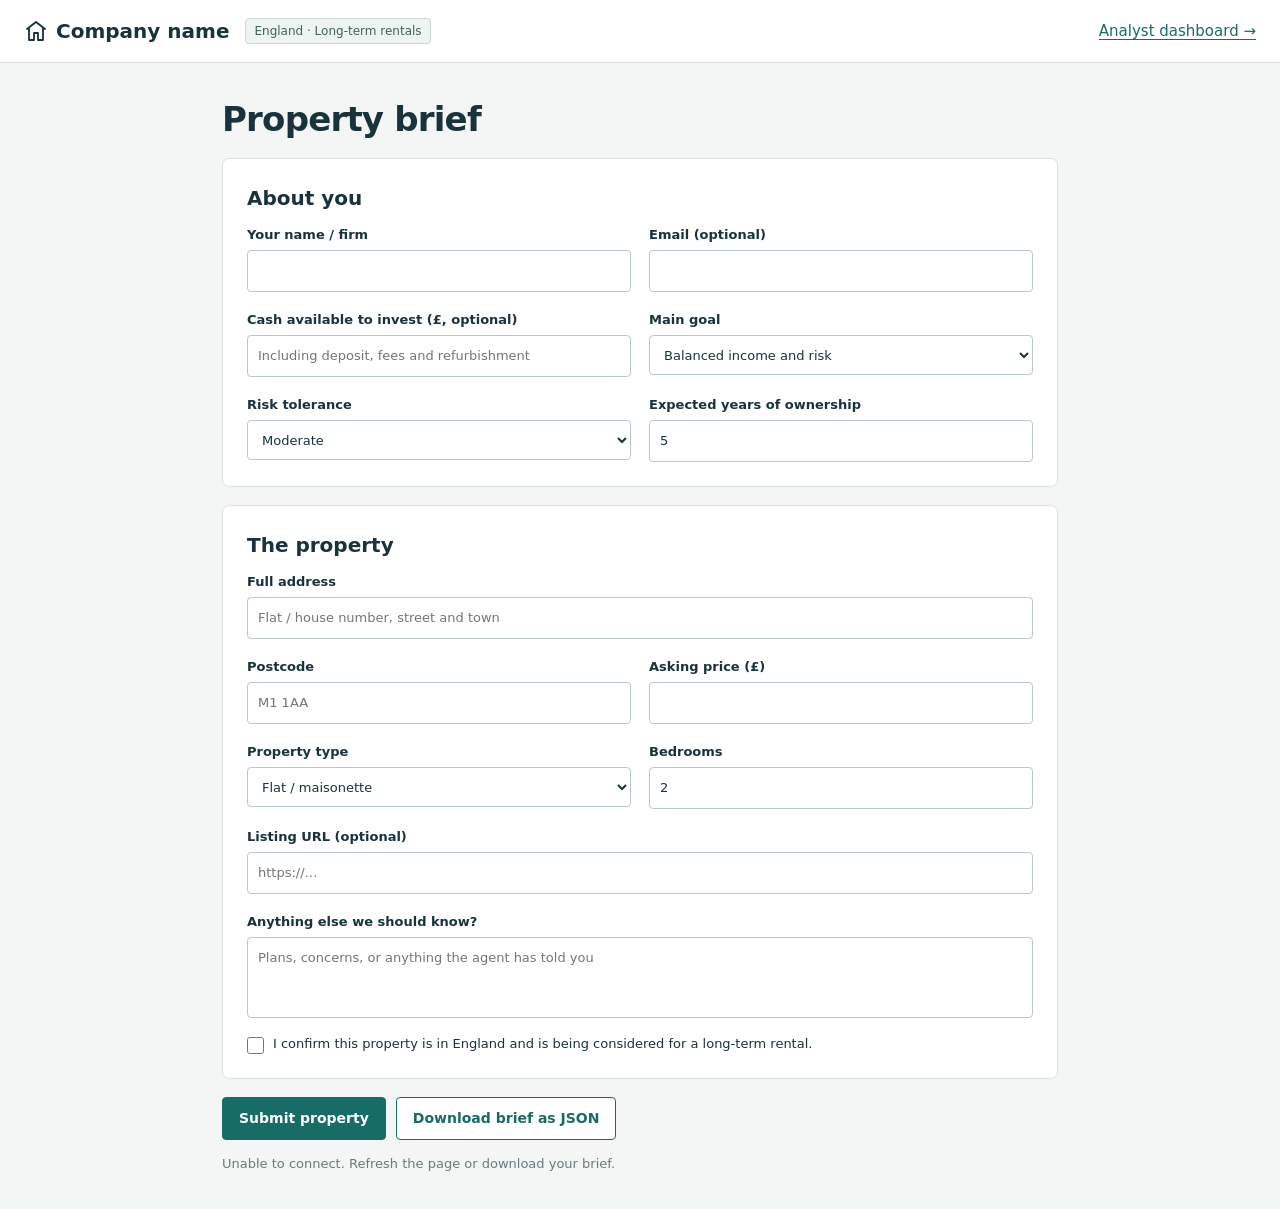
==== web/index.html @ 16adabb9 "Add files via upload" ====
<!doctype html>
<html lang="en">
<head><meta charset="utf-8"><meta name="viewport" content="width=device-width,initial-scale=1"><title>Property screening — investor brief</title><link rel="stylesheet" href="assets/style.css"><script src="assets/intake.js" defer></script></head>
<body><header><div class="header-identity"><a class="brand" href="./"><svg class="brand-icon" xmlns="http://www.w3.org/2000/svg" width="24" height="24" viewBox="0 0 24 24" fill="none" stroke="currentColor" stroke-width="1.8" stroke-linecap="round" stroke-linejoin="round" aria-hidden="true" focusable="false"><path d="m3 10 9-7 9 7"/><path d="M5 9v12h5v-7h4v7h5V9"/></svg><span>Company name</span></a><span class="tag">England · Long-term rentals</span></div><a class="header-link" href="review" id="review-link">Analyst dashboard →</a></header>
<main class="intake"><div id="brief-entry"><h1>Property brief</h1>
<form id="brief-form"><section class="panel"><h2>About you</h2><div class="grid">
<label>Your name / firm<input name="name" autocomplete="name" required maxlength="150"></label>
<label>Email (optional)<input name="email" type="email" autocomplete="email" maxlength="250"></label>
<label>Cash available to invest (£, optional)<input name="cash_budget" type="number" min="0" step="100" placeholder="Including deposit, fees and refurbishment"></label>
<label>Main goal<select name="goal"><option>Balanced income and risk</option><option>Monthly rental income</option><option>Long-term growth</option><option>Preserve capital</option></select></label>
<label>Risk tolerance<select name="risk_tolerance"><option value="moderate">Moderate</option><option value="low">Low</option><option value="high">High</option></select></label>
<label>Expected years of ownership<input name="holding_years" type="number" min="1" max="30" step="1" value="5" required></label>
</div></section>
<section class="panel"><h2>The property</h2><div class="grid">
<label class="wide">Full address<input name="address" placeholder="Flat / house number, street and town" required maxlength="500"></label>
<label>Postcode<input name="postcode" required placeholder="M1 1AA" maxlength="10"></label>
<label>Asking price (£)<input name="asking_price" type="number" min="1" max="100000000" step="1" required></label>
<label>Property type<select name="property_type"><option value="flat">Flat / maisonette</option><option value="terraced_house">Terraced house</option><option value="semi-detached_house">Semi-detached house</option><option value="detached_house">Detached house</option></select></label>
<label>Bedrooms<input name="bedrooms" type="number" min="0" max="5" step="1" value="2" required></label>
<label class="wide">Listing URL (optional)<input name="listing_url" type="url" placeholder="https://…" maxlength="2000"></label>
<label class="wide">Anything else we should know?<textarea name="notes" rows="3" placeholder="Plans, concerns, or anything the agent has told you" maxlength="8000"></textarea></label>
</div><label class="check"><input name="england" type="checkbox" required>I confirm this property is in England and is being considered for a long-term rental.</label></section>
<div class="actions"><button type="submit" id="submit-brief">Submit property</button><button type="button" class="secondary" id="export-brief">Download brief as JSON</button></div>
<div id="message" role="status" aria-live="polite"></div></form></div>
<section id="brief-success" class="panel submission-success" role="status" aria-live="polite" aria-labelledby="success-title" tabindex="-1" hidden>
<svg xmlns="http://www.w3.org/2000/svg" width="64" height="64" viewBox="0 0 64 64" fill="none" stroke="currentColor" stroke-width="3" stroke-linecap="round" stroke-linejoin="round" aria-hidden="true" focusable="false"><circle cx="32" cy="32" r="28"/><path d="m19 32 9 9 17-18"/></svg>
<h1 id="success-title">Property submitted successfully</h1><p>Your property brief has been received and is being processed.</p>
</section></main>
</body></html>
---- web/assets/style.css ----
:root{font-family:Inter,system-ui,-apple-system,BlinkMacSystemFont,"Segoe UI",sans-serif;color:#18333c;background:#f4f6f5;line-height:1.5;font-size:15px}
*{box-sizing:border-box}
body{margin:0}
header{display:flex;align-items:center;gap:12px 24px;padding:18px 24px;border-bottom:1px solid #d9e1df;background:white;flex-wrap:wrap}
.header-identity{display:flex;align-items:center;gap:12px 16px;flex-wrap:wrap;min-width:0}
.header-link{margin-left:auto}
.brand{display:inline-flex;align-items:center;gap:8px;flex-shrink:0;white-space:nowrap;font-weight:750;font-size:20px;line-height:24px;color:#18333c;text-decoration:none}
.brand-icon{display:block;width:24px;height:24px;flex:0 0 24px}
.tag,.pill{font-size:12px;border:1px solid #c8d9d3;border-radius:4px;padding:3px 8px;background:#edf4f2;display:inline-block}
.tag{color:#41625b}
a{color:#176d65;text-underline-offset:3px}
h1{font-size:34px;letter-spacing:-.8px;line-height:1.2;margin:10px 0 16px}
h2{font-size:20px;margin:0 0 12px}
h3{font-size:16px;margin:0 0 10px}
p{margin:0 0 14px}
.intake{max-width:880px;margin:36px auto;padding:0 22px}
.panel{background:white;border:1px solid #d9e1df;border-radius:7px;padding:24px;margin:18px 0}
.grid{display:grid;grid-template-columns:repeat(2,minmax(0,1fr));gap:18px}
.wide{grid-column:1/-1}
label{display:block;font-size:13px;font-weight:600}
input,select,textarea{display:block;width:100%;margin-top:6px;border:1px solid #b9c9c4;background:#fff;border-radius:4px;padding:10px;color:#18333c;font:inherit;font-weight:400;min-height:40px}
input:focus,select:focus,textarea:focus{outline:2px solid #207f74;outline-offset:2px}
.check{display:flex;align-items:flex-start;gap:9px;margin-top:16px;font-weight:400}
.check input{width:17px;min-height:17px;margin:3px 0 0;flex-shrink:0}
button,.button{font:inherit;font-size:14px;font-weight:650;border:1px solid #176d65;border-radius:4px;padding:10px 16px;background:#176d65;color:white;cursor:pointer;text-decoration:none;display:inline-block}
button:hover,.button:hover{background:#10564f}
.secondary{background:white;color:#176d65}
.secondary:hover{background:#edf4f2}
.small{font-size:12px;padding:6px 10px}
button:disabled{opacity:.5;cursor:not-allowed}
.actions{display:flex;gap:10px;flex-wrap:wrap;align-items:center;margin:14px 0}
.error{color:#667b7e;font-size:13px;margin-top:12px}
.muted{color:#667b7e;font-size:13px}
.workspace{display:grid;grid-template-columns:255px minmax(0,1fr);gap:24px;max-width:1440px;margin:24px auto;padding:0 24px}
aside{align-self:start;position:sticky;top:20px}
.record-list{display:flex;flex-direction:column;gap:8px;margin:14px 0}
.record-button{background:white;color:#18333c;border:1px solid #d9e1df;text-align:left;padding:12px}
.record-button:hover,.record-button.active{background:#e6f0ed;border-color:#176d65}
.record-button small{display:block;font-weight:400;color:#607573;margin-top:4px}
.record-button strong{display:block}
.review-top{display:flex;justify-content:space-between;gap:18px;align-items:start}
.review-top h1{font-size:27px;margin:0 0 8px}
[hidden]{display:none!important}
input[type=file]{font-size:12px}
section[id]{scroll-margin-top:20px}
.row-title{display:flex;align-items:center;justify-content:space-between;gap:10px}
@media(max-width:900px){.workspace{grid-template-columns:1fr}
.workspace aside{position:static}
.record-list{max-height:250px;overflow:auto}}
@media(max-width:550px){.grid{grid-template-columns:1fr}
.panel{padding:17px}
header{gap:12px;padding-inline:14px}
h1{font-size:28px}
.workspace{padding:0 14px}
.review-top{display:block}}
#pdf-preview{display:block;width:100%;height:740px;border:1px solid #d9e1df;background:#e7eeec;margin:18px 0}
#revision-form{padding-top:12px;border-top:1px solid #d9e1df}
#revision-result:empty{display:none}
#quick-rent-form button{margin-top:14px}
.workspace main{min-width:0}
@media(max-width:550px){#pdf-preview{height:520px}}
.photo-upload-grid{display:grid;grid-template-columns:repeat(2,minmax(0,1fr));gap:22px;margin:18px 0}
.photo-drop-zone{position:relative;display:flex;flex-direction:column;align-items:center;justify-content:center;gap:8px;min-height:155px;padding:24px 16px;border:2px dashed #aebfba;border-radius:6px;background:#f6faf8;text-align:center;font-size:14px;font-weight:400}
.photo-drop-zone small{font-size:12px;color:#667b7e}
.photo-drop-zone strong{color:#176d65;text-decoration:underline}
.photo-drop-zone input{position:absolute;inset:0;width:100%;height:100%;margin:0;opacity:0;cursor:pointer}
.photo-drop-zone:focus-within{outline:2px solid #207f74;outline-offset:2px}
.photo-drop-zone.drag-over{background:#e1f0e9;border-color:#176d65}
.photo-drop-zone.is-disabled{opacity:.55}
.photo-drop-zone.is-disabled input{cursor:wait}
.upload-previews{display:flex;gap:10px;flex-wrap:wrap;margin-top:12px}
.upload-thumb{position:relative;width:96px;height:76px}
.upload-thumb img{width:100%;height:100%;object-fit:cover;border-radius:4px;border:1px solid #d9e1df}
.upload-thumb button{position:absolute;right:-5px;top:-5px;padding:0;width:25px;height:25px;border-radius:50%;background:white;color:#18333c;border:1px solid #b9c9c4;font-size:19px;line-height:1}
.upload-thumb button:hover{background:#fbe8e4}
.upload-thumb button:focus-visible{outline:2px solid #207f74;outline-offset:2px}
@media(max-width:550px){.photo-upload-grid{grid-template-columns:1fr}}
.action-feedback{font-size:13px;color:#667b7e;margin:12px 0;overflow-wrap:anywhere}
.action-feedback:empty{display:none}
textarea{resize:none}
.record-card{position:relative;min-width:0}
.record-card .record-button{display:block;width:100%;height:100%;padding-right:44px;overflow-wrap:anywhere}
.record-delete{position:absolute;right:6px;bottom:6px;display:flex;align-items:center;justify-content:center;width:30px;height:30px;padding:6px;border:0;background:transparent;color:#667b7e}
.record-delete:hover:not(:disabled){background:#fceaea;color:#9b2929}
.record-delete:disabled{background:transparent}
.record-delete:focus-visible{outline:2px solid #207f74;outline-offset:2px}
.record-delete svg{display:block;flex-shrink:0}
.tag.status-draft{color:#9b2929;background:#fceaea;border-color:#efb9b9}
.tag.status-ready{color:#755500;background:#fff5c2;border-color:#e8ce62}
.tag.status-approved{color:#21613a;background:#e6f5e9;border-color:#a6d8b3}
.submission-success{text-align:center;padding:64px 24px;outline:none}
.submission-success svg{display:block;width:64px;height:64px;margin:0 auto 24px;color:#176d65}
.submission-success h1{font-size:clamp(28px,5vw,38px);margin:0 0 14px}
.submission-success p{font-size:17px;color:#667b7e;margin:0}
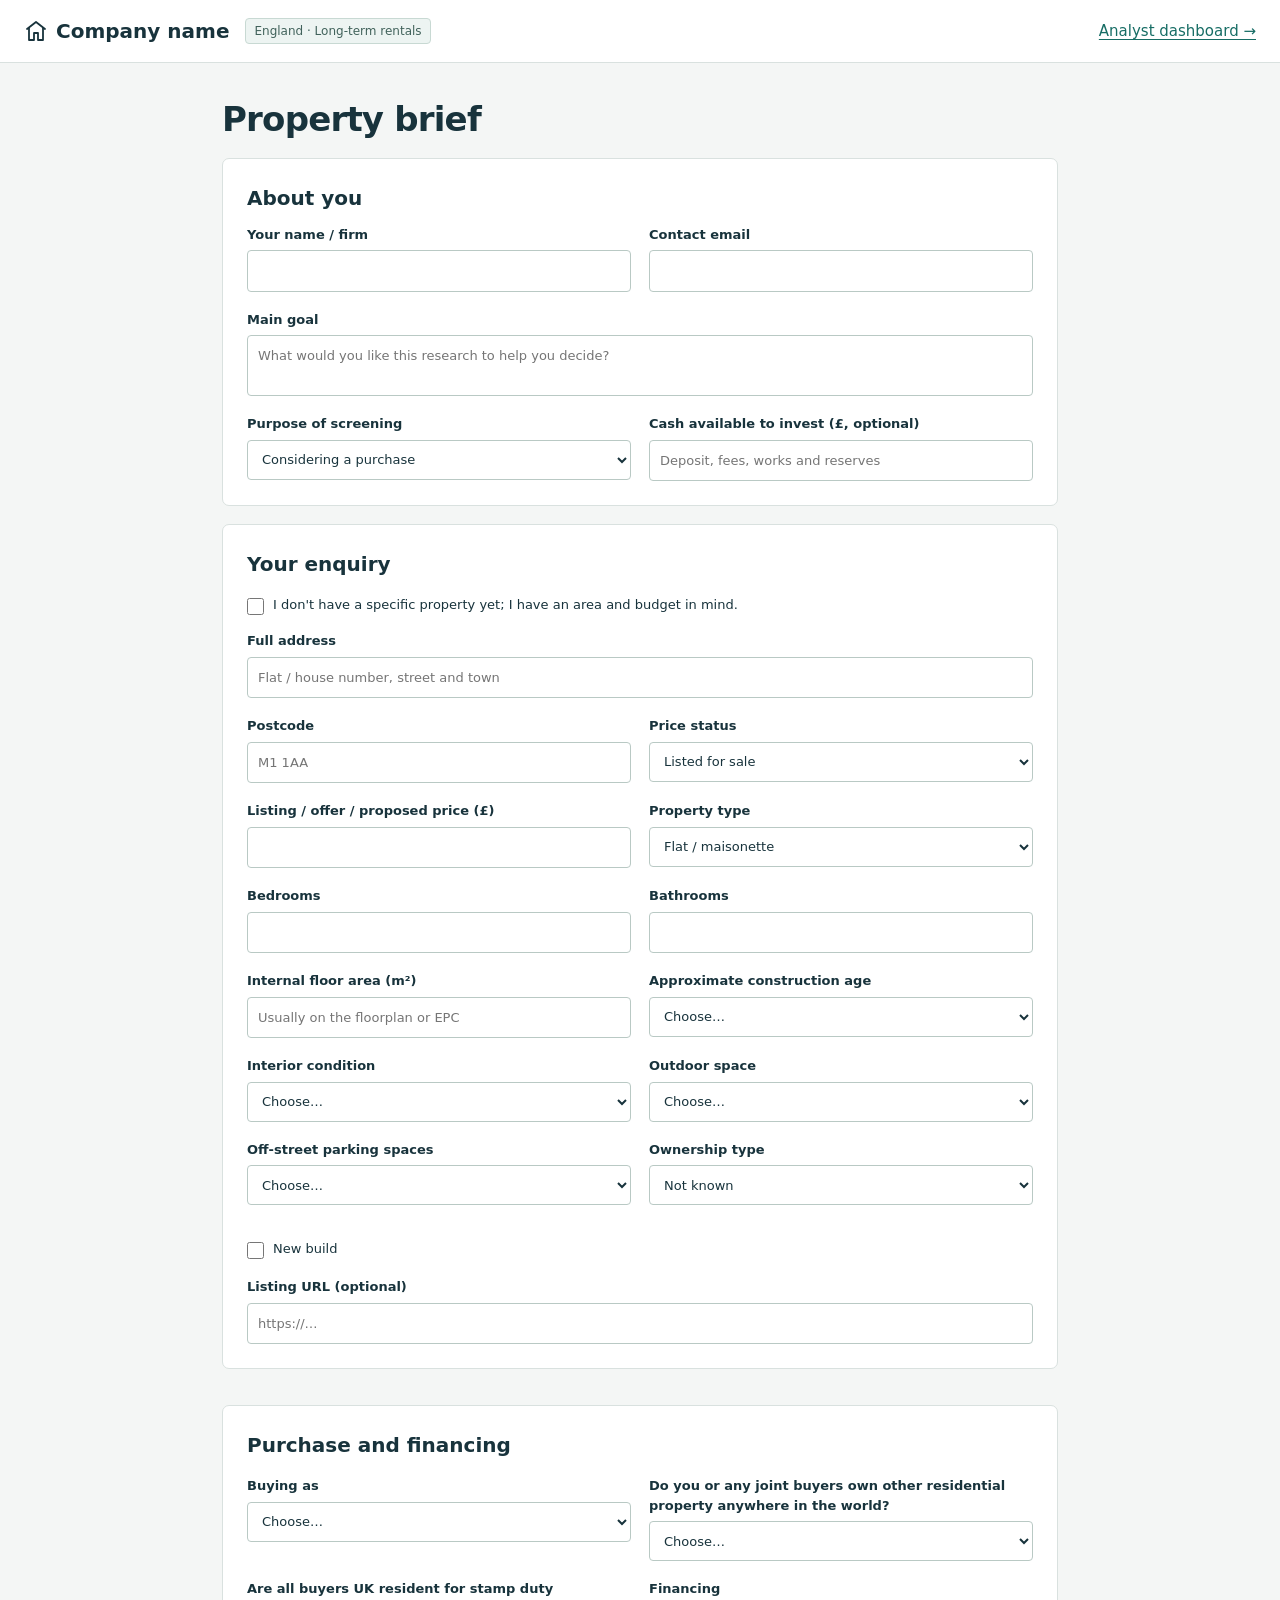
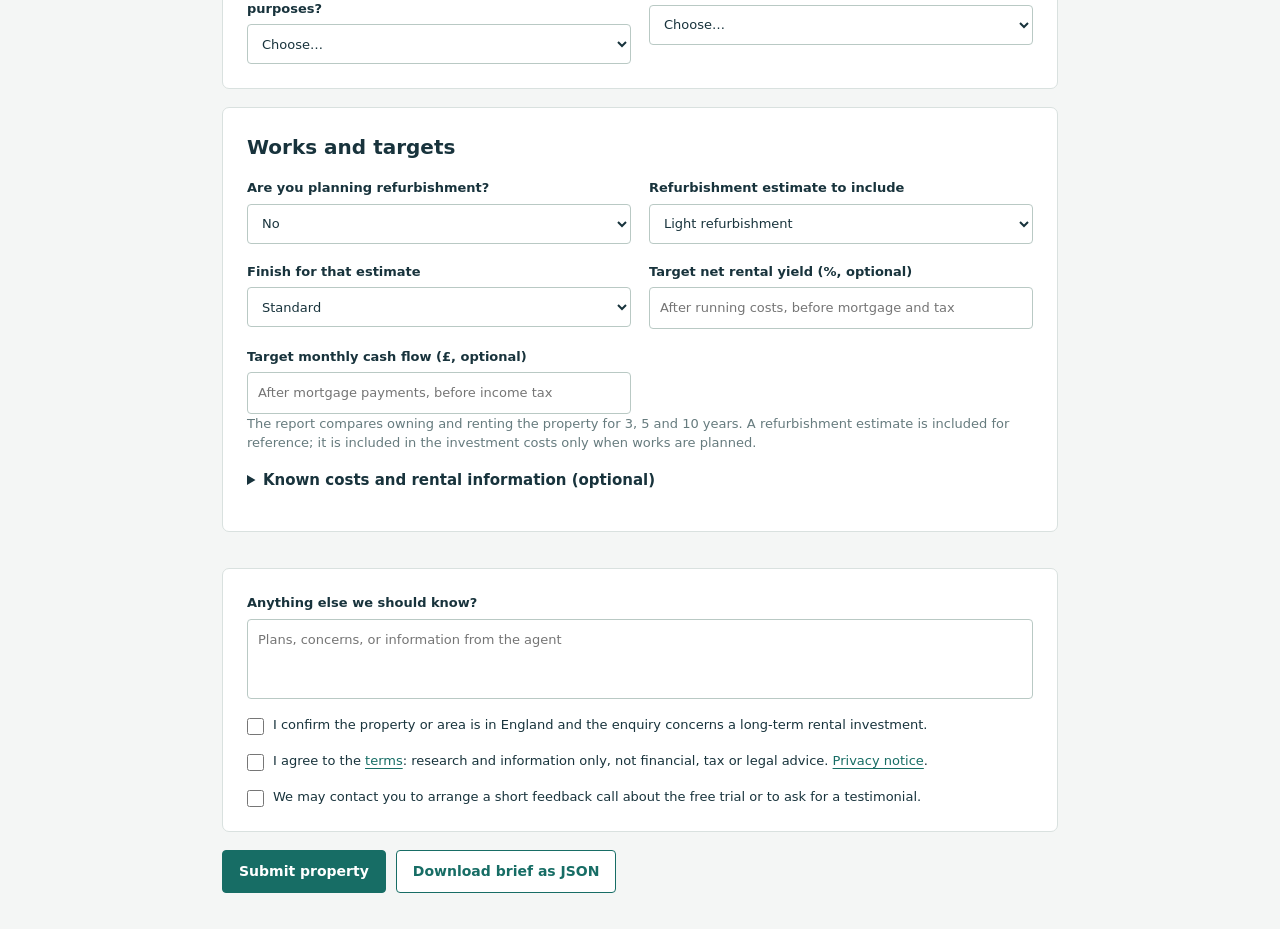
==== commit f38447e2: "Improve property reports and enquiry form" ====
--- a/web/index.html
+++ b/web/index.html
@@ -1,27 +1,74 @@
 <!doctype html>
 <html lang="en">
-<head><meta charset="utf-8"><meta name="viewport" content="width=device-width,initial-scale=1"><title>Property screening — investor brief</title><link rel="stylesheet" href="assets/style.css"><script src="assets/intake.js" defer></script></head>
+<head><meta charset="utf-8"><meta name="viewport" content="width=device-width,initial-scale=1"><title>Client property form</title><link rel="stylesheet" href="assets/style.css"><script src="assets/intake.js" defer></script></head>
 <body><header><div class="header-identity"><a class="brand" href="./"><svg class="brand-icon" xmlns="http://www.w3.org/2000/svg" width="24" height="24" viewBox="0 0 24 24" fill="none" stroke="currentColor" stroke-width="1.8" stroke-linecap="round" stroke-linejoin="round" aria-hidden="true" focusable="false"><path d="m3 10 9-7 9 7"/><path d="M5 9v12h5v-7h4v7h5V9"/></svg><span>Company name</span></a><span class="tag">England · Long-term rentals</span></div><a class="header-link" href="review" id="review-link">Analyst dashboard →</a></header>
 <main class="intake"><div id="brief-entry"><h1>Property brief</h1>
-<form id="brief-form"><section class="panel"><h2>About you</h2><div class="grid">
+<form id="brief-form">
+<section class="panel"><h2>About you</h2><div class="grid">
 <label>Your name / firm<input name="name" autocomplete="name" required maxlength="150"></label>
-<label>Email (optional)<input name="email" type="email" autocomplete="email" maxlength="250"></label>
-<label>Cash available to invest (£, optional)<input name="cash_budget" type="number" min="0" step="100" placeholder="Including deposit, fees and refurbishment"></label>
-<label>Main goal<select name="goal"><option>Balanced income and risk</option><option>Monthly rental income</option><option>Long-term growth</option><option>Preserve capital</option></select></label>
-<label>Risk tolerance<select name="risk_tolerance"><option value="moderate">Moderate</option><option value="low">Low</option><option value="high">High</option></select></label>
-<label>Expected years of ownership<input name="holding_years" type="number" min="1" max="30" step="1" value="5" required></label>
+<label>Contact email<input name="email" type="email" autocomplete="email" required maxlength="254"></label>
+<label class="wide">Main goal<textarea name="goal" rows="2" maxlength="500" required placeholder="What would you like this research to help you decide?"></textarea></label>
+<label>Purpose of screening<select name="purpose"><option value="buy">Considering a purchase</option><option value="viewing">Deciding whether to arrange a viewing</option><option value="comparison">Comparing investments</option><option value="client">Research for a client</option></select></label>
+<label>Cash available to invest (£, optional)<input name="cash_budget" type="number" min="0" step="1" placeholder="Deposit, fees, works and reserves"></label>
 </div></section>
-<section class="panel"><h2>The property</h2><div class="grid">
+<section class="panel"><h2>Your enquiry</h2>
+<label class="check"><input name="area_only" type="checkbox">I don't have a specific property yet; I have an area and budget in mind.</label>
+<fieldset id="area-fields" hidden disabled><div class="grid">
+<label>Area of interest<input name="area" maxlength="500" required placeholder="Town, neighbourhood or postcode area"></label>
+<label>Property purchase budget (£)<input name="budget" type="number" min="1" max="100000000" required step="1"></label>
+</div><p class="muted">We will contact you to discuss your search.</p></fieldset>
+<fieldset id="property-fields"><div class="grid">
 <label class="wide">Full address<input name="address" placeholder="Flat / house number, street and town" required maxlength="500"></label>
 <label>Postcode<input name="postcode" required placeholder="M1 1AA" maxlength="10"></label>
-<label>Asking price (£)<input name="asking_price" type="number" min="1" max="100000000" step="1" required></label>
-<label>Property type<select name="property_type"><option value="flat">Flat / maisonette</option><option value="terraced_house">Terraced house</option><option value="semi-detached_house">Semi-detached house</option><option value="detached_house">Detached house</option></select></label>
-<label>Bedrooms<input name="bedrooms" type="number" min="0" max="5" step="1" value="2" required></label>
+<label>Price status<select name="price_status" id="price-status"><option value="listed">Listed for sale</option><option value="under_offer">Under offer</option><option value="proposed">I have a proposed purchase price</option><option value="unknown">No price known</option></select></label>
+<label id="price-field">Listing / offer / proposed price (£)<input name="asking_price" type="number" min="1" max="100000000" step="1" required></label>
+<label>Property type<select name="property_type" id="property-type"><option value="flat">Flat / maisonette</option><option value="converted_flat">Converted flat</option><option value="studio">Studio</option><option value="terraced_house">Terraced house</option><option value="semi-detached_house">Semi-detached house</option><option value="detached_house">Detached house</option><option value="bungalow">Bungalow</option></select></label>
+<label id="attachment-field" hidden>Bungalow layout<select name="building_attachment" disabled required><option value="">Choose…</option><option value="detached_house">Detached</option><option value="semi-detached_house">Semi-detached</option><option value="terraced_house">Terraced</option></select></label>
+<label>Bedrooms<input name="bedrooms" type="number" min="0" max="5" step="1" required></label>
+<label>Bathrooms<input name="bathrooms" type="number" min="0" max="5" step="1" required></label>
+<label>Internal floor area (m²)<input name="floor_area_sqm" type="number" min="1" max="10000" step="0.01" required placeholder="Usually on the floorplan or EPC"></label>
+<label>Approximate construction age<select name="construction_date" required><option value="">Choose…</option><option value="pre_1914">Before 1914</option><option value="1914_2000">1914–1999</option><option value="2000_onwards">2000 onwards</option></select></label>
+<label>Interior condition<select name="finish_quality" required><option value="">Choose…</option><option value="very_high">Luxury finish</option><option value="high">High standard</option><option value="average">Average / good condition</option><option value="below_average">Needs updating</option><option value="unmodernised">Needs substantial renovation</option></select></label>
+<label>Outdoor space<select name="outdoor_space" required><option value="">Choose…</option><option value="none">None</option><option value="balcony_terrace">Balcony / terrace</option><option value="garden">Garden</option><option value="garden_very_large">Very large garden</option></select></label>
+<label>Off-street parking spaces<select name="off_street_parking" required><option value="">Choose…</option><option value="0">None</option><option value="1">1</option><option value="2">2</option><option value="3">3 or more</option></select></label>
+<label>Ownership type<select name="tenure"><option value="unknown">Not known</option><option value="freehold">Freehold</option><option value="leasehold">Leasehold</option></select></label>
+<label class="check"><input name="new_build" type="checkbox">New build</label>
 <label class="wide">Listing URL (optional)<input name="listing_url" type="url" placeholder="https://…" maxlength="2000"></label>
-<label class="wide">Anything else we should know?<textarea name="notes" rows="3" placeholder="Plans, concerns, or anything the agent has told you" maxlength="8000"></textarea></label>
-</div><label class="check"><input name="england" type="checkbox" required>I confirm this property is in England and is being considered for a long-term rental.</label></section>
+</div></fieldset></section>
+<fieldset id="investment-fields"><section class="panel"><h2>Purchase and financing</h2><div class="grid">
+<label>Buying as<select name="buyer_type" required><option value="">Choose…</option><option value="individual">Individual</option><option value="company">Company</option></select></label>
+<label>Do you or any joint buyers own other residential property anywhere in the world?<select name="additional_property" required><option value="">Choose…</option><option value="yes">Yes</option><option value="no">No</option></select></label>
+<label>Are all buyers UK resident for stamp duty purposes?<select name="uk_resident" required><option value="">Choose…</option><option value="yes">Yes</option><option value="no">No / not all buyers</option></select></label>
+<label>Financing<select name="financing" id="financing" required><option value="">Choose…</option><option value="cash">Cash purchase</option><option value="interest_only">Interest-only mortgage</option><option value="repayment">Repayment mortgage</option></select></label>
+</div><fieldset id="mortgage-fields" disabled hidden><div class="grid">
+<label>Expected mortgage amount (£)<input name="mortgage_amount" type="number" min="1" max="100000000" step="1" required></label>
+<label>Annual mortgage interest rate (%)<input name="interest_rate_pct" type="number" min="0" max="30" step="0.01" required></label>
+<label>Mortgage term (years)<input name="mortgage_term_years" type="number" min="1" max="40" step="1" required></label>
+</div></fieldset></section>
+<section class="panel"><h2>Works and targets</h2><div class="grid">
+<label>Are you planning refurbishment?<select name="refurbishment_planned"><option value="no">No</option><option value="yes">Yes</option></select></label>
+<label id="refurb-budget-field" hidden>Refurbishment budget (£, if known)<input name="refurbishment" type="number" min="0" max="10000000" step="1" disabled></label>
+<label>Refurbishment estimate to include<select name="refurb_level"><option value="refurb_light">Light refurbishment</option><option value="refurb_moderate">Moderate refurbishment</option><option value="refurb_heavy">Heavy refurbishment</option></select></label>
+<label>Finish for that estimate<select name="refurb_finish"><option value="medium">Standard</option><option value="basic">Basic</option><option value="premium">Premium</option></select></label>
+<label>Target net rental yield (%, optional)<input name="min_net_yield_pct" type="number" min="0" max="100" step="0.1" placeholder="After running costs, before mortgage and tax"></label>
+<label>Target monthly cash flow (£, optional)<input name="min_monthly_cashflow" type="number" min="-100000" max="1000000" step="1" placeholder="After mortgage payments, before income tax"></label>
+</div><p class="muted">The report compares owning and renting the property for 3, 5 and 10 years. A refurbishment estimate is included for reference; it is included in the investment costs only when works are planned.</p>
+<details><summary>Known costs and rental information (optional)</summary><div class="grid">
+<label>Expected monthly rent (£)<input name="monthly_rent" type="number" min="1" max="1000000" step="1"></label>
+<label>Basis of rent estimate<input name="rent_source" maxlength="1000" placeholder="For example, a letting agent's estimate"></label>
+<label>Legal purchase fees (£)<input name="legal_fees" type="number" min="0" max="1000000" step="1"></label>
+<label>Survey fees (£)<input name="survey_fees" type="number" min="0" max="100000" step="1"></label>
+<label>Annual service / estate charge (£)<input name="service_charge" type="number" min="0" max="1000000" step="1"></label>
+<label>Annual ground rent (£)<input name="ground_rent" type="number" min="0" max="1000000" step="1"></label>
+<label>Remaining lease (years)<input name="lease_years" type="number" min="0" max="999" step="1"></label>
+</div></details></section></fieldset>
+<section class="panel"><label>Anything else we should know?<textarea name="notes" rows="3" placeholder="Plans, concerns, or information from the agent" maxlength="8000"></textarea></label>
+<label class="check"><input name="england" type="checkbox" required>I confirm the property or area is in England and the enquiry concerns a long-term rental investment.</label>
+<label class="check"><input name="terms_accepted" type="checkbox" required><span>I agree to the <a href="/terms" target="_blank" rel="noopener">terms</a>: research and information only, not financial, tax or legal advice. <a href="/privacy" target="_blank" rel="noopener">Privacy notice</a>.</span></label>
+<label class="check"><input name="follow_up_contact" type="checkbox">We may contact you to arrange a short feedback call about the free trial or to ask for a testimonial.</label>
+</section><p id="brief-error" class="generation-error" role="alert" hidden></p>
 <div class="actions"><button type="submit" id="submit-brief">Submit property</button><button type="button" class="secondary" id="export-brief">Download brief as JSON</button></div>
-<div id="message" role="status" aria-live="polite"></div></form></div>
+</form></div>
 <section id="brief-success" class="panel submission-success" role="status" aria-live="polite" aria-labelledby="success-title" tabindex="-1" hidden>
 <svg xmlns="http://www.w3.org/2000/svg" width="64" height="64" viewBox="0 0 64 64" fill="none" stroke="currentColor" stroke-width="3" stroke-linecap="round" stroke-linejoin="round" aria-hidden="true" focusable="false"><circle cx="32" cy="32" r="28"/><path d="m19 32 9 9 17-18"/></svg>
 <h1 id="success-title">Property submitted successfully</h1><p>Your property brief has been received and is being processed.</p>
--- a/web/assets/style.css
+++ b/web/assets/style.css
@@ -56,7 +56,7 @@
 #pdf-preview{display:block;width:100%;height:740px;border:1px solid #d9e1df;background:#e7eeec;margin:18px 0}
 #revision-form{padding-top:12px;border-top:1px solid #d9e1df}
 #revision-result:empty{display:none}
-#quick-rent-form button{margin-top:14px}
+.generation-error{color:#9b2929;font-size:13px;margin:12px 0}
 .workspace main{min-width:0}
 @media(max-width:550px){#pdf-preview{height:520px}}
 .photo-upload-grid{display:grid;grid-template-columns:repeat(2,minmax(0,1fr));gap:22px;margin:18px 0}
@@ -92,3 +92,7 @@
 .submission-success svg{display:block;width:64px;height:64px;margin:0 auto 24px;color:#176d65}
 .submission-success h1{font-size:clamp(28px,5vw,38px);margin:0 0 14px}
 .submission-success p{font-size:17px;color:#667b7e;margin:0}
+fieldset{border:0;margin:0;padding:0;min-width:0}
+fieldset .grid{margin-top:16px}
+summary{cursor:pointer;font-weight:600;margin:16px 0}
+.contact-detail{white-space:pre-wrap;overflow-wrap:anywhere}
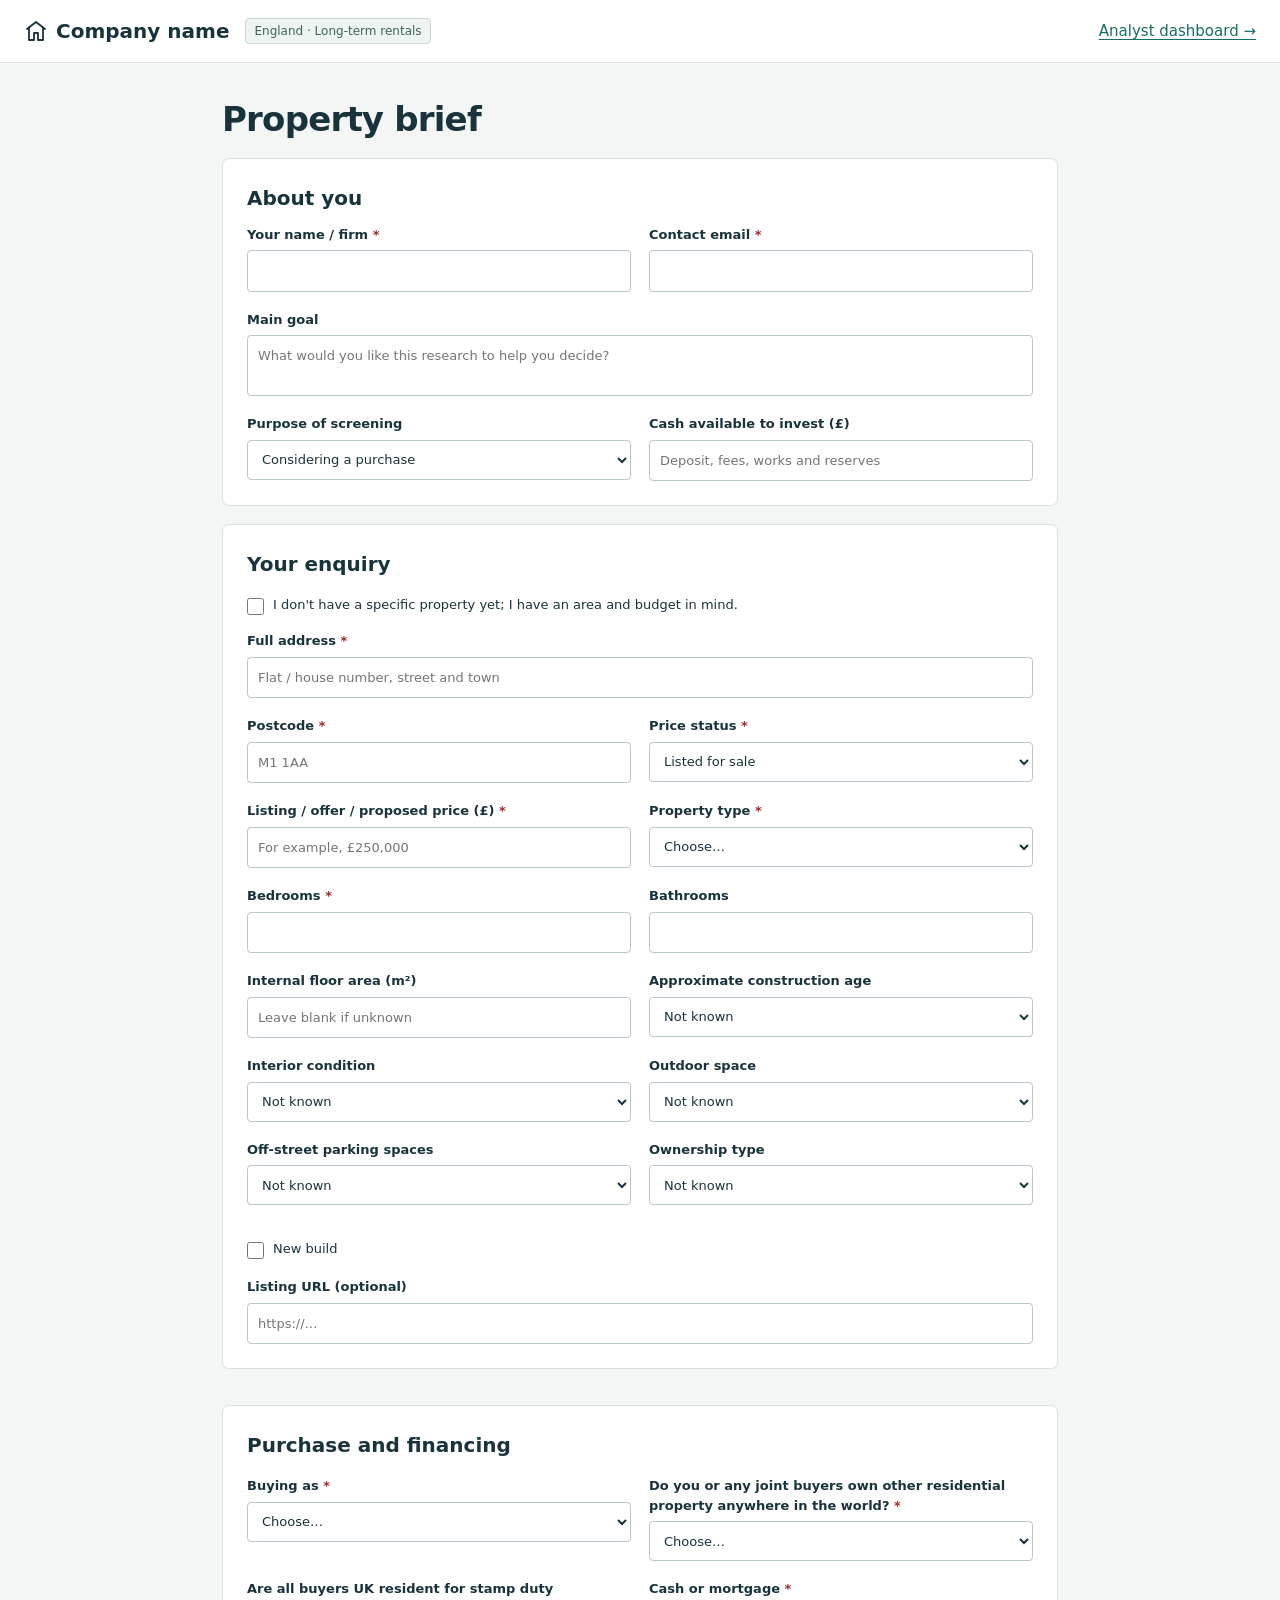
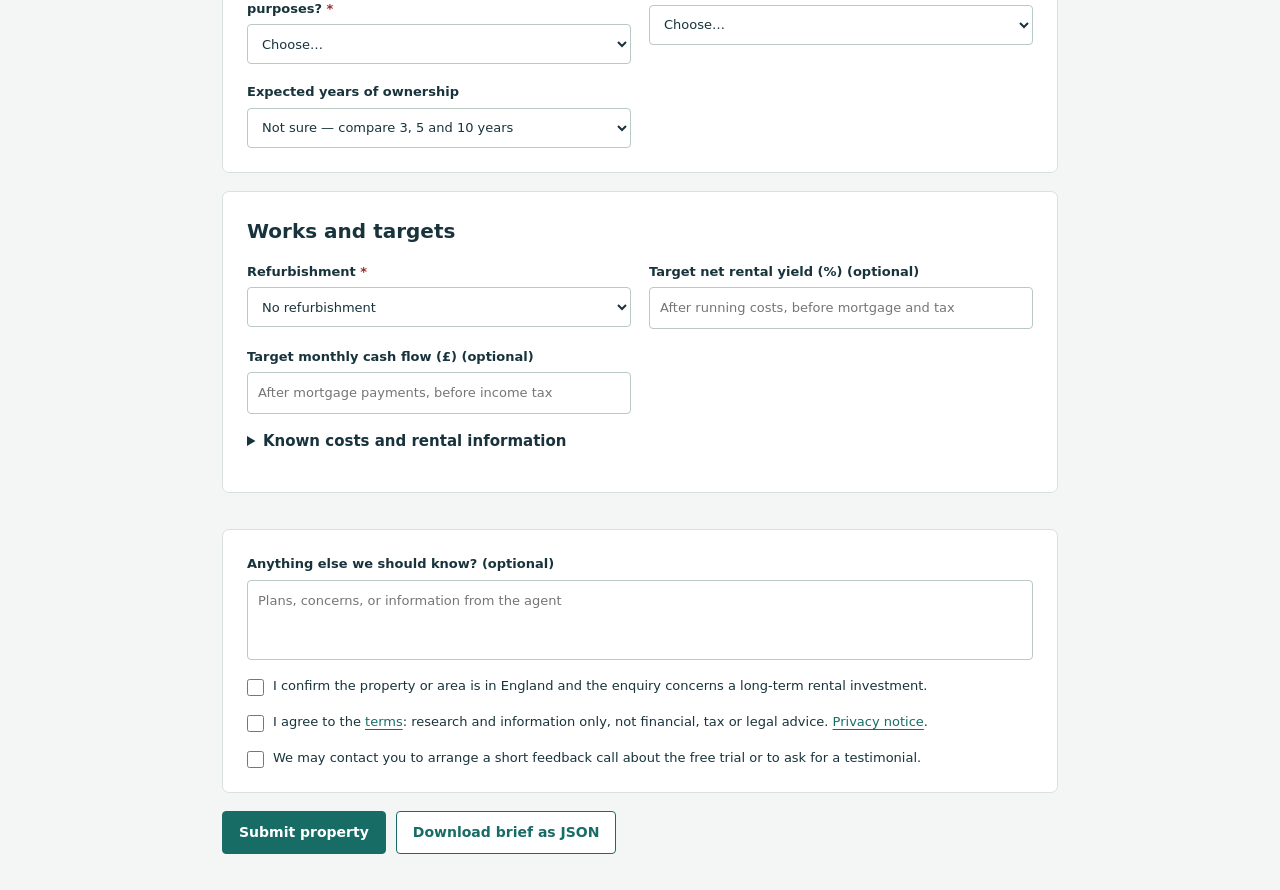
==== commit 7809bb68: "Improve property intake, evidence research and investment reports" ====
--- a/web/index.html
+++ b/web/index.html
@@ -5,65 +5,72 @@
 <main class="intake"><div id="brief-entry"><h1>Property brief</h1>
 <form id="brief-form">
 <section class="panel"><h2>About you</h2><div class="grid">
-<label>Your name / firm<input name="name" autocomplete="name" required maxlength="150"></label>
-<label>Contact email<input name="email" type="email" autocomplete="email" required maxlength="254"></label>
-<label class="wide">Main goal<textarea name="goal" rows="2" maxlength="500" required placeholder="What would you like this research to help you decide?"></textarea></label>
+<label>Your name / firm <span class="required-marker" aria-hidden="true">*</span><input name="name" autocomplete="name" required maxlength="150"></label>
+<label>Contact email <span class="required-marker" aria-hidden="true">*</span><input name="email" type="email" autocomplete="email" required maxlength="254"></label>
+<label class="wide">Main goal<textarea name="goal" rows="2" maxlength="500" placeholder="What would you like this research to help you decide?"></textarea></label>
 <label>Purpose of screening<select name="purpose"><option value="buy">Considering a purchase</option><option value="viewing">Deciding whether to arrange a viewing</option><option value="comparison">Comparing investments</option><option value="client">Research for a client</option></select></label>
-<label>Cash available to invest (£, optional)<input name="cash_budget" type="number" min="0" step="1" placeholder="Deposit, fees, works and reserves"></label>
+<label>Cash available to invest (£)<input name="cash_budget" type="text" inputmode="decimal" data-number="money" data-min="0" data-max="100000000" placeholder="Deposit, fees, works and reserves"></label>
 </div></section>
 <section class="panel"><h2>Your enquiry</h2>
 <label class="check"><input name="area_only" type="checkbox">I don't have a specific property yet; I have an area and budget in mind.</label>
 <fieldset id="area-fields" hidden disabled><div class="grid">
-<label>Area of interest<input name="area" maxlength="500" required placeholder="Town, neighbourhood or postcode area"></label>
-<label>Property purchase budget (£)<input name="budget" type="number" min="1" max="100000000" required step="1"></label>
-</div><p class="muted">We will contact you to discuss your search.</p></fieldset>
+<label>Area of interest <span class="required-marker" aria-hidden="true">*</span><input name="area" maxlength="500" required placeholder="Town, neighbourhood or postcode area"></label>
+<label>Property purchase budget (£) <span class="required-marker" aria-hidden="true">*</span><input name="budget" type="text" inputmode="decimal" data-number="money" data-min="1" data-max="100000000" required></label>
+</div></fieldset>
 <fieldset id="property-fields"><div class="grid">
-<label class="wide">Full address<input name="address" placeholder="Flat / house number, street and town" required maxlength="500"></label>
-<label>Postcode<input name="postcode" required placeholder="M1 1AA" maxlength="10"></label>
-<label>Price status<select name="price_status" id="price-status"><option value="listed">Listed for sale</option><option value="under_offer">Under offer</option><option value="proposed">I have a proposed purchase price</option><option value="unknown">No price known</option></select></label>
-<label id="price-field">Listing / offer / proposed price (£)<input name="asking_price" type="number" min="1" max="100000000" step="1" required></label>
-<label>Property type<select name="property_type" id="property-type"><option value="flat">Flat / maisonette</option><option value="converted_flat">Converted flat</option><option value="studio">Studio</option><option value="terraced_house">Terraced house</option><option value="semi-detached_house">Semi-detached house</option><option value="detached_house">Detached house</option><option value="bungalow">Bungalow</option></select></label>
-<label id="attachment-field" hidden>Bungalow layout<select name="building_attachment" disabled required><option value="">Choose…</option><option value="detached_house">Detached</option><option value="semi-detached_house">Semi-detached</option><option value="terraced_house">Terraced</option></select></label>
-<label>Bedrooms<input name="bedrooms" type="number" min="0" max="5" step="1" required></label>
-<label>Bathrooms<input name="bathrooms" type="number" min="0" max="5" step="1" required></label>
-<label>Internal floor area (m²)<input name="floor_area_sqm" type="number" min="1" max="10000" step="0.01" required placeholder="Usually on the floorplan or EPC"></label>
-<label>Approximate construction age<select name="construction_date" required><option value="">Choose…</option><option value="pre_1914">Before 1914</option><option value="1914_2000">1914–1999</option><option value="2000_onwards">2000 onwards</option></select></label>
-<label>Interior condition<select name="finish_quality" required><option value="">Choose…</option><option value="very_high">Luxury finish</option><option value="high">High standard</option><option value="average">Average / good condition</option><option value="below_average">Needs updating</option><option value="unmodernised">Needs substantial renovation</option></select></label>
-<label>Outdoor space<select name="outdoor_space" required><option value="">Choose…</option><option value="none">None</option><option value="balcony_terrace">Balcony / terrace</option><option value="garden">Garden</option><option value="garden_very_large">Very large garden</option></select></label>
-<label>Off-street parking spaces<select name="off_street_parking" required><option value="">Choose…</option><option value="0">None</option><option value="1">1</option><option value="2">2</option><option value="3">3 or more</option></select></label>
+<label class="wide">Full address <span class="required-marker" aria-hidden="true">*</span><input name="address" placeholder="Flat / house number, street and town" required maxlength="500"></label>
+<label>Postcode <span class="required-marker" aria-hidden="true">*</span><input name="postcode" required placeholder="M1 1AA" maxlength="10"></label>
+<label>Price status <span class="required-marker" aria-hidden="true">*</span><select name="price_status" id="price-status" required><option value="listed">Listed for sale</option><option value="under_offer">Under offer</option><option value="proposed">I have a proposed purchase price</option><option value="unknown">No price known</option></select></label>
+<label id="price-field">Listing / offer / proposed price (£) <span class="required-marker" aria-hidden="true">*</span><input name="asking_price" type="text" inputmode="decimal" data-number="money" data-min="1" data-max="100000000" required placeholder="For example, £250,000"></label>
+<label>Property type <span class="required-marker" aria-hidden="true">*</span><select name="property_type" id="property-type" required><option value="">Choose…</option><option value="flat">Flat / maisonette</option><option value="converted_flat">Converted flat</option><option value="studio">Studio</option><option value="terraced_house">Terraced house</option><option value="semi-detached_house">Semi-detached house</option><option value="detached_house">Detached house</option><option value="bungalow">Bungalow</option></select></label>
+<label id="attachment-field" hidden>Bungalow layout <span class="required-marker" aria-hidden="true">*</span><select name="building_attachment" disabled required><option value="">Choose…</option><option value="detached_house">Detached</option><option value="semi-detached_house">Semi-detached</option><option value="terraced_house">Terraced</option></select></label>
+<label>Bedrooms <span class="required-marker" aria-hidden="true">*</span><input name="bedrooms" type="number" min="0" max="20" step="1" required></label>
+<label>Bathrooms<input name="bathrooms" type="number" min="0" max="5" step="1"></label>
+<label>Internal floor area (m²)<input name="floor_area_sqm" type="number" min="1" max="10000" step="0.01" placeholder="Leave blank if unknown"></label>
+<label>Approximate construction age<select name="construction_date"><option value="">Not known</option><option value="pre_1914">Before 1914</option><option value="1914_2000">1914–1999</option><option value="2000_onwards">2000 onwards</option></select></label>
+<label>Interior condition<select name="finish_quality"><option value="">Not known</option><option value="very_high">Luxury finish</option><option value="high">High standard</option><option value="average">Average / good condition</option><option value="below_average">Needs updating</option><option value="unmodernised">Needs substantial renovation</option></select></label>
+<label>Outdoor space<select name="outdoor_space"><option value="">Not known</option><option value="none">None</option><option value="balcony_terrace">Balcony / terrace</option><option value="garden">Garden</option><option value="garden_very_large">Very large garden</option></select></label>
+<label>Off-street parking spaces<select name="off_street_parking"><option value="">Not known</option><option value="0">None</option><option value="1">1</option><option value="2">2</option><option value="3">3 or more</option></select></label>
 <label>Ownership type<select name="tenure"><option value="unknown">Not known</option><option value="freehold">Freehold</option><option value="leasehold">Leasehold</option></select></label>
 <label class="check"><input name="new_build" type="checkbox">New build</label>
 <label class="wide">Listing URL (optional)<input name="listing_url" type="url" placeholder="https://…" maxlength="2000"></label>
 </div></fieldset></section>
 <fieldset id="investment-fields"><section class="panel"><h2>Purchase and financing</h2><div class="grid">
-<label>Buying as<select name="buyer_type" required><option value="">Choose…</option><option value="individual">Individual</option><option value="company">Company</option></select></label>
-<label>Do you or any joint buyers own other residential property anywhere in the world?<select name="additional_property" required><option value="">Choose…</option><option value="yes">Yes</option><option value="no">No</option></select></label>
-<label>Are all buyers UK resident for stamp duty purposes?<select name="uk_resident" required><option value="">Choose…</option><option value="yes">Yes</option><option value="no">No / not all buyers</option></select></label>
-<label>Financing<select name="financing" id="financing" required><option value="">Choose…</option><option value="cash">Cash purchase</option><option value="interest_only">Interest-only mortgage</option><option value="repayment">Repayment mortgage</option></select></label>
+<label>Buying as <span class="required-marker" aria-hidden="true">*</span><select name="buyer_type" required><option value="">Choose…</option><option value="individual">Individual</option><option value="company">Company</option></select></label>
+<label>Do you or any joint buyers own other residential property anywhere in the world? <span class="required-marker" aria-hidden="true">*</span><select name="additional_property" required><option value="">Choose…</option><option value="yes">Yes</option><option value="no">No</option></select></label>
+<label>Are all buyers UK resident for stamp duty purposes? <span class="required-marker" aria-hidden="true">*</span><select name="uk_resident" required><option value="">Choose…</option><option value="yes">Yes</option><option value="no">No / not all buyers</option></select></label>
+<label>Cash or mortgage <span class="required-marker" aria-hidden="true">*</span><select name="financing" id="financing" required><option value="">Choose…</option><option value="cash">Cash purchase</option><option value="mortgage">Mortgage</option></select></label>
+<label>Expected years of ownership<select name="holding_years"><option value="">Not sure — compare 3, 5 and 10 years</option><option value="3">3 years</option><option value="5">5 years</option><option value="10">10 years</option><option value="15">15+ years (model 15)</option></select></label>
 </div><fieldset id="mortgage-fields" disabled hidden><div class="grid">
-<label>Expected mortgage amount (£)<input name="mortgage_amount" type="number" min="1" max="100000000" step="1" required></label>
-<label>Annual mortgage interest rate (%)<input name="interest_rate_pct" type="number" min="0" max="30" step="0.01" required></label>
-<label>Mortgage term (years)<input name="mortgage_term_years" type="number" min="1" max="40" step="1" required></label>
+<label>Deposit format<select name="deposit_format"><option value="amount">Pounds (£)</option><option value="percent">Percentage of purchase price</option></select></label>
+<label id="deposit-amount-field">Deposit towards purchase (£) <span class="required-marker" aria-hidden="true">*</span><input name="deposit_amount" type="text" inputmode="decimal" data-number="money" data-min="1" data-max="100000000" required></label>
+<label id="deposit-percent-field" hidden>Deposit (%) <span class="required-marker" aria-hidden="true">*</span><input name="deposit_pct" type="text" inputmode="decimal" data-number="percent" data-min="5" data-max="99.99" required disabled></label>
+<label>Repayment type <span class="required-marker" aria-hidden="true">*</span><select name="repayment_type" required><option value="interest_only">Interest-only</option><option value="repayment">Repayment</option><option value="mortgage_unsure">Not sure — model interest-only for now</option></select></label>
+<label>All-in annual interest rate (%) (optional)<input name="interest_rate_pct" type="text" inputmode="decimal" data-number="percent" data-min="0" data-max="30" placeholder="If known"></label>
+<label>How long is the interest rate fixed for? (optional)<select name="rate_type"><option value="unknown">Not sure</option><option value="2">2 years</option><option value="3">3 years</option><option value="5">5 years</option><option value="10">10 years</option><option value="tracker">Tracker / variable</option></select></label>
+<label id="reset-rate-field" hidden>Rate after the fixed period (%) (optional)<input name="rate_after_fix_pct" type="text" inputmode="decimal" data-number="percent" data-min="0" data-max="50" disabled placeholder="If known"></label>
+<label id="mortgage-term-field" hidden>Length of the whole loan, e.g. 25 <span class="required-marker" aria-hidden="true">*</span><input name="mortgage_term_years" type="number" min="1" max="40" step="1" required value="25" disabled aria-describedby="mortgage-term-help"><small id="mortgage-term-help" class="field-help">Full repayment term in years. This is separate from the fixed-rate period.</small></label>
 </div></fieldset></section>
 <section class="panel"><h2>Works and targets</h2><div class="grid">
-<label>Are you planning refurbishment?<select name="refurbishment_planned"><option value="no">No</option><option value="yes">Yes</option></select></label>
-<label id="refurb-budget-field" hidden>Refurbishment budget (£, if known)<input name="refurbishment" type="number" min="0" max="10000000" step="1" disabled></label>
-<label>Refurbishment estimate to include<select name="refurb_level"><option value="refurb_light">Light refurbishment</option><option value="refurb_moderate">Moderate refurbishment</option><option value="refurb_heavy">Heavy refurbishment</option></select></label>
-<label>Finish for that estimate<select name="refurb_finish"><option value="medium">Standard</option><option value="basic">Basic</option><option value="premium">Premium</option></select></label>
-<label>Target net rental yield (%, optional)<input name="min_net_yield_pct" type="number" min="0" max="100" step="0.1" placeholder="After running costs, before mortgage and tax"></label>
-<label>Target monthly cash flow (£, optional)<input name="min_monthly_cashflow" type="number" min="-100000" max="1000000" step="1" placeholder="After mortgage payments, before income tax"></label>
-</div><p class="muted">The report compares owning and renting the property for 3, 5 and 10 years. A refurbishment estimate is included for reference; it is included in the investment costs only when works are planned.</p>
-<details><summary>Known costs and rental information (optional)</summary><div class="grid">
-<label>Expected monthly rent (£)<input name="monthly_rent" type="number" min="1" max="1000000" step="1"></label>
+<label>Refurbishment <span class="required-marker" aria-hidden="true">*</span><select name="refurb_level" required><option value="none">No refurbishment</option><option value="refurb_light">Light refurbishment</option><option value="refurb_moderate">Moderate refurbishment</option><option value="refurb_heavy">Heavy refurbishment</option></select></label>
+<label id="refurb-budget-field" hidden>Refurbishment budget (£, if known)<input name="refurbishment" type="text" inputmode="decimal" data-number="money" data-min="0" data-max="10000000" disabled></label>
+<label id="refurb-finish-field" hidden>Finish for the estimate<select name="refurb_finish" disabled><option value="medium">Standard</option><option value="basic">Basic</option><option value="premium">Premium</option></select></label>
+<label>Target net rental yield (%) (optional)<input name="min_net_yield_pct" type="text" inputmode="decimal" data-number="percent" data-min="0" data-max="100" placeholder="After running costs, before mortgage and tax"></label>
+<label>Target monthly cash flow (£) (optional)<input name="min_monthly_cashflow" type="text" inputmode="decimal" data-number="money" data-min="-100000" data-max="1000000" placeholder="After mortgage payments, before income tax"></label>
+</div>
+<details><summary>Known costs and rental information</summary><div class="grid">
+<label>Expected monthly rent (£, if known)<input name="monthly_rent" type="text" inputmode="decimal" data-number="money" data-min="1" data-max="1000000"></label>
 <label>Basis of rent estimate<input name="rent_source" maxlength="1000" placeholder="For example, a letting agent's estimate"></label>
-<label>Legal purchase fees (£)<input name="legal_fees" type="number" min="0" max="1000000" step="1"></label>
-<label>Survey fees (£)<input name="survey_fees" type="number" min="0" max="100000" step="1"></label>
-<label>Annual service / estate charge (£)<input name="service_charge" type="number" min="0" max="1000000" step="1"></label>
-<label>Annual ground rent (£)<input name="ground_rent" type="number" min="0" max="1000000" step="1"></label>
+<label>Legal purchase fees (£)<input name="legal_fees" type="text" inputmode="decimal" data-number="money" data-min="0" data-max="1000000"></label>
+<label>Survey fees (£)<input name="survey_fees" type="text" inputmode="decimal" data-number="money" data-min="0" data-max="100000"></label>
+<label>Annual service / estate charge (£)<input name="service_charge" type="text" inputmode="decimal" data-number="money" data-min="0" data-max="1000000"></label>
+<label>Annual ground rent (£)<input name="ground_rent" type="text" inputmode="decimal" data-number="money" data-min="0" data-max="1000000"></label>
+<label>Annual landlord-paid regular cleaning (£)<input name="regular_cleaning" type="text" inputmode="decimal" data-number="money" data-min="0" data-max="100000" placeholder="Leave blank if unknown"></label>
+<label>Annual cleaning between tenancies (£)<input name="turnover_cleaning" type="text" inputmode="decimal" data-number="money" data-min="0" data-max="100000" placeholder="Leave blank if unknown"></label>
 <label>Remaining lease (years)<input name="lease_years" type="number" min="0" max="999" step="1"></label>
 </div></details></section></fieldset>
-<section class="panel"><label>Anything else we should know?<textarea name="notes" rows="3" placeholder="Plans, concerns, or information from the agent" maxlength="8000"></textarea></label>
-<label class="check"><input name="england" type="checkbox" required>I confirm the property or area is in England and the enquiry concerns a long-term rental investment.</label>
+<section class="panel"><label>Anything else we should know? (optional)<textarea name="notes" rows="3" placeholder="Plans, concerns, or information from the agent" maxlength="8000"></textarea></label>
+<label class="check"><input name="england" type="checkbox" required><span>I confirm the property or area is in England and the enquiry concerns a long-term rental investment.</span></label>
 <label class="check"><input name="terms_accepted" type="checkbox" required><span>I agree to the <a href="/terms" target="_blank" rel="noopener">terms</a>: research and information only, not financial, tax or legal advice. <a href="/privacy" target="_blank" rel="noopener">Privacy notice</a>.</span></label>
 <label class="check"><input name="follow_up_contact" type="checkbox">We may contact you to arrange a short feedback call about the free trial or to ask for a testimonial.</label>
 </section><p id="brief-error" class="generation-error" role="alert" hidden></p>
--- a/web/assets/style.css
+++ b/web/assets/style.css
@@ -18,6 +18,8 @@
 .grid{display:grid;grid-template-columns:repeat(2,minmax(0,1fr));gap:18px}
 .wide{grid-column:1/-1}
 label{display:block;font-size:13px;font-weight:600}
+.required-marker{color:#9b2929;font-weight:700}
+.field-help{display:block;margin-top:6px;color:#667b7e;font-size:12px;font-weight:400}
 input,select,textarea{display:block;width:100%;margin-top:6px;border:1px solid #b9c9c4;background:#fff;border-radius:4px;padding:10px;color:#18333c;font:inherit;font-weight:400;min-height:40px}
 input:focus,select:focus,textarea:focus{outline:2px solid #207f74;outline-offset:2px}
 .check{display:flex;align-items:flex-start;gap:9px;margin-top:16px;font-weight:400}
@@ -56,7 +58,8 @@
 #pdf-preview{display:block;width:100%;height:740px;border:1px solid #d9e1df;background:#e7eeec;margin:18px 0}
 #revision-form{padding-top:12px;border-top:1px solid #d9e1df}
 #revision-result:empty{display:none}
-.generation-error{color:#9b2929;font-size:13px;margin:12px 0}
+.generation-error{color:#9b2929;font-size:13px;margin:12px 0;white-space:pre-line}
+.generation-error.input-check-clear{color:#43575b}
 .workspace main{min-width:0}
 @media(max-width:550px){#pdf-preview{height:520px}}
 .photo-upload-grid{display:grid;grid-template-columns:repeat(2,minmax(0,1fr));gap:22px;margin:18px 0}
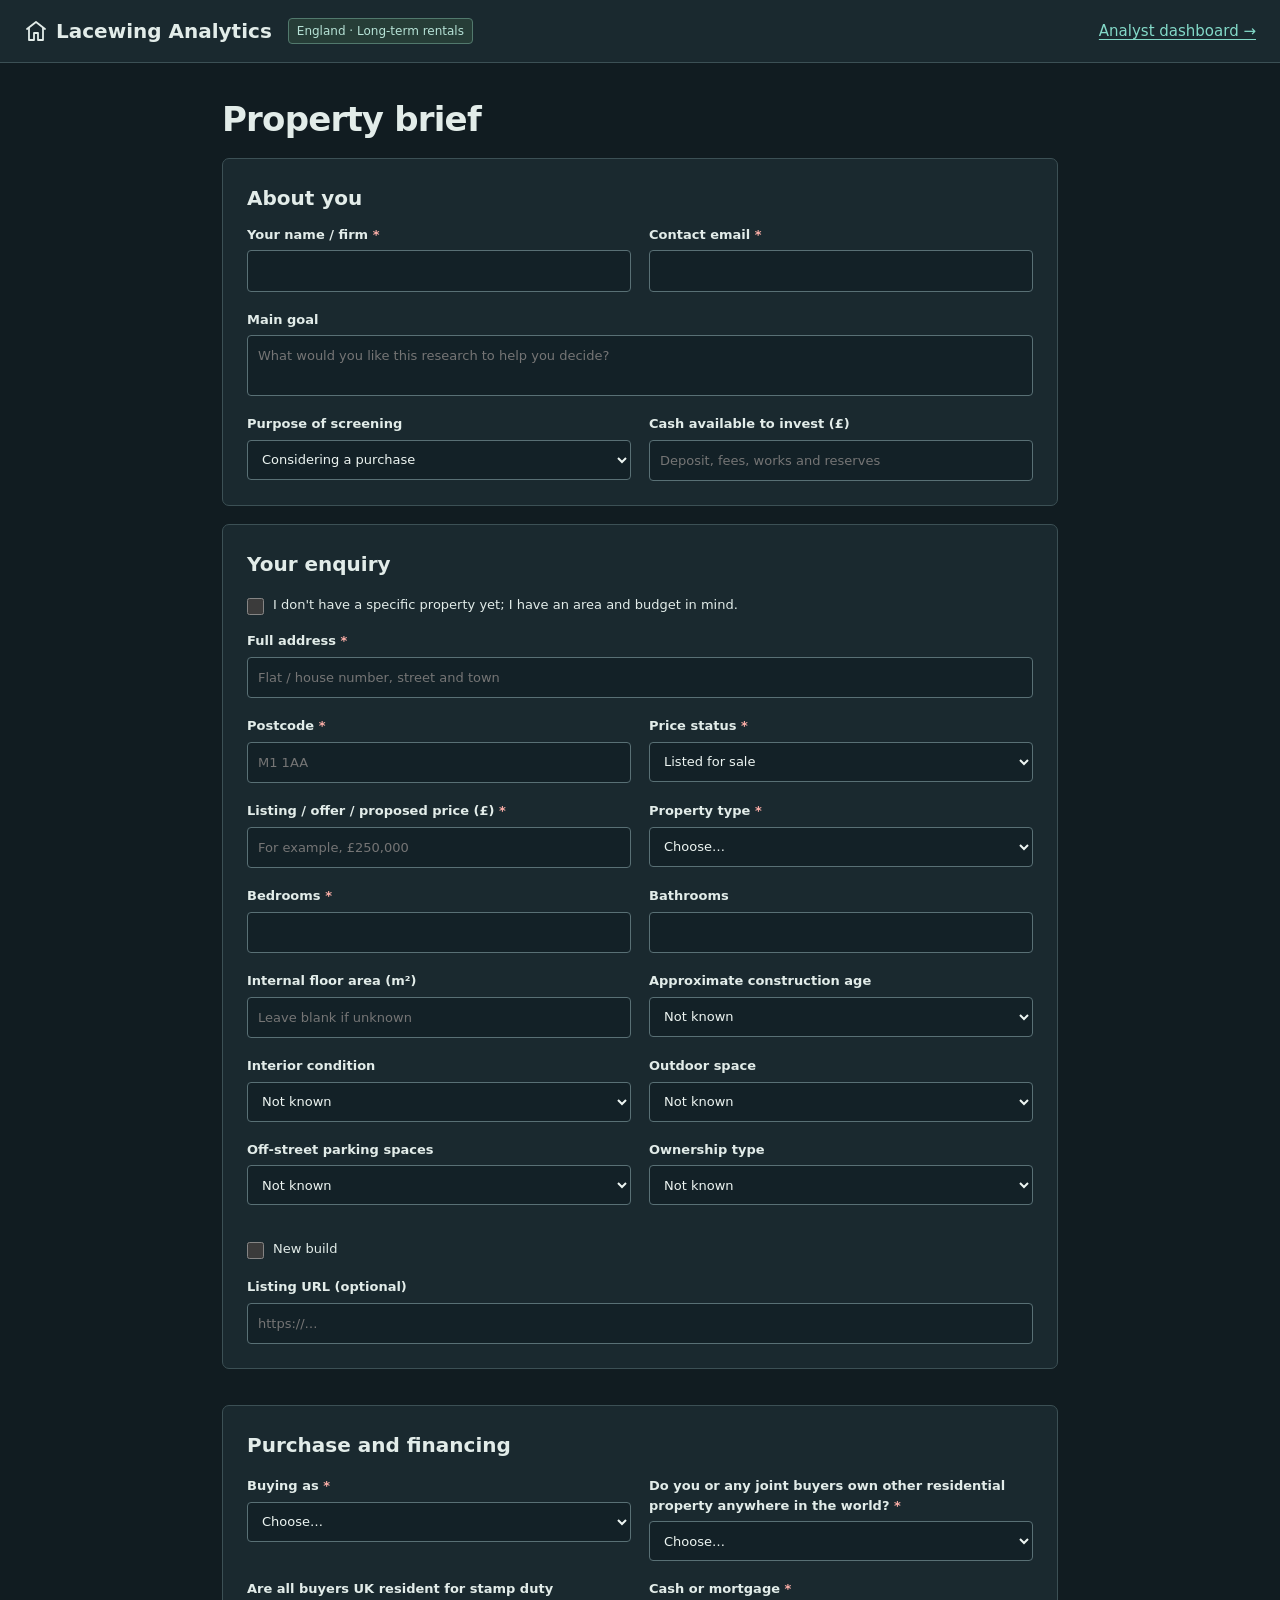
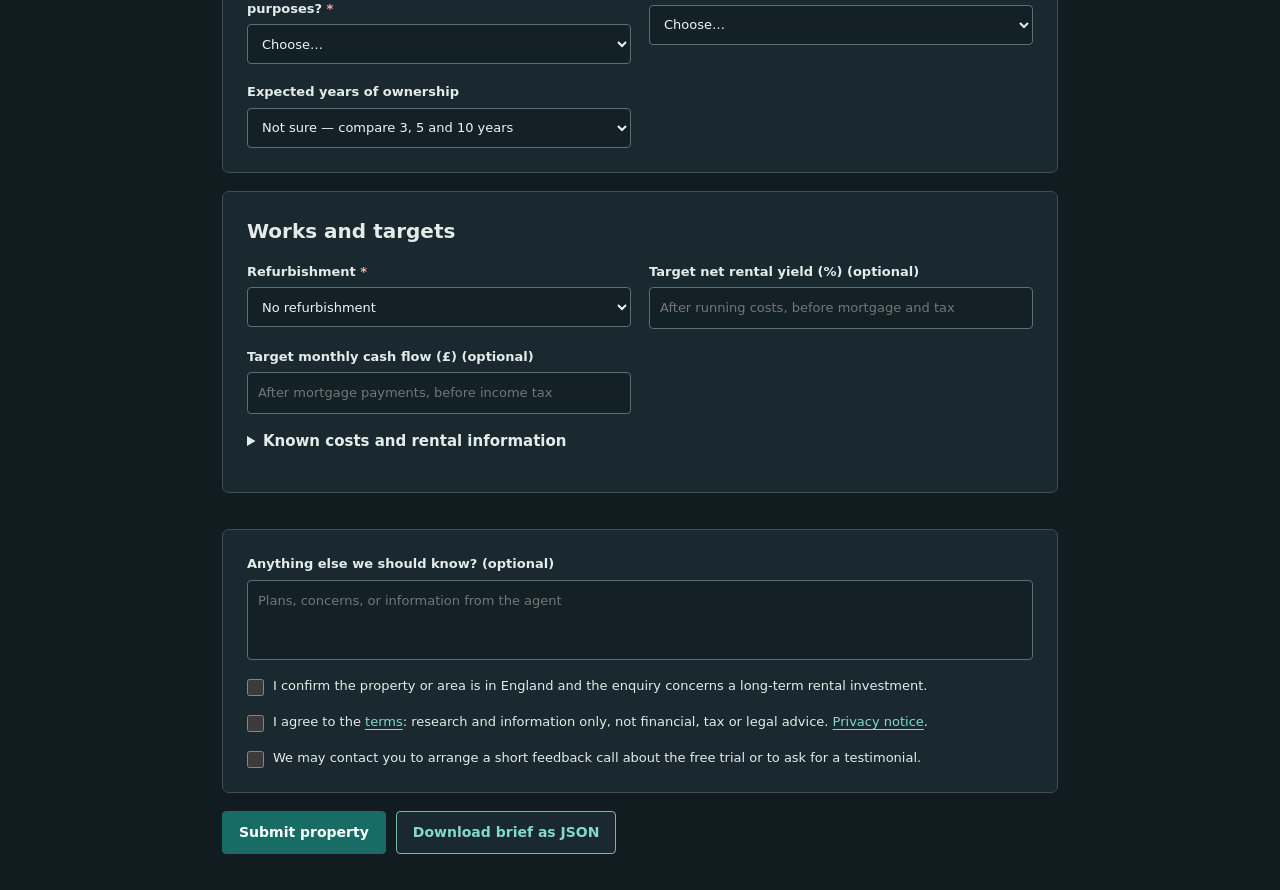
==== commit 57cf8ea8: "Improve property research and preserve editable ten-page reports Add iterative web research, cited p" ====
--- a/web/index.html
+++ b/web/index.html
@@ -1,7 +1,7 @@
 <!doctype html>
-<html lang="en">
+<html lang="en" data-theme="dark">
 <head><meta charset="utf-8"><meta name="viewport" content="width=device-width,initial-scale=1"><title>Client property form</title><link rel="stylesheet" href="assets/style.css"><script src="assets/intake.js" defer></script></head>
-<body><header><div class="header-identity"><a class="brand" href="./"><svg class="brand-icon" xmlns="http://www.w3.org/2000/svg" width="24" height="24" viewBox="0 0 24 24" fill="none" stroke="currentColor" stroke-width="1.8" stroke-linecap="round" stroke-linejoin="round" aria-hidden="true" focusable="false"><path d="m3 10 9-7 9 7"/><path d="M5 9v12h5v-7h4v7h5V9"/></svg><span>Company name</span></a><span class="tag">England · Long-term rentals</span></div><a class="header-link" href="review" id="review-link">Analyst dashboard →</a></header>
+<body><header><div class="header-identity"><a class="brand" href="./"><svg class="brand-icon" xmlns="http://www.w3.org/2000/svg" width="24" height="24" viewBox="0 0 24 24" fill="none" stroke="currentColor" stroke-width="1.8" stroke-linecap="round" stroke-linejoin="round" aria-hidden="true" focusable="false"><path d="m3 10 9-7 9 7"/><path d="M5 9v12h5v-7h4v7h5V9"/></svg><span>Lacewing Analytics</span></a><span class="tag">England · Long-term rentals</span></div><a class="header-link" href="review" id="review-link">Analyst dashboard →</a></header>
 <main class="intake"><div id="brief-entry"><h1>Property brief</h1>
 <form id="brief-form">
 <section class="panel"><h2>About you</h2><div class="grid">
@@ -46,7 +46,7 @@
 <label id="deposit-amount-field">Deposit towards purchase (£) <span class="required-marker" aria-hidden="true">*</span><input name="deposit_amount" type="text" inputmode="decimal" data-number="money" data-min="1" data-max="100000000" required></label>
 <label id="deposit-percent-field" hidden>Deposit (%) <span class="required-marker" aria-hidden="true">*</span><input name="deposit_pct" type="text" inputmode="decimal" data-number="percent" data-min="5" data-max="99.99" required disabled></label>
 <label>Repayment type <span class="required-marker" aria-hidden="true">*</span><select name="repayment_type" required><option value="interest_only">Interest-only</option><option value="repayment">Repayment</option><option value="mortgage_unsure">Not sure — model interest-only for now</option></select></label>
-<label>All-in annual interest rate (%) (optional)<input name="interest_rate_pct" type="text" inputmode="decimal" data-number="percent" data-min="0" data-max="30" placeholder="If known"></label>
+<label>Annual interest rate (%) (optional)<input name="interest_rate_pct" type="text" inputmode="decimal" data-number="percent" data-min="0" data-max="30" placeholder="If known"></label>
 <label>How long is the interest rate fixed for? (optional)<select name="rate_type"><option value="unknown">Not sure</option><option value="2">2 years</option><option value="3">3 years</option><option value="5">5 years</option><option value="10">10 years</option><option value="tracker">Tracker / variable</option></select></label>
 <label id="reset-rate-field" hidden>Rate after the fixed period (%) (optional)<input name="rate_after_fix_pct" type="text" inputmode="decimal" data-number="percent" data-min="0" data-max="50" disabled placeholder="If known"></label>
 <label id="mortgage-term-field" hidden>Length of the whole loan, e.g. 25 <span class="required-marker" aria-hidden="true">*</span><input name="mortgage_term_years" type="number" min="1" max="40" step="1" required value="25" disabled aria-describedby="mortgage-term-help"><small id="mortgage-term-help" class="field-help">Full repayment term in years. This is separate from the fixed-rate period.</small></label>
--- a/web/assets/style.css
+++ b/web/assets/style.css
@@ -1,4 +1,21 @@
 :root{font-family:Inter,system-ui,-apple-system,BlinkMacSystemFont,"Segoe UI",sans-serif;color:#18333c;background:#f4f6f5;line-height:1.5;font-size:15px}
+:root[data-theme=dark]{color-scheme:dark;color:#e2ece9;background:#111c21}
+:root[data-theme=dark] header,:root[data-theme=dark] .panel,:root[data-theme=dark] .record-button{background:#1a292f;border-color:#3c5055;color:#e2ece9}
+:root[data-theme=dark] .brand{color:#e2ece9}
+:root[data-theme=dark] a{color:#83d9c8}
+:root[data-theme=dark] input,:root[data-theme=dark] select,:root[data-theme=dark] textarea{background:#132127;color:#edf5f2;border-color:#597075}
+:root[data-theme=dark] .secondary{background:#1a292f;color:#83d9c8;border-color:#70b9ac}
+:root[data-theme=dark] .secondary:hover,:root[data-theme=dark] .record-button:hover,:root[data-theme=dark] .record-button.active{background:#294139}
+:root[data-theme=dark] .tag,:root[data-theme=dark] .pill{background:#263d37;color:#b6e2d6;border-color:#52796d}
+:root[data-theme=dark] .muted,:root[data-theme=dark] .field-help,:root[data-theme=dark] .record-button small{color:#adc1bf}
+:root[data-theme=dark] .required-marker,:root[data-theme=dark] .generation-error{color:#ffb0a9}
+:root[data-theme=dark] .photo-drop-zone{background:#132127;border-color:#597075;color:#d2e4dd}
+:root[data-theme=dark] #pdf-preview{border-color:#3c5055;background:#132127}
+:root[data-theme=dark] .button:not(.secondary),:root[data-theme=dark] button:not(.secondary):not(.record-button):not(.record-delete){color:#fff}
+:root[data-theme=dark] .photo-drop-zone small,:root[data-theme=dark] .action-feedback,:root[data-theme=dark] .error,:root[data-theme=dark] .submission-success p{color:#adc1bf}
+:root[data-theme=dark] .photo-drop-zone strong,:root[data-theme=dark] .generation-error.input-check-clear{color:#83d9c8}
+:root[data-theme=dark] .upload-thumb button{background:#294139;border-color:#70b9ac}
+:root[data-theme=dark] .photo-drop-zone.drag-over{background:#294139;border-color:#83d9c8}
 *{box-sizing:border-box}
 body{margin:0}
 header{display:flex;align-items:center;gap:12px 24px;padding:18px 24px;border-bottom:1px solid #d9e1df;background:white;flex-wrap:wrap}
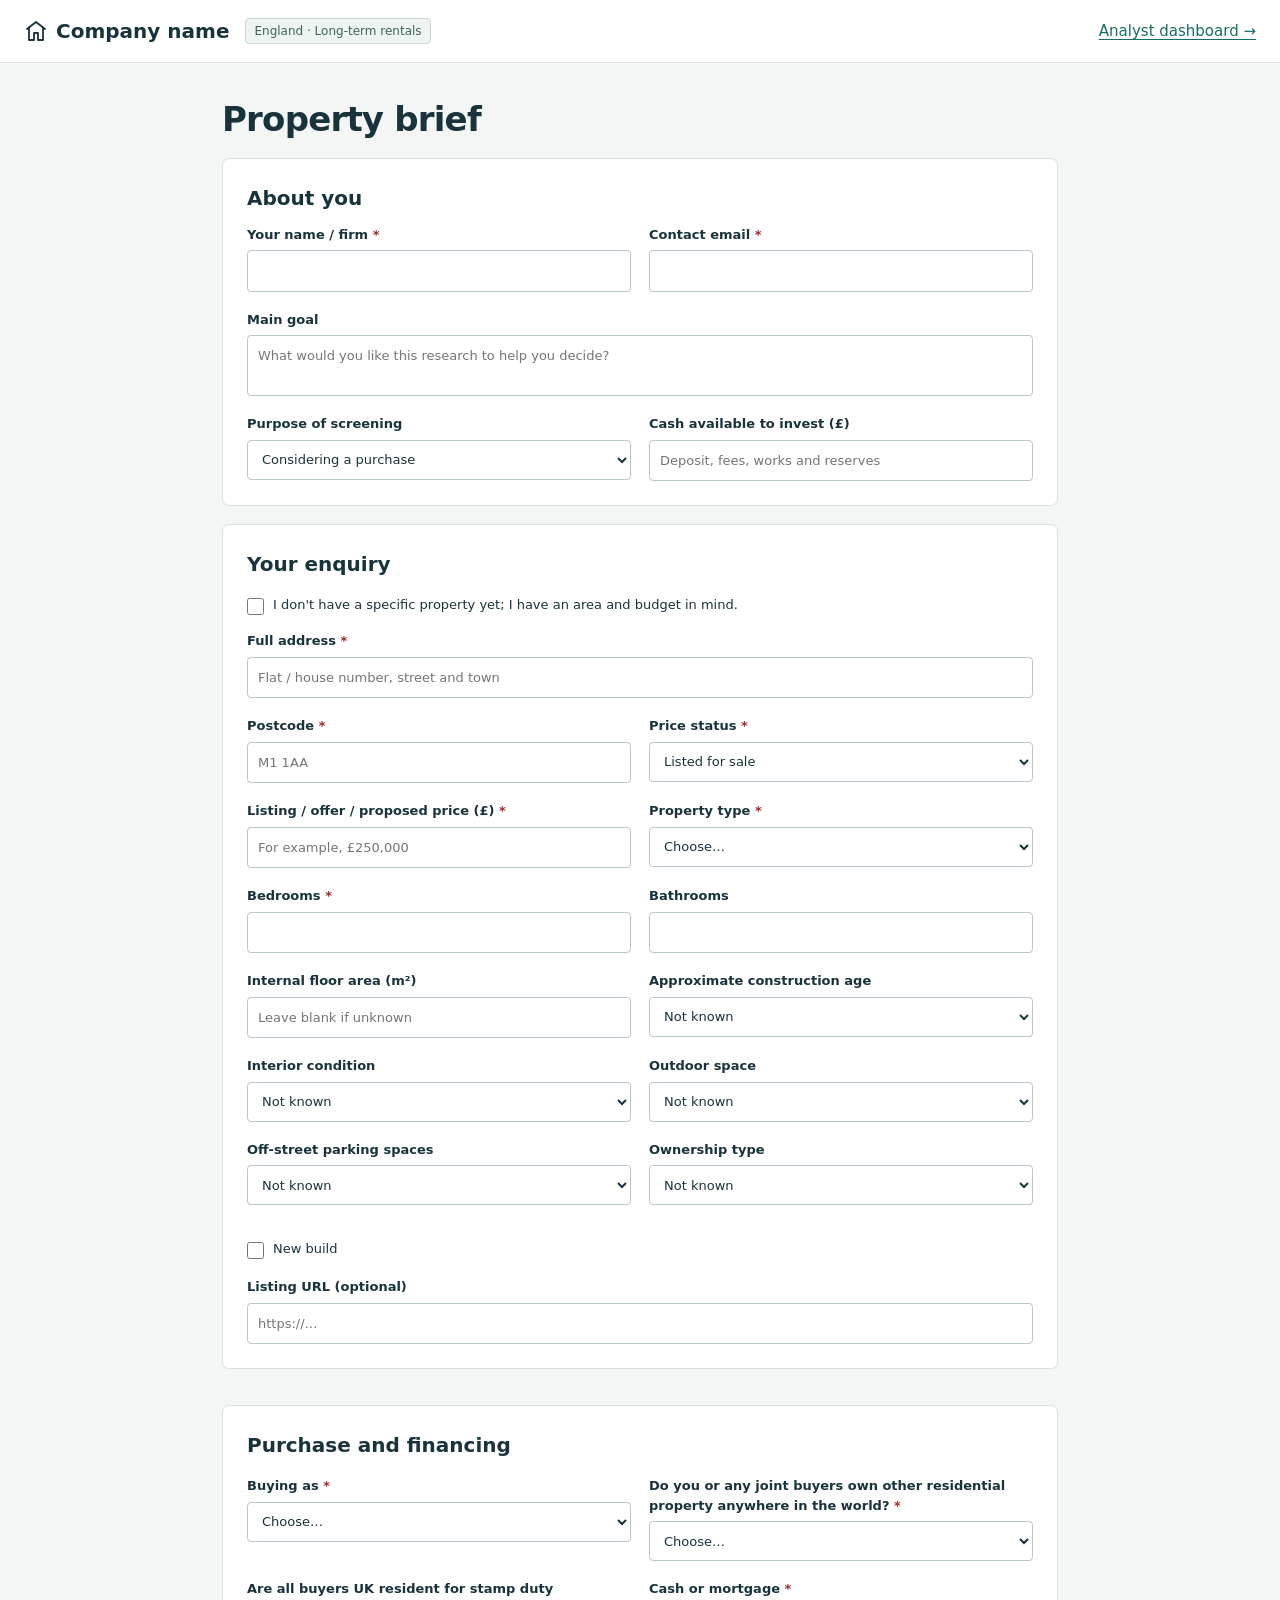
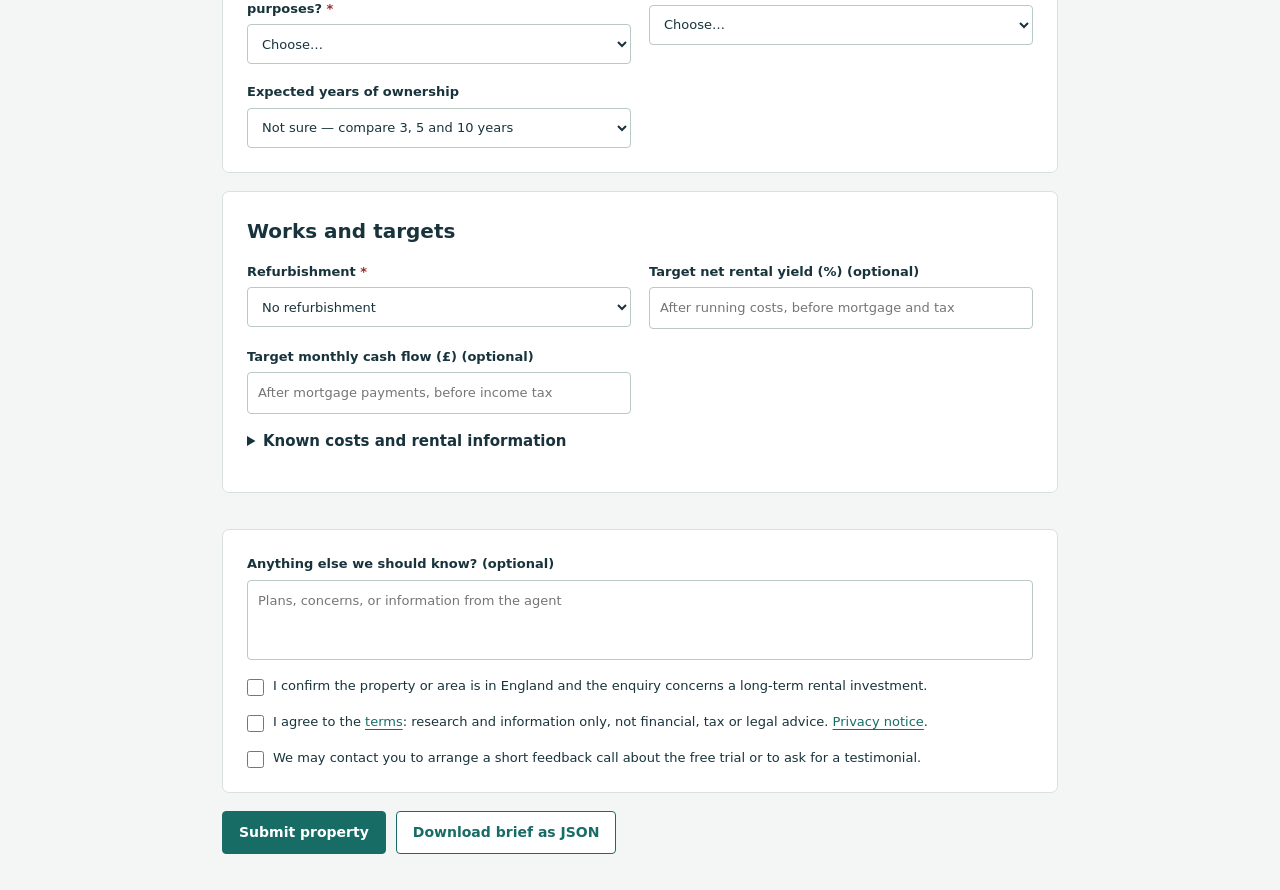
==== commit 3f69a514: "Revert "Improve property research and preserve editable ten-page reports" This reverts commit 57cf8e" ====
--- a/web/index.html
+++ b/web/index.html
@@ -1,7 +1,7 @@
 <!doctype html>
-<html lang="en" data-theme="dark">
+<html lang="en">
 <head><meta charset="utf-8"><meta name="viewport" content="width=device-width,initial-scale=1"><title>Client property form</title><link rel="stylesheet" href="assets/style.css"><script src="assets/intake.js" defer></script></head>
-<body><header><div class="header-identity"><a class="brand" href="./"><svg class="brand-icon" xmlns="http://www.w3.org/2000/svg" width="24" height="24" viewBox="0 0 24 24" fill="none" stroke="currentColor" stroke-width="1.8" stroke-linecap="round" stroke-linejoin="round" aria-hidden="true" focusable="false"><path d="m3 10 9-7 9 7"/><path d="M5 9v12h5v-7h4v7h5V9"/></svg><span>Lacewing Analytics</span></a><span class="tag">England · Long-term rentals</span></div><a class="header-link" href="review" id="review-link">Analyst dashboard →</a></header>
+<body><header><div class="header-identity"><a class="brand" href="./"><svg class="brand-icon" xmlns="http://www.w3.org/2000/svg" width="24" height="24" viewBox="0 0 24 24" fill="none" stroke="currentColor" stroke-width="1.8" stroke-linecap="round" stroke-linejoin="round" aria-hidden="true" focusable="false"><path d="m3 10 9-7 9 7"/><path d="M5 9v12h5v-7h4v7h5V9"/></svg><span>Company name</span></a><span class="tag">England · Long-term rentals</span></div><a class="header-link" href="review" id="review-link">Analyst dashboard →</a></header>
 <main class="intake"><div id="brief-entry"><h1>Property brief</h1>
 <form id="brief-form">
 <section class="panel"><h2>About you</h2><div class="grid">
@@ -46,7 +46,7 @@
 <label id="deposit-amount-field">Deposit towards purchase (£) <span class="required-marker" aria-hidden="true">*</span><input name="deposit_amount" type="text" inputmode="decimal" data-number="money" data-min="1" data-max="100000000" required></label>
 <label id="deposit-percent-field" hidden>Deposit (%) <span class="required-marker" aria-hidden="true">*</span><input name="deposit_pct" type="text" inputmode="decimal" data-number="percent" data-min="5" data-max="99.99" required disabled></label>
 <label>Repayment type <span class="required-marker" aria-hidden="true">*</span><select name="repayment_type" required><option value="interest_only">Interest-only</option><option value="repayment">Repayment</option><option value="mortgage_unsure">Not sure — model interest-only for now</option></select></label>
-<label>Annual interest rate (%) (optional)<input name="interest_rate_pct" type="text" inputmode="decimal" data-number="percent" data-min="0" data-max="30" placeholder="If known"></label>
+<label>All-in annual interest rate (%) (optional)<input name="interest_rate_pct" type="text" inputmode="decimal" data-number="percent" data-min="0" data-max="30" placeholder="If known"></label>
 <label>How long is the interest rate fixed for? (optional)<select name="rate_type"><option value="unknown">Not sure</option><option value="2">2 years</option><option value="3">3 years</option><option value="5">5 years</option><option value="10">10 years</option><option value="tracker">Tracker / variable</option></select></label>
 <label id="reset-rate-field" hidden>Rate after the fixed period (%) (optional)<input name="rate_after_fix_pct" type="text" inputmode="decimal" data-number="percent" data-min="0" data-max="50" disabled placeholder="If known"></label>
 <label id="mortgage-term-field" hidden>Length of the whole loan, e.g. 25 <span class="required-marker" aria-hidden="true">*</span><input name="mortgage_term_years" type="number" min="1" max="40" step="1" required value="25" disabled aria-describedby="mortgage-term-help"><small id="mortgage-term-help" class="field-help">Full repayment term in years. This is separate from the fixed-rate period.</small></label>
--- a/web/assets/style.css
+++ b/web/assets/style.css
@@ -1,21 +1,4 @@
 :root{font-family:Inter,system-ui,-apple-system,BlinkMacSystemFont,"Segoe UI",sans-serif;color:#18333c;background:#f4f6f5;line-height:1.5;font-size:15px}
-:root[data-theme=dark]{color-scheme:dark;color:#e2ece9;background:#111c21}
-:root[data-theme=dark] header,:root[data-theme=dark] .panel,:root[data-theme=dark] .record-button{background:#1a292f;border-color:#3c5055;color:#e2ece9}
-:root[data-theme=dark] .brand{color:#e2ece9}
-:root[data-theme=dark] a{color:#83d9c8}
-:root[data-theme=dark] input,:root[data-theme=dark] select,:root[data-theme=dark] textarea{background:#132127;color:#edf5f2;border-color:#597075}
-:root[data-theme=dark] .secondary{background:#1a292f;color:#83d9c8;border-color:#70b9ac}
-:root[data-theme=dark] .secondary:hover,:root[data-theme=dark] .record-button:hover,:root[data-theme=dark] .record-button.active{background:#294139}
-:root[data-theme=dark] .tag,:root[data-theme=dark] .pill{background:#263d37;color:#b6e2d6;border-color:#52796d}
-:root[data-theme=dark] .muted,:root[data-theme=dark] .field-help,:root[data-theme=dark] .record-button small{color:#adc1bf}
-:root[data-theme=dark] .required-marker,:root[data-theme=dark] .generation-error{color:#ffb0a9}
-:root[data-theme=dark] .photo-drop-zone{background:#132127;border-color:#597075;color:#d2e4dd}
-:root[data-theme=dark] #pdf-preview{border-color:#3c5055;background:#132127}
-:root[data-theme=dark] .button:not(.secondary),:root[data-theme=dark] button:not(.secondary):not(.record-button):not(.record-delete){color:#fff}
-:root[data-theme=dark] .photo-drop-zone small,:root[data-theme=dark] .action-feedback,:root[data-theme=dark] .error,:root[data-theme=dark] .submission-success p{color:#adc1bf}
-:root[data-theme=dark] .photo-drop-zone strong,:root[data-theme=dark] .generation-error.input-check-clear{color:#83d9c8}
-:root[data-theme=dark] .upload-thumb button{background:#294139;border-color:#70b9ac}
-:root[data-theme=dark] .photo-drop-zone.drag-over{background:#294139;border-color:#83d9c8}
 *{box-sizing:border-box}
 body{margin:0}
 header{display:flex;align-items:center;gap:12px 24px;padding:18px 24px;border-bottom:1px solid #d9e1df;background:white;flex-wrap:wrap}
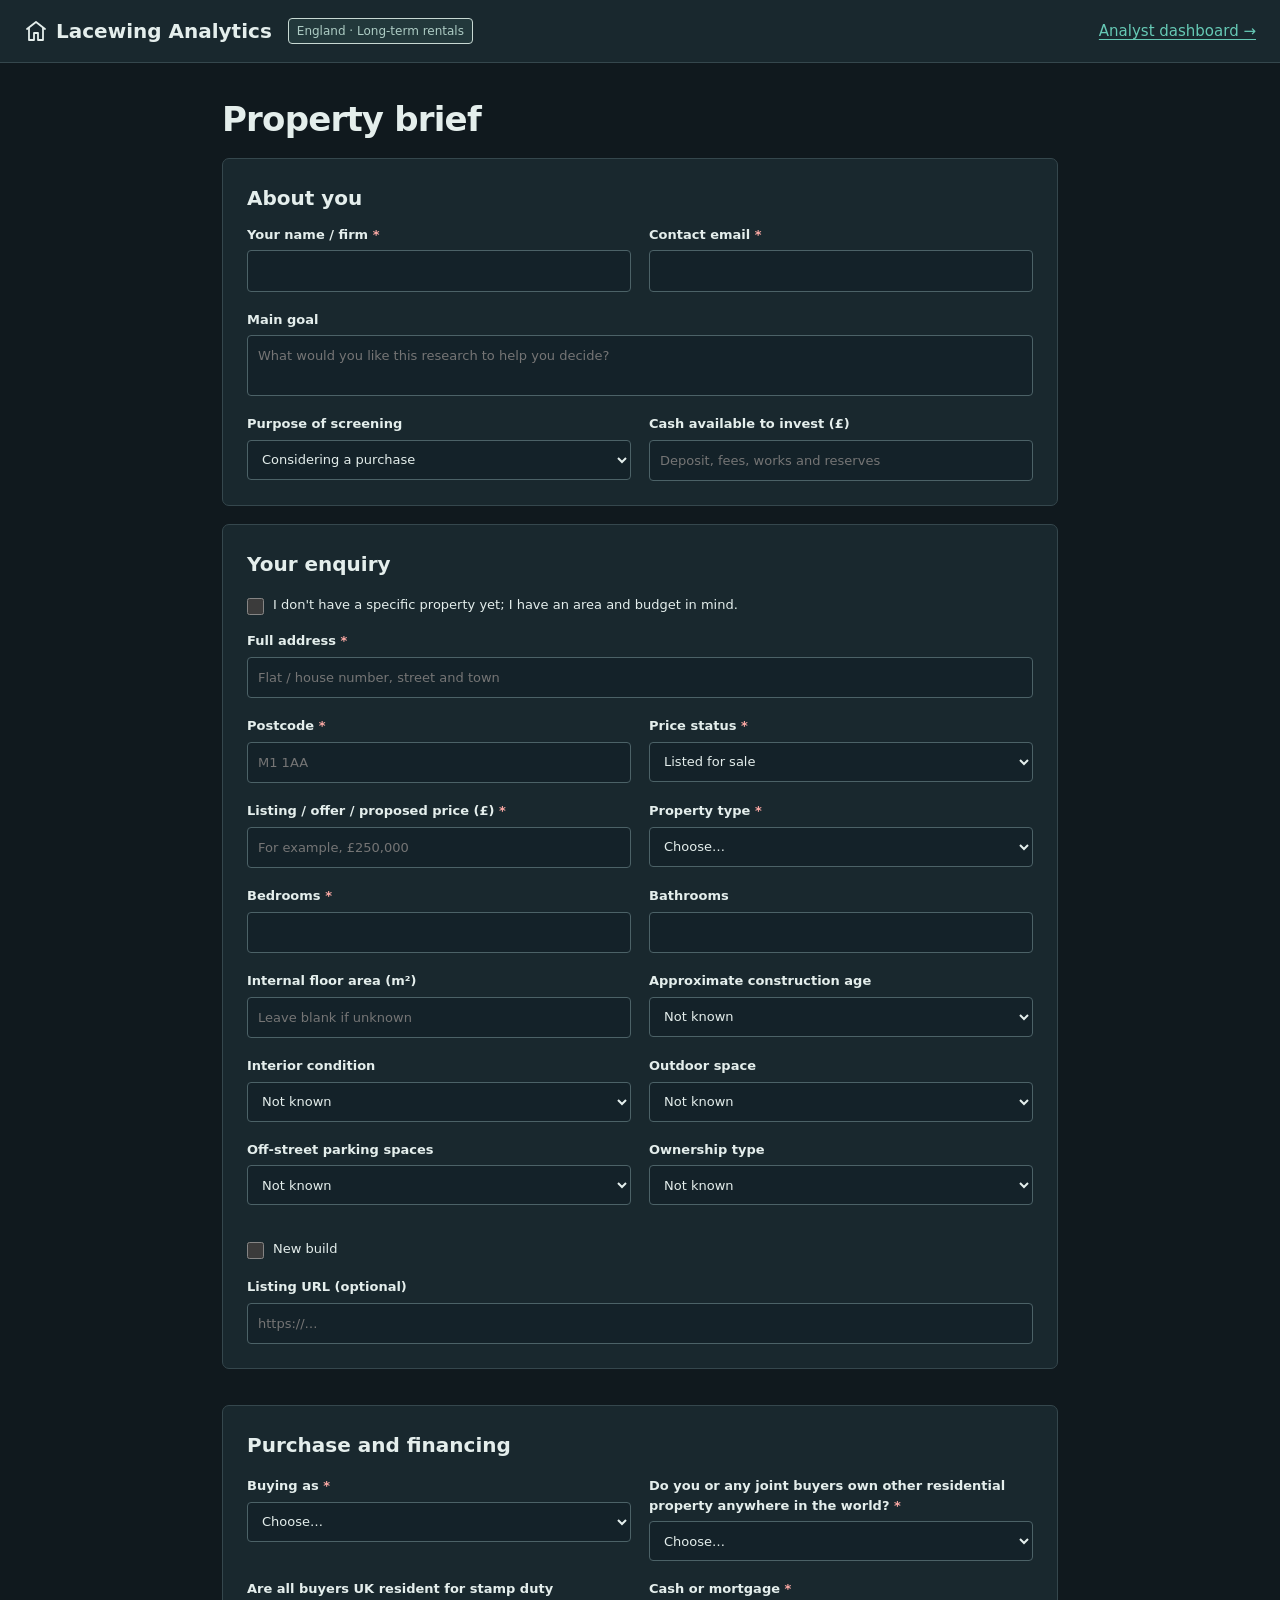
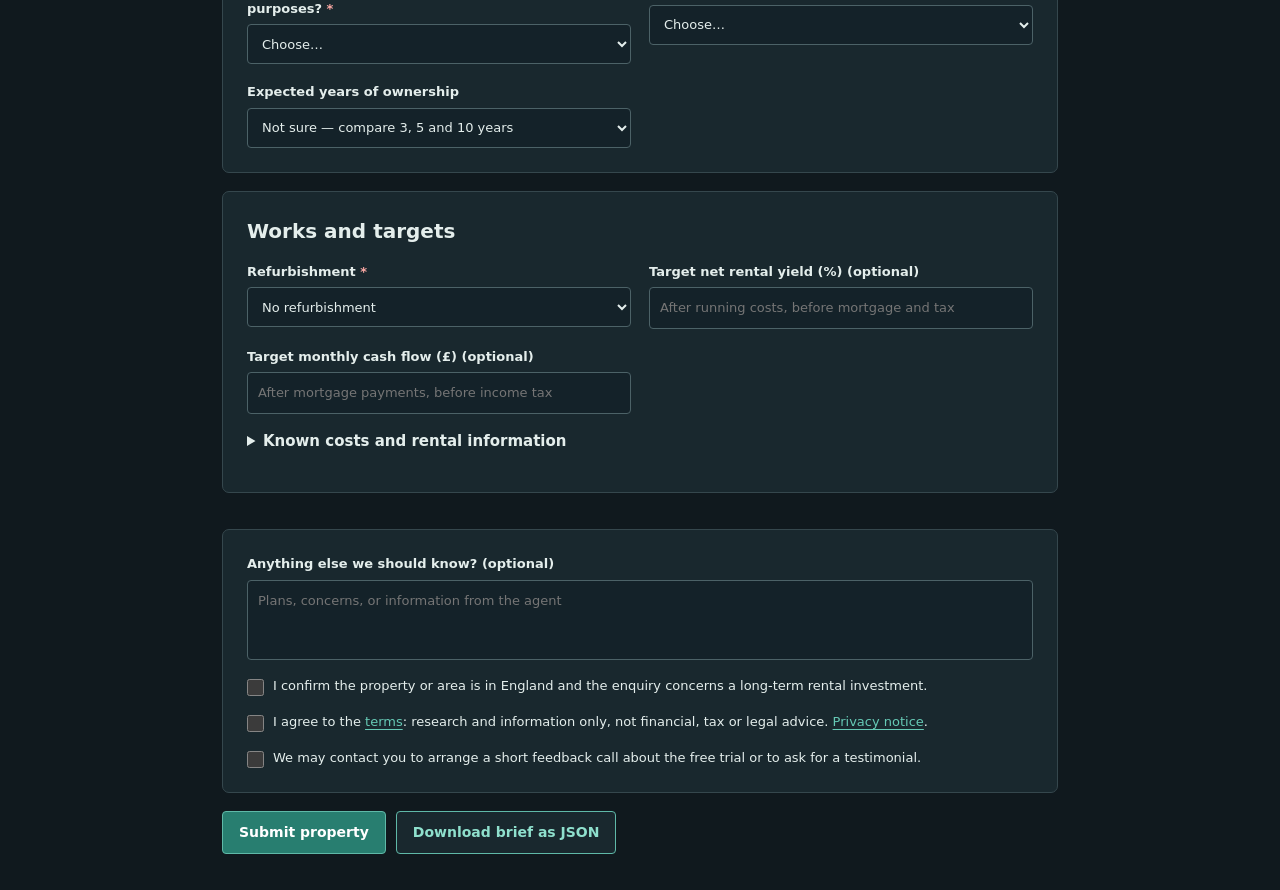
==== commit fc2928f5: "Improve property screening reports, financial assumptions and dashboard" ====
--- a/web/index.html
+++ b/web/index.html
@@ -1,7 +1,7 @@
 <!doctype html>
 <html lang="en">
-<head><meta charset="utf-8"><meta name="viewport" content="width=device-width,initial-scale=1"><title>Client property form</title><link rel="stylesheet" href="assets/style.css"><script src="assets/intake.js" defer></script></head>
-<body><header><div class="header-identity"><a class="brand" href="./"><svg class="brand-icon" xmlns="http://www.w3.org/2000/svg" width="24" height="24" viewBox="0 0 24 24" fill="none" stroke="currentColor" stroke-width="1.8" stroke-linecap="round" stroke-linejoin="round" aria-hidden="true" focusable="false"><path d="m3 10 9-7 9 7"/><path d="M5 9v12h5v-7h4v7h5V9"/></svg><span>Company name</span></a><span class="tag">England · Long-term rentals</span></div><a class="header-link" href="review" id="review-link">Analyst dashboard →</a></header>
+<head><meta charset="utf-8"><meta name="viewport" content="width=device-width,initial-scale=1"><title>Lacewing Analytics</title><link rel="stylesheet" href="assets/style.css"><script src="assets/intake.js" defer></script></head>
+<body><header><div class="header-identity"><a class="brand" href="./"><svg class="brand-icon" xmlns="http://www.w3.org/2000/svg" width="24" height="24" viewBox="0 0 24 24" fill="none" stroke="currentColor" stroke-width="1.8" stroke-linecap="round" stroke-linejoin="round" aria-hidden="true" focusable="false"><path d="m3 10 9-7 9 7"/><path d="M5 9v12h5v-7h4v7h5V9"/></svg><span>Lacewing Analytics</span></a><span class="tag">England · Long-term rentals</span></div><a class="header-link" href="review" id="review-link">Analyst dashboard →</a></header>
 <main class="intake"><div id="brief-entry"><h1>Property brief</h1>
 <form id="brief-form">
 <section class="panel"><h2>About you</h2><div class="grid">
@@ -46,14 +46,15 @@
 <label id="deposit-amount-field">Deposit towards purchase (£) <span class="required-marker" aria-hidden="true">*</span><input name="deposit_amount" type="text" inputmode="decimal" data-number="money" data-min="1" data-max="100000000" required></label>
 <label id="deposit-percent-field" hidden>Deposit (%) <span class="required-marker" aria-hidden="true">*</span><input name="deposit_pct" type="text" inputmode="decimal" data-number="percent" data-min="5" data-max="99.99" required disabled></label>
 <label>Repayment type <span class="required-marker" aria-hidden="true">*</span><select name="repayment_type" required><option value="interest_only">Interest-only</option><option value="repayment">Repayment</option><option value="mortgage_unsure">Not sure — model interest-only for now</option></select></label>
-<label>All-in annual interest rate (%) (optional)<input name="interest_rate_pct" type="text" inputmode="decimal" data-number="percent" data-min="0" data-max="30" placeholder="If known"></label>
+<label>Annual interest rate (%) (optional)<input name="interest_rate_pct" type="text" inputmode="decimal" data-number="percent" data-min="0" data-max="30" placeholder="If known"></label>
 <label>How long is the interest rate fixed for? (optional)<select name="rate_type"><option value="unknown">Not sure</option><option value="2">2 years</option><option value="3">3 years</option><option value="5">5 years</option><option value="10">10 years</option><option value="tracker">Tracker / variable</option></select></label>
 <label id="reset-rate-field" hidden>Rate after the fixed period (%) (optional)<input name="rate_after_fix_pct" type="text" inputmode="decimal" data-number="percent" data-min="0" data-max="50" disabled placeholder="If known"></label>
-<label id="mortgage-term-field" hidden>Length of the whole loan, e.g. 25 <span class="required-marker" aria-hidden="true">*</span><input name="mortgage_term_years" type="number" min="1" max="40" step="1" required value="25" disabled aria-describedby="mortgage-term-help"><small id="mortgage-term-help" class="field-help">Full repayment term in years. This is separate from the fixed-rate period.</small></label>
+<label id="mortgage-term-field" hidden>Length of the whole loan, e.g. 25 <span class="required-marker" aria-hidden="true">*</span><input name="mortgage_term_years" type="number" min="1" max="40" step="1" required value="25" disabled></label>
 </div></fieldset></section>
 <section class="panel"><h2>Works and targets</h2><div class="grid">
 <label>Refurbishment <span class="required-marker" aria-hidden="true">*</span><select name="refurb_level" required><option value="none">No refurbishment</option><option value="refurb_light">Light refurbishment</option><option value="refurb_moderate">Moderate refurbishment</option><option value="refurb_heavy">Heavy refurbishment</option></select></label>
 <label id="refurb-budget-field" hidden>Refurbishment budget (£, if known)<input name="refurbishment" type="text" inputmode="decimal" data-number="money" data-min="0" data-max="10000000" disabled></label>
+<label id="after-works-field" hidden>Value after works (£, if known)<input name="after_works_value" type="text" inputmode="decimal" data-number="money" data-min="1" data-max="100000000" disabled></label>
 <label id="refurb-finish-field" hidden>Finish for the estimate<select name="refurb_finish" disabled><option value="medium">Standard</option><option value="basic">Basic</option><option value="premium">Premium</option></select></label>
 <label>Target net rental yield (%) (optional)<input name="min_net_yield_pct" type="text" inputmode="decimal" data-number="percent" data-min="0" data-max="100" placeholder="After running costs, before mortgage and tax"></label>
 <label>Target monthly cash flow (£) (optional)<input name="min_monthly_cashflow" type="text" inputmode="decimal" data-number="money" data-min="-100000" data-max="1000000" placeholder="After mortgage payments, before income tax"></label>
@@ -63,6 +64,8 @@
 <label>Basis of rent estimate<input name="rent_source" maxlength="1000" placeholder="For example, a letting agent's estimate"></label>
 <label>Legal purchase fees (£)<input name="legal_fees" type="text" inputmode="decimal" data-number="money" data-min="0" data-max="1000000"></label>
 <label>Survey fees (£)<input name="survey_fees" type="text" inputmode="decimal" data-number="money" data-min="0" data-max="100000"></label>
+<label>Management fee including VAT (%)<input name="management_pct" type="text" inputmode="decimal" data-number="percent" data-min="0" data-max="50"></label>
+<label>Upfront fire / safety costs (£)<input name="safety_upfront" type="text" inputmode="decimal" data-number="money" data-min="0" data-max="1000000"></label>
 <label>Annual service / estate charge (£)<input name="service_charge" type="text" inputmode="decimal" data-number="money" data-min="0" data-max="1000000"></label>
 <label>Annual ground rent (£)<input name="ground_rent" type="text" inputmode="decimal" data-number="money" data-min="0" data-max="1000000"></label>
 <label>Annual landlord-paid regular cleaning (£)<input name="regular_cleaning" type="text" inputmode="decimal" data-number="money" data-min="0" data-max="100000" placeholder="Leave blank if unknown"></label>
--- a/web/assets/style.css
+++ b/web/assets/style.css
@@ -1,44 +1,44 @@
-:root{font-family:Inter,system-ui,-apple-system,BlinkMacSystemFont,"Segoe UI",sans-serif;color:#18333c;background:#f4f6f5;line-height:1.5;font-size:15px}
+:root{color-scheme:dark;font-family:Inter,system-ui,-apple-system,BlinkMacSystemFont,"Segoe UI",sans-serif;color:#e4eeec;background:#10191e;line-height:1.5;font-size:15px}
 *{box-sizing:border-box}
 body{margin:0}
-header{display:flex;align-items:center;gap:12px 24px;padding:18px 24px;border-bottom:1px solid #d9e1df;background:white;flex-wrap:wrap}
+header{display:flex;align-items:center;gap:12px 24px;padding:18px 24px;border-bottom:1px solid #35474d;background:#19282e;flex-wrap:wrap}
 .header-identity{display:flex;align-items:center;gap:12px 16px;flex-wrap:wrap;min-width:0}
 .header-link{margin-left:auto}
-.brand{display:inline-flex;align-items:center;gap:8px;flex-shrink:0;white-space:nowrap;font-weight:750;font-size:20px;line-height:24px;color:#18333c;text-decoration:none}
+.brand{display:inline-flex;align-items:center;gap:8px;flex-shrink:0;white-space:nowrap;font-weight:750;font-size:20px;line-height:24px;color:#e4eeec;text-decoration:none}
 .brand-icon{display:block;width:24px;height:24px;flex:0 0 24px}
-.tag,.pill{font-size:12px;border:1px solid #c8d9d3;border-radius:4px;padding:3px 8px;background:#edf4f2;display:inline-block}
-.tag{color:#41625b}
-a{color:#176d65;text-underline-offset:3px}
+.tag,.pill{font-size:12px;border:1px solid #c8d9d3;border-radius:4px;padding:3px 8px;background:#22383b;display:inline-block}
+.tag{color:#adccc4}
+a{color:#66c9b5;text-underline-offset:3px}
 h1{font-size:34px;letter-spacing:-.8px;line-height:1.2;margin:10px 0 16px}
 h2{font-size:20px;margin:0 0 12px}
 h3{font-size:16px;margin:0 0 10px}
 p{margin:0 0 14px}
 .intake{max-width:880px;margin:36px auto;padding:0 22px}
-.panel{background:white;border:1px solid #d9e1df;border-radius:7px;padding:24px;margin:18px 0}
+.panel{background:#19282e;border:1px solid #35474d;border-radius:7px;padding:24px;margin:18px 0}
 .grid{display:grid;grid-template-columns:repeat(2,minmax(0,1fr));gap:18px}
 .wide{grid-column:1/-1}
 label{display:block;font-size:13px;font-weight:600}
-.required-marker{color:#9b2929;font-weight:700}
-.field-help{display:block;margin-top:6px;color:#667b7e;font-size:12px;font-weight:400}
-input,select,textarea{display:block;width:100%;margin-top:6px;border:1px solid #b9c9c4;background:#fff;border-radius:4px;padding:10px;color:#18333c;font:inherit;font-weight:400;min-height:40px}
+.required-marker{color:#ffaba6;font-weight:700}
+.field-help{display:block;margin-top:6px;color:#b0c2c5;font-size:12px;font-weight:400}
+input,select,textarea{display:block;width:100%;margin-top:6px;border:1px solid #4c6267;background:#142229;border-radius:4px;padding:10px;color:#e4eeec;font:inherit;font-weight:400;min-height:40px}
 input:focus,select:focus,textarea:focus{outline:2px solid #207f74;outline-offset:2px}
 .check{display:flex;align-items:flex-start;gap:9px;margin-top:16px;font-weight:400}
 .check input{width:17px;min-height:17px;margin:3px 0 0;flex-shrink:0}
-button,.button{font:inherit;font-size:14px;font-weight:650;border:1px solid #176d65;border-radius:4px;padding:10px 16px;background:#176d65;color:white;cursor:pointer;text-decoration:none;display:inline-block}
-button:hover,.button:hover{background:#10564f}
-.secondary{background:white;color:#176d65}
-.secondary:hover{background:#edf4f2}
+button,.button{font:inherit;font-size:14px;font-weight:650;border:1px solid #66c9b5;border-radius:4px;padding:10px 16px;background:#66c9b5;color:white;cursor:pointer;text-decoration:none;display:inline-block}
+button:hover,.button:hover{background:#267c6f}
+.secondary{background:#19282e;color:#66c9b5}
+.secondary:hover{background:#22383b}
 .small{font-size:12px;padding:6px 10px}
 button:disabled{opacity:.5;cursor:not-allowed}
 .actions{display:flex;gap:10px;flex-wrap:wrap;align-items:center;margin:14px 0}
-.error{color:#667b7e;font-size:13px;margin-top:12px}
-.muted{color:#667b7e;font-size:13px}
+.error{color:#b0c2c5;font-size:13px;margin-top:12px}
+.muted{color:#b0c2c5;font-size:13px}
 .workspace{display:grid;grid-template-columns:255px minmax(0,1fr);gap:24px;max-width:1440px;margin:24px auto;padding:0 24px}
 aside{align-self:start;position:sticky;top:20px}
 .record-list{display:flex;flex-direction:column;gap:8px;margin:14px 0}
-.record-button{background:white;color:#18333c;border:1px solid #d9e1df;text-align:left;padding:12px}
-.record-button:hover,.record-button.active{background:#e6f0ed;border-color:#176d65}
-.record-button small{display:block;font-weight:400;color:#607573;margin-top:4px}
+.record-button{background:#19282e;color:#e4eeec;border:1px solid #35474d;text-align:left;padding:12px}
+.record-button:hover,.record-button.active{background:#27433f;border-color:#66c9b5}
+.record-button small{display:block;font-weight:400;color:#b0c2c5;margin-top:4px}
 .record-button strong{display:block}
 .review-top{display:flex;justify-content:space-between;gap:18px;align-items:start}
 .review-top h1{font-size:27px;margin:0 0 8px}
@@ -55,47 +55,52 @@
 h1{font-size:28px}
 .workspace{padding:0 14px}
 .review-top{display:block}}
-#pdf-preview{display:block;width:100%;height:740px;border:1px solid #d9e1df;background:#e7eeec;margin:18px 0}
-#revision-form{padding-top:12px;border-top:1px solid #d9e1df}
+#pdf-preview{display:block;width:100%;height:740px;border:1px solid #35474d;background:#16252b;margin:18px 0}
+#revision-form{padding-top:12px;border-top:1px solid #35474d}
 #revision-result:empty{display:none}
-.generation-error{color:#9b2929;font-size:13px;margin:12px 0;white-space:pre-line}
-.generation-error.input-check-clear{color:#43575b}
+.generation-error{color:#ffaba6;font-size:13px;margin:12px 0;white-space:pre-line}
+.generation-error.input-check-clear{color:#b4c9cb}
 .workspace main{min-width:0}
 @media(max-width:550px){#pdf-preview{height:520px}}
 .photo-upload-grid{display:grid;grid-template-columns:repeat(2,minmax(0,1fr));gap:22px;margin:18px 0}
-.photo-drop-zone{position:relative;display:flex;flex-direction:column;align-items:center;justify-content:center;gap:8px;min-height:155px;padding:24px 16px;border:2px dashed #aebfba;border-radius:6px;background:#f6faf8;text-align:center;font-size:14px;font-weight:400}
-.photo-drop-zone small{font-size:12px;color:#667b7e}
-.photo-drop-zone strong{color:#176d65;text-decoration:underline}
+.photo-drop-zone{position:relative;display:flex;flex-direction:column;align-items:center;justify-content:center;gap:8px;min-height:155px;padding:24px 16px;border:2px dashed #52726d;border-radius:6px;background:#15242b;text-align:center;font-size:14px;font-weight:400}
+.photo-drop-zone small{font-size:12px;color:#b0c2c5}
+.photo-drop-zone strong{color:#66c9b5;text-decoration:underline}
 .photo-drop-zone input{position:absolute;inset:0;width:100%;height:100%;margin:0;opacity:0;cursor:pointer}
 .photo-drop-zone:focus-within{outline:2px solid #207f74;outline-offset:2px}
-.photo-drop-zone.drag-over{background:#e1f0e9;border-color:#176d65}
+.photo-drop-zone.drag-over{background:#24423d;border-color:#66c9b5}
 .photo-drop-zone.is-disabled{opacity:.55}
 .photo-drop-zone.is-disabled input{cursor:wait}
 .upload-previews{display:flex;gap:10px;flex-wrap:wrap;margin-top:12px}
 .upload-thumb{position:relative;width:96px;height:76px}
-.upload-thumb img{width:100%;height:100%;object-fit:cover;border-radius:4px;border:1px solid #d9e1df}
-.upload-thumb button{position:absolute;right:-5px;top:-5px;padding:0;width:25px;height:25px;border-radius:50%;background:white;color:#18333c;border:1px solid #b9c9c4;font-size:19px;line-height:1}
-.upload-thumb button:hover{background:#fbe8e4}
+.upload-thumb img{width:100%;height:100%;object-fit:cover;border-radius:4px;border:1px solid #35474d}
+.upload-thumb button{position:absolute;right:-5px;top:-5px;padding:0;width:25px;height:25px;border-radius:50%;background:#19282e;color:#e4eeec;border:1px solid #4c6267;font-size:19px;line-height:1}
+.upload-thumb button:hover{background:#45292c}
 .upload-thumb button:focus-visible{outline:2px solid #207f74;outline-offset:2px}
 @media(max-width:550px){.photo-upload-grid{grid-template-columns:1fr}}
-.action-feedback{font-size:13px;color:#667b7e;margin:12px 0;overflow-wrap:anywhere}
+.action-feedback{font-size:13px;color:#b0c2c5;margin:12px 0;overflow-wrap:anywhere}
 .action-feedback:empty{display:none}
 textarea{resize:none}
 .record-card{position:relative;min-width:0}
 .record-card .record-button{display:block;width:100%;height:100%;padding-right:44px;overflow-wrap:anywhere}
-.record-delete{position:absolute;right:6px;bottom:6px;display:flex;align-items:center;justify-content:center;width:30px;height:30px;padding:6px;border:0;background:transparent;color:#667b7e}
-.record-delete:hover:not(:disabled){background:#fceaea;color:#9b2929}
+.record-delete{position:absolute;right:6px;bottom:6px;display:flex;align-items:center;justify-content:center;width:30px;height:30px;padding:6px;border:0;background:transparent;color:#b0c2c5}
+.record-delete:hover:not(:disabled){background:#45292c;color:#ffaba6}
 .record-delete:disabled{background:transparent}
 .record-delete:focus-visible{outline:2px solid #207f74;outline-offset:2px}
 .record-delete svg{display:block;flex-shrink:0}
-.tag.status-draft{color:#9b2929;background:#fceaea;border-color:#efb9b9}
-.tag.status-ready{color:#755500;background:#fff5c2;border-color:#e8ce62}
-.tag.status-approved{color:#21613a;background:#e6f5e9;border-color:#a6d8b3}
+.tag.status-draft{color:#ffaba6;background:#45292c;border-color:#8b5357}
+.tag.status-ready{color:#ffe39a;background:#1422295c2;border-color:#8f7947}
+.tag.status-approved{color:#a6e8be;background:#253f34;border-color:#527d60}
 .submission-success{text-align:center;padding:64px 24px;outline:none}
-.submission-success svg{display:block;width:64px;height:64px;margin:0 auto 24px;color:#176d65}
+.submission-success svg{display:block;width:64px;height:64px;margin:0 auto 24px;color:#66c9b5}
 .submission-success h1{font-size:clamp(28px,5vw,38px);margin:0 0 14px}
-.submission-success p{font-size:17px;color:#667b7e;margin:0}
+.submission-success p{font-size:17px;color:#b0c2c5;margin:0}
 fieldset{border:0;margin:0;padding:0;min-width:0}
 fieldset .grid{margin-top:16px}
 summary{cursor:pointer;font-weight:600;margin:16px 0}
 .contact-detail{white-space:pre-wrap;overflow-wrap:anywhere}
+
+button,.button{background:#287e70;color:#fff;border-color:#5fb9a8}
+.secondary{background:#19282e;color:#8fe0cd}
+.secondary:hover{background:#27433f}
+.export-actions{display:flex;gap:8px;flex-wrap:wrap;justify-content:flex-end}
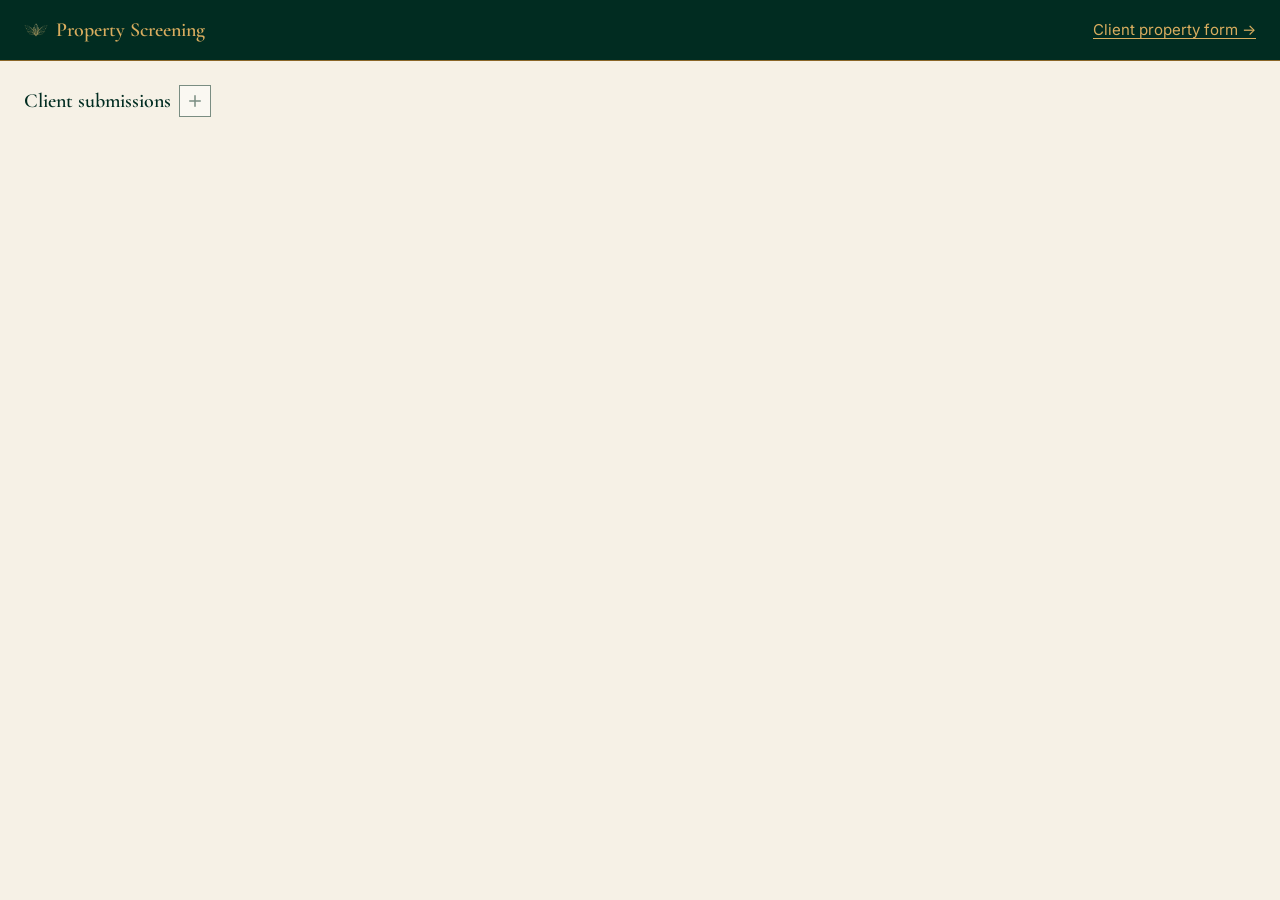
==== commit a7481381: "Prepare Lacewing website, Un-static delivery and local dashboard" ====
--- a/web/index.html
+++ b/web/index.html
@@ -1,86 +1,13 @@
-<!doctype html>
-<html lang="en">
-<head><meta charset="utf-8"><meta name="viewport" content="width=device-width,initial-scale=1"><title>Lacewing Analytics</title><link rel="stylesheet" href="assets/style.css"><script src="assets/intake.js" defer></script></head>
-<body><header><div class="header-identity"><a class="brand" href="./"><svg class="brand-icon" xmlns="http://www.w3.org/2000/svg" width="24" height="24" viewBox="0 0 24 24" fill="none" stroke="currentColor" stroke-width="1.8" stroke-linecap="round" stroke-linejoin="round" aria-hidden="true" focusable="false"><path d="m3 10 9-7 9 7"/><path d="M5 9v12h5v-7h4v7h5V9"/></svg><span>Lacewing Analytics</span></a><span class="tag">England · Long-term rentals</span></div><a class="header-link" href="review" id="review-link">Analyst dashboard →</a></header>
-<main class="intake"><div id="brief-entry"><h1>Property brief</h1>
-<form id="brief-form">
-<section class="panel"><h2>About you</h2><div class="grid">
-<label>Your name / firm <span class="required-marker" aria-hidden="true">*</span><input name="name" autocomplete="name" required maxlength="150"></label>
-<label>Contact email <span class="required-marker" aria-hidden="true">*</span><input name="email" type="email" autocomplete="email" required maxlength="254"></label>
-<label class="wide">Main goal<textarea name="goal" rows="2" maxlength="500" placeholder="What would you like this research to help you decide?"></textarea></label>
-<label>Purpose of screening<select name="purpose"><option value="buy">Considering a purchase</option><option value="viewing">Deciding whether to arrange a viewing</option><option value="comparison">Comparing investments</option><option value="client">Research for a client</option></select></label>
-<label>Cash available to invest (£)<input name="cash_budget" type="text" inputmode="decimal" data-number="money" data-min="0" data-max="100000000" placeholder="Deposit, fees, works and reserves"></label>
-</div></section>
-<section class="panel"><h2>Your enquiry</h2>
-<label class="check"><input name="area_only" type="checkbox">I don't have a specific property yet; I have an area and budget in mind.</label>
-<fieldset id="area-fields" hidden disabled><div class="grid">
-<label>Area of interest <span class="required-marker" aria-hidden="true">*</span><input name="area" maxlength="500" required placeholder="Town, neighbourhood or postcode area"></label>
-<label>Property purchase budget (£) <span class="required-marker" aria-hidden="true">*</span><input name="budget" type="text" inputmode="decimal" data-number="money" data-min="1" data-max="100000000" required></label>
-</div></fieldset>
-<fieldset id="property-fields"><div class="grid">
-<label class="wide">Full address <span class="required-marker" aria-hidden="true">*</span><input name="address" placeholder="Flat / house number, street and town" required maxlength="500"></label>
-<label>Postcode <span class="required-marker" aria-hidden="true">*</span><input name="postcode" required placeholder="M1 1AA" maxlength="10"></label>
-<label>Price status <span class="required-marker" aria-hidden="true">*</span><select name="price_status" id="price-status" required><option value="listed">Listed for sale</option><option value="under_offer">Under offer</option><option value="proposed">I have a proposed purchase price</option><option value="unknown">No price known</option></select></label>
-<label id="price-field">Listing / offer / proposed price (£) <span class="required-marker" aria-hidden="true">*</span><input name="asking_price" type="text" inputmode="decimal" data-number="money" data-min="1" data-max="100000000" required placeholder="For example, £250,000"></label>
-<label>Property type <span class="required-marker" aria-hidden="true">*</span><select name="property_type" id="property-type" required><option value="">Choose…</option><option value="flat">Flat / maisonette</option><option value="converted_flat">Converted flat</option><option value="studio">Studio</option><option value="terraced_house">Terraced house</option><option value="semi-detached_house">Semi-detached house</option><option value="detached_house">Detached house</option><option value="bungalow">Bungalow</option></select></label>
-<label id="attachment-field" hidden>Bungalow layout <span class="required-marker" aria-hidden="true">*</span><select name="building_attachment" disabled required><option value="">Choose…</option><option value="detached_house">Detached</option><option value="semi-detached_house">Semi-detached</option><option value="terraced_house">Terraced</option></select></label>
-<label>Bedrooms <span class="required-marker" aria-hidden="true">*</span><input name="bedrooms" type="number" min="0" max="20" step="1" required></label>
-<label>Bathrooms<input name="bathrooms" type="number" min="0" max="5" step="1"></label>
-<label>Internal floor area (m²)<input name="floor_area_sqm" type="number" min="1" max="10000" step="0.01" placeholder="Leave blank if unknown"></label>
-<label>Approximate construction age<select name="construction_date"><option value="">Not known</option><option value="pre_1914">Before 1914</option><option value="1914_2000">1914–1999</option><option value="2000_onwards">2000 onwards</option></select></label>
-<label>Interior condition<select name="finish_quality"><option value="">Not known</option><option value="very_high">Luxury finish</option><option value="high">High standard</option><option value="average">Average / good condition</option><option value="below_average">Needs updating</option><option value="unmodernised">Needs substantial renovation</option></select></label>
-<label>Outdoor space<select name="outdoor_space"><option value="">Not known</option><option value="none">None</option><option value="balcony_terrace">Balcony / terrace</option><option value="garden">Garden</option><option value="garden_very_large">Very large garden</option></select></label>
-<label>Off-street parking spaces<select name="off_street_parking"><option value="">Not known</option><option value="0">None</option><option value="1">1</option><option value="2">2</option><option value="3">3 or more</option></select></label>
-<label>Ownership type<select name="tenure"><option value="unknown">Not known</option><option value="freehold">Freehold</option><option value="leasehold">Leasehold</option></select></label>
-<label class="check"><input name="new_build" type="checkbox">New build</label>
-<label class="wide">Listing URL (optional)<input name="listing_url" type="url" placeholder="https://…" maxlength="2000"></label>
-</div></fieldset></section>
-<fieldset id="investment-fields"><section class="panel"><h2>Purchase and financing</h2><div class="grid">
-<label>Buying as <span class="required-marker" aria-hidden="true">*</span><select name="buyer_type" required><option value="">Choose…</option><option value="individual">Individual</option><option value="company">Company</option></select></label>
-<label>Do you or any joint buyers own other residential property anywhere in the world? <span class="required-marker" aria-hidden="true">*</span><select name="additional_property" required><option value="">Choose…</option><option value="yes">Yes</option><option value="no">No</option></select></label>
-<label>Are all buyers UK resident for stamp duty purposes? <span class="required-marker" aria-hidden="true">*</span><select name="uk_resident" required><option value="">Choose…</option><option value="yes">Yes</option><option value="no">No / not all buyers</option></select></label>
-<label>Cash or mortgage <span class="required-marker" aria-hidden="true">*</span><select name="financing" id="financing" required><option value="">Choose…</option><option value="cash">Cash purchase</option><option value="mortgage">Mortgage</option></select></label>
-<label>Expected years of ownership<select name="holding_years"><option value="">Not sure — compare 3, 5 and 10 years</option><option value="3">3 years</option><option value="5">5 years</option><option value="10">10 years</option><option value="15">15+ years (model 15)</option></select></label>
-</div><fieldset id="mortgage-fields" disabled hidden><div class="grid">
-<label>Deposit format<select name="deposit_format"><option value="amount">Pounds (£)</option><option value="percent">Percentage of purchase price</option></select></label>
-<label id="deposit-amount-field">Deposit towards purchase (£) <span class="required-marker" aria-hidden="true">*</span><input name="deposit_amount" type="text" inputmode="decimal" data-number="money" data-min="1" data-max="100000000" required></label>
-<label id="deposit-percent-field" hidden>Deposit (%) <span class="required-marker" aria-hidden="true">*</span><input name="deposit_pct" type="text" inputmode="decimal" data-number="percent" data-min="5" data-max="99.99" required disabled></label>
-<label>Repayment type <span class="required-marker" aria-hidden="true">*</span><select name="repayment_type" required><option value="interest_only">Interest-only</option><option value="repayment">Repayment</option><option value="mortgage_unsure">Not sure — model interest-only for now</option></select></label>
-<label>Annual interest rate (%) (optional)<input name="interest_rate_pct" type="text" inputmode="decimal" data-number="percent" data-min="0" data-max="30" placeholder="If known"></label>
-<label>How long is the interest rate fixed for? (optional)<select name="rate_type"><option value="unknown">Not sure</option><option value="2">2 years</option><option value="3">3 years</option><option value="5">5 years</option><option value="10">10 years</option><option value="tracker">Tracker / variable</option></select></label>
-<label id="reset-rate-field" hidden>Rate after the fixed period (%) (optional)<input name="rate_after_fix_pct" type="text" inputmode="decimal" data-number="percent" data-min="0" data-max="50" disabled placeholder="If known"></label>
-<label id="mortgage-term-field" hidden>Length of the whole loan, e.g. 25 <span class="required-marker" aria-hidden="true">*</span><input name="mortgage_term_years" type="number" min="1" max="40" step="1" required value="25" disabled></label>
-</div></fieldset></section>
-<section class="panel"><h2>Works and targets</h2><div class="grid">
-<label>Refurbishment <span class="required-marker" aria-hidden="true">*</span><select name="refurb_level" required><option value="none">No refurbishment</option><option value="refurb_light">Light refurbishment</option><option value="refurb_moderate">Moderate refurbishment</option><option value="refurb_heavy">Heavy refurbishment</option></select></label>
-<label id="refurb-budget-field" hidden>Refurbishment budget (£, if known)<input name="refurbishment" type="text" inputmode="decimal" data-number="money" data-min="0" data-max="10000000" disabled></label>
-<label id="after-works-field" hidden>Value after works (£, if known)<input name="after_works_value" type="text" inputmode="decimal" data-number="money" data-min="1" data-max="100000000" disabled></label>
-<label id="refurb-finish-field" hidden>Finish for the estimate<select name="refurb_finish" disabled><option value="medium">Standard</option><option value="basic">Basic</option><option value="premium">Premium</option></select></label>
-<label>Target net rental yield (%) (optional)<input name="min_net_yield_pct" type="text" inputmode="decimal" data-number="percent" data-min="0" data-max="100" placeholder="After running costs, before mortgage and tax"></label>
-<label>Target monthly cash flow (£) (optional)<input name="min_monthly_cashflow" type="text" inputmode="decimal" data-number="money" data-min="-100000" data-max="1000000" placeholder="After mortgage payments, before income tax"></label>
-</div>
-<details><summary>Known costs and rental information</summary><div class="grid">
-<label>Expected monthly rent (£, if known)<input name="monthly_rent" type="text" inputmode="decimal" data-number="money" data-min="1" data-max="1000000"></label>
-<label>Basis of rent estimate<input name="rent_source" maxlength="1000" placeholder="For example, a letting agent's estimate"></label>
-<label>Legal purchase fees (£)<input name="legal_fees" type="text" inputmode="decimal" data-number="money" data-min="0" data-max="1000000"></label>
-<label>Survey fees (£)<input name="survey_fees" type="text" inputmode="decimal" data-number="money" data-min="0" data-max="100000"></label>
-<label>Management fee including VAT (%)<input name="management_pct" type="text" inputmode="decimal" data-number="percent" data-min="0" data-max="50"></label>
-<label>Upfront fire / safety costs (£)<input name="safety_upfront" type="text" inputmode="decimal" data-number="money" data-min="0" data-max="1000000"></label>
-<label>Annual service / estate charge (£)<input name="service_charge" type="text" inputmode="decimal" data-number="money" data-min="0" data-max="1000000"></label>
-<label>Annual ground rent (£)<input name="ground_rent" type="text" inputmode="decimal" data-number="money" data-min="0" data-max="1000000"></label>
-<label>Annual landlord-paid regular cleaning (£)<input name="regular_cleaning" type="text" inputmode="decimal" data-number="money" data-min="0" data-max="100000" placeholder="Leave blank if unknown"></label>
-<label>Annual cleaning between tenancies (£)<input name="turnover_cleaning" type="text" inputmode="decimal" data-number="money" data-min="0" data-max="100000" placeholder="Leave blank if unknown"></label>
-<label>Remaining lease (years)<input name="lease_years" type="number" min="0" max="999" step="1"></label>
-</div></details></section></fieldset>
-<section class="panel"><label>Anything else we should know? (optional)<textarea name="notes" rows="3" placeholder="Plans, concerns, or information from the agent" maxlength="8000"></textarea></label>
-<label class="check"><input name="england" type="checkbox" required><span>I confirm the property or area is in England and the enquiry concerns a long-term rental investment.</span></label>
-<label class="check"><input name="terms_accepted" type="checkbox" required><span>I agree to the <a href="/terms" target="_blank" rel="noopener">terms</a>: research and information only, not financial, tax or legal advice. <a href="/privacy" target="_blank" rel="noopener">Privacy notice</a>.</span></label>
-<label class="check"><input name="follow_up_contact" type="checkbox">We may contact you to arrange a short feedback call about the free trial or to ask for a testimonial.</label>
-</section><p id="brief-error" class="generation-error" role="alert" hidden></p>
-<div class="actions"><button type="submit" id="submit-brief">Submit property</button><button type="button" class="secondary" id="export-brief">Download brief as JSON</button></div>
-</form></div>
-<section id="brief-success" class="panel submission-success" role="status" aria-live="polite" aria-labelledby="success-title" tabindex="-1" hidden>
-<svg xmlns="http://www.w3.org/2000/svg" width="64" height="64" viewBox="0 0 64 64" fill="none" stroke="currentColor" stroke-width="3" stroke-linecap="round" stroke-linejoin="round" aria-hidden="true" focusable="false"><circle cx="32" cy="32" r="28"/><path d="m19 32 9 9 17-18"/></svg>
-<h1 id="success-title">Property submitted successfully</h1><p>Your property brief has been received and is being processed.</p>
-</section></main>
-</body></html>
+<!doctype html><html lang="en"><head><meta charset="utf-8"><meta name="viewport" content="width=device-width,initial-scale=1"><title>Property Screening</title><link rel="stylesheet" href="assets/style.css"><script src="assets/review.js" defer></script><link rel="icon" type="image/svg+xml" sizes="any" href="data:image/svg+xml,%3Csvg%20xmlns%3D%22http%3A%2F%2Fwww.w3.org%2F2000%2Fsvg%22%20width%3D%2264%22%20height%3D%2264%22%20viewBox%3D%220%200%20560%20560%22%3E%3Cimage%20x%3D%220%22%20y%3D%22116.5%22%20width%3D%22560%22%20height%3D%22327%22%20href%3D%22data%3Aimage%2Fwebp%3Bbase64%2CUklGRgAIAQBXRUJQVlA4WAoAAAAQAAAALwIARgEAQUxQSG5tAAAB%2FyckSPD%2FeGtEpO4TsiRJstQosjJNOxil%2Bx%2B4H9sMoO%2BI%2Fk8Af%2B3kE5hK3s%2FuT%2BBZ3q1ndQtJOlbLYz0uQBLoZh4Q%2F383ejh5u1ufsl8hIOPKqY1kxysfmW7ZvdGVZGbbvDQBQpKhqmunkxo8AvgcCTBkst%2BpwbYZfaJ6D5KsnD3bzBfPrYNJ6AHXLt55dXa6qtxbts1ovy4BSFLDsquqBwDb3DBhTKjuPT%2BYmqV9IMmMVVZOVdXDnq19hA1IJteikmo88YYPQSRpllxc129N%2B1nVnngiSTZHG3qQBEmAXN0bv56DuluSzuxKIknIVYtndU9QNy%2FOz2yewMVz1m2wMbv2qWQn43Wxejxsm10fI8kGA7Pq%2Fodts%2BsXsAcJVPV84C4kGTRCMlR3FzYgSYtbLkiqemqz0I1GSZBU1QQk3lGSYGGQJOi%2BlZZQVc9204N0s91UdZu3T6r9AaCKj1j9%2BAjflOK4bSNJEvMPu%2B%2FB7j8iJqBf7QMuMHN3Ntdyr7LS7tBbyzOVVKjB0VJFVo40h2huR2XSsFQ22zXOHqJfkP7GF33hqj%2F%2B%2F9fJabbt9f58fzOzlt2NuxsQJLhLcS9WCrTUvYW6t9RL3ehRP0qP4qVAcShS3CE4gYS4u6zO%2FH7fzx8zO7s7WQLNdV33HREToFfbNkWSxOx5v8gaEjOzZEo2n4F0AiyLLGaWx8zSCbDJksXMzMzww0xPd1VlfK%2BREZFR1bu1bkRMAP9%2F%2F%2F%2F%2FrK4dLna8HIztUCGuv4BkRwrjhlNfx3eYkIzrT1u3Et9BQmDccRpLVrFjpJg8W9x%2BXIlFm4LvACGafvdeuPP4LPBSJ77Dgwhfef5EuO3YaCq9wI6PxoeevO90uOWEzLC2tTs8BE57%2FrH7T4CbTsoCzqYF%2BA4NzpJnXn367hPhDgSWTb6i03ZoYHP78jmPPLwn3El5SA9ftkk7LrjWLBm08OXnLwzWA0lkQcR3VLCtS9KuV1f8vYXAvyshii%2FjvmOC81wckl%2F90GzMuA%2FwMrdN89GOCC42FuuSZN7hGOIJQFTeupG4IwIL2y1Py%2FsIIJ5CxVIl57WVtuOBadWiXD4ZMoFEyHgWvfKtLHMqvtyhHQ2cLUvyIQnjG1XBJuDF935raTi8Ar5DgQeeVww%2BueBRAXkF%2FJU%2FHAngYcO8HQwiCzcXgsa2wkqzwj2nz%2FiFcCpuXIZ2JGDJujrPho9BdA1Uvfz0P0Nlzqr1FncYcFavwdUyHlF1tZd%2F%2BdSRiIqvtrHDoK1bgnsyDaf6Q6GW354xOFbihSz4DgFOaR6JM95QNQUMZGGmvMytey5xhwDxXOYwszkTvQzA6TYZCXCtWYLvAOAsXJ3A2GH0PgJAsXkaTsXlC%2BX%2F%2FWPtIuQjp9OX3gDDJ6Ay56VO%2FbfPtWYd7k1jUW8MdWN3MbEuqkJ8BfP%2F6rl1v4Sc6XivgNy0pwx1ALe219B%2F9fAFLmdKwelL92RMBAFo02tk%2F8VzXm03mN7k6h8sCxPocd5y%2BX%2FvWL4GGDUa0TcMujfNwMuc59rsv3XO1tVA0xj69ADSAPIRwzAqLgL%2Fr5w8%2FJws9zYfiqaIvc6kMS7A%2FDvHZfZfOfxLRIUP4koQ0%2BsckA%2F%2B4%2FSo%2F8IpDjrdPX%2FTsyquU84UHLB04rnYf%2BEgFwkv%2FMlMjn3gySgQ4AX8v3JZHq4l5nhj78GTcRigiN70SDVmBmZ6s2MOmcocMDPFmJFEQLzZlYFMNSQq602OHNqZJOcUjLN38jdDgqQJSGpGzPrhDXf96cwcenODi6yvpofsmxe%2FGRIzvnvbA1d9ogmrEeOCNe7uxWtaJNSTv%2FkolaCO6Qtk7sMTBJTejKgKSz98PuD%2B0DRUE8apbV4sZaXof8uZvCcJOTj%2BpiFGSPoOMDNTyv3Ng1AFd%2B%2FJ0jMPI4NS6o%2B0SjUgmh7wUhrd0670ZJAFk%2BNpRo8yHPc3AeXql7l68yAkSPEKkEgmc1M2%2FEMU612edvvHsRow9u9IS%2B6eljKfd%2Bu9%2BUJwz7zUtXnzxuVrFq5f3ZZSbnLHt%2B8csJqrHLf3JJHiDtbSNGr4qDGDxzYUcrkAOGFl5oUsED2NNxs1GHiHxyzLPItZ7H55Tncp5PP1uZa6Osrj6mWvzl3y4oqNRQCZb8%2Bhbce35yQ8uqNB42dOnTZhcBOVOzeu3OglS2LnLHClKmapP9iMruH4NMtKpZgVs3hnIUllFnKhvq5lxLCxI0a0TBvXAqx9du4LL8xbD2Bm2k6T0Z%2BC9AzfvpOFBIdk8h47zx6fB1j5zLPrN65au3hrSn0umqIYd0U%2By8UsjaV4a1ILYtySLPNi0dMOfx9J5vSyceiocTMPmj41gddefvax1yg30%2FbYm20FA2iavvv%2Be%2BSADU%2FPe%2B6Z9Z6n%2BphZeGj8WPMcWZr6RRhXKH7m3anHrLN7%2FS9mQohlquQ45c0zZszaZ9ZYWHPz944fkwDB9N8MBQMK00%2F9xYOt4K%2Fd8vLc9QkVJUCOl8mKOuaR0WkokXX6qnGoJjTuXve01OXr9jvnyg8WkKhaSB4Bcs277HvA3lNgxUP3PvwKINN%2FJywIaDrhots3uqdP%2FOn9Ow2hosmd6g1m%2Ffa30%2F%2FiaYzuW05D1KQY%2FdvN0UuPHgHDv%2FJ%2Fp0GoqqKQPAKM2%2BnAAw8ZROcjX9wvAcy0HSXAF7Fn%2BPYyE9By0m%2Fnuvurl569RwvlIbjj9DLkGPT1y0%2BDpv%2FxLBbvPgZRowaz3%2FZNvxQz2P9%2Ff78TuVxvKkooOoQZM449aA%2FfesdX9moFzNSThG%2FvXNbM0o0jM%2FUkEzDhtEtec99077cOGwJgwST6Mg%2FveOQno7E87%2FO%2FHLN%2FI6JmJcjPXzYWKWAfuveiQKI%2BqGjyCBT2%2FtLj7vGR7x1QDwSVCQdsO%2BatqSi3CmbAiHf8%2FnX3zTd%2BfCcBCib6WGLSXx8%2BHoKwG7PDAaOWLcfP%2FWwCGEz%2F10OHgvURICk6NB3%2BrUe6vfjA12YLZFHO0Gmb5qO31pxBe%2ByUgGTAkBMuWeDe%2Ba9PTE4AM9H3Ad47738GkRjG2C0vNIcgajvo%2BHitIVCAC%2BZ%2BLyH0WblkQMu%2BP5zrvvnGdzcDjPj8yeO2LHg79pbasC89u27lfWdjwEG%2Fednd7%2Fvi7gYEE%2F0oY%2FRljx0GCRB4p%2F8co9aNwYu2TCwDC0y88e7ZJNYPgMyAluP%2B8Lr767%2Fc96mhNx4EEL%2BAtldCsM4yCZpiwOh2qTtqDy%2F%2FOoPPvMndH%2F%2FOfgaYiX41OPvl3w0iCMD4ix9LqDmJv%2Fh7CGUogU8%2B%2BREI%2FQLIBIx51983uN9Rf3gmkcX0dGw75a3oyvmkWcxK3v3XJ92f%2Ff6RDYAZ%2FSwx9NIXToFAuTFmxavDUc0RODX%2BQ6oAMna6%2FpoJBOsfQCZg8oX3Hm7RAEr%2BYJDeGjN22ZBlQCD%2Frg2XntwMmIn%2BDnDaS1cMJjEqBt7lv0bUvmhdtHkMVgkFwjee%2FwBYf4EUBPUXXCyVZXHlRNlbY8HOyqIDRK15P2Am%2Bl2Bpl8vfRfKoUrYrX6CwjaA%2BLN%2FiNADmDjmhctGE9RfgCzHKTdRMfMVw0ls%2B0uzouGbRCFwUupRbohsoYKoQYODnrl5LCGIysZu7QtGY9tC0JHxXlMVEGj8y8snYyH0G5gOvD8gRzHb8KGhINsOSYNnaeMp5WaRAXv9uSuL4C46E0QNBvLfW%2F4ZCFRpfNkvwdgWRfMzxdmEagjirHmXBHI1IJpvObSUA6K7z%2F3O7oBpe%2BOtpAVoOO3S9e6eSdFKuXsQ%2FS9j6v2P70YwqhR1d%2FspCtsExvf9Z1hVyJh639N7kajfsHjU9c2pMH%2F%2B8g3u6%2F%2F0NkHQ9oUNfisgM5h64RPRff6VCzy6W938G2shwIfW%2F65AIlUT2LfjxUa0rRyWzh%2BKqoIAFy9%2BD1i%2FYfGkSyYDN0xhzx%2BtdN967Sk5CLoleGsgA6b8cKG7z%2F3KNPa%2B61gFHvslot8T6q9aei4Eqje%2B6T8jsG2KwtPxLOp7gYkDn%2F3fVvL9hnzkEVPTpwoEmHjRfPetD35kMBTdDgrIeYb0jATEejsogNm%2FW%2BruL3x6NBi5dOfCyyUU%2B0sJ%2Bz1z70gSUb1ofDo9HNtGML7lf8bUCwgM%2Bt9n9qGg%2FiKSrTCDkd9e5O4vf2EMmG0vIB6h2fpWkAGHXb3BPbvnAy1ghtEMLm3w8VXfMQK9NY5NHy%2BgbSWwd2n1ZKxXBPj4oo%2BD9RcKsAAswISfb3L3%2Bd%2BYDMG2E259BbCTbiq6%2B5Pn10MwAEUpIS6sQPNlrxwGRh%2F8xb9IYFsVhbv9o4TeYQmHPvf3ZkJ%2FjSuBfa7pdPelP5wIprd%2BDOpPub3k7q99oglM1K7EfnNuaCWIXouRqzpnY9sMgY%2F79Tn1AcrT8PdH9yDUEMjghLvc3Rd%2FbTSY3vhs0M1mQsf%2Bp9vdt%2F5iHARRwwYfXPhJCPRh4J1%2Bj7ENi8lrOnbG%2BgACfH7J%2B8HAagXMSD44x9194WeHg%2BmNLiscrk4NvemZ4NAbMncvXr0vBFHLOeouf%2FEAJPr2Vv8Qtg0hXeZf7SMUOO71n4tATRuM%2BcZyL0Z%2F%2FlOjwN7gJG50C3DwZZu8y%2BOtR0Ewalk5dnn6H6NJRF8au7SvnLptGScVn2hEfQKBSQ%2F%2FZyy5mkIBdvlVpxfdX%2FpIA2ZvbIBuMCUw8w%2BdnhX9odNBRk1b4JxF34EcffVt%2F6NJ25JCy5z0WCV9RCD356VHEFRLIIPjH%2FRYcr%2F3RDC9gSGI28tg2A9XeVbydZ9phEBtB7h49emYRJ%2BKQS%2F6yQS26Rzf8D%2BivsLgI4s%2BA1ZTYMbQb6z3tOgdf9kFgt6wJC4p0C0SoHDmmSNJE%2F45C4Ko7Txj7312Bjn6usCJ6fNN2LZlTN%2B8ahzWVyiw1%2FxLA0ltgcGsq6IXo6%2F49lCwNyzA825TeeTI982glOPlGyCI2lbCYSuubCTQ58Yf%2FcsY27bEpf5JQp9BwvCbHxhLrsYICZz%2Bgnu3%2B5yP1GN6Y9rmLSWLzDxzH1LUdscdKFDjMt7b%2FhVI6HNj6vqtU7WtETghfbQg9Z0SuHjlcZhqy5IEmr%2B6xtNu93uOgKA3JN1WltF4wgkJnuP5m9cTqPUAv1p2IpL64wv%2BF5O2NdH8bOlwQt%2BBiXcv%2FhAKmKlmyLcUEtjlOvdi5lt%2FMwHsDSBCO8RFfGvI4PBzxlBK2HDrs2BWQzIzAuHaF6cSwPpM1D%2BSnUFgmw9806%2BwpD9Qjp2e%2BE2eBFDNEFoHkcD7XvW0y33VZxuQDXAKQGMWlFkGkGboTUoB9vvI%2FkSU%2FvvaTaiukdoVQIE9n7%2B6gUB%2FBp3gcwpo2zP22rJmFtYfkDDk1n9PTfY6oBFdDYwejYwJf0y9WHK%2F%2FxQwDWQSn%2FAlBY1xaXEzmhj2vcPwmOPVG%2BchWhPVENrppF056dWvg9Gv4u%2F%2BTYyBUDf5d%2FuLAD9%2B7pYNbXfuhq5HE3dLSOC0%2BZ4WM%2B%2B%2BcmewgSvg0%2F7L31KkIYMuoxtBAZ31tFMS7bffj3muLufUrCj8fH1pxTUvnEVO9KsxffOWXQaGwHv85WFY%2FxASHvSi%2B93NqGbw0JzDjacfIJiTf9txeaSBivqLs7%2B1Uo%2FHjrjIFcsGNGXsctLuZMFY8O%2BVGGFQiRo2PuCeun%2BMQD8HvutXJGIgNEYt9HcSUL%[base64]%2FA%2F1tnO1PNWEDhGZtLO6D9Q%2FS993dN0wkVBBeC6LU2oxHY8H9S5GIg4%2FdnTjQyJkygYgJcL77CWpJ4HmAPWOmsee1V%2B8CNhApMPiifUnlcP%2BDyJ1hTSk1LXG5e%2BptBxL6R4Qb%2FZMYA6Tscv9V%2F9H04yWdd%2F7h31MIZZXVXzjFlhYgikefw9wi%2Bx3XiGlAoW5aA5BQHu3j3s50L8c1yjjol187a%2FL%2BSTYAGRzxsCMX8%2B9ejCGyphT1l6QqAvzl7i89t%2FaJ9yH619hry4ppaKAInOwLRmD9Uz5zv3rOve9QgtTQYqXO6ACS%2BgHDknqEG0sf68Rd3nLoTmQaOAKtMwoEIFZ6XemGIC9yrQf%2B%2Bdzxp1PYYzjSwCKj7ivrvWhuvDiHnDs0Njv9KklUTPItg%2BrrCgy68u%2BDGLlzI6LffuaXYAyUovGB7EIK%2FSUBOY5%2F7gPIkkIy1AoqbemgXKa%2Bwilmgwg5czofmoe5OfueWo8GCBkTZ5IB7lQKBgI0r4KmlD0KJ1zzwa7RZypj193INJAY7P2Ae5qlbHl4Lh6B%2BkE5%2BlEmgLoR43eevceUccMLuTx73P0lSACjn02TV5b2H0AwPuaPt0j9BGYiMO2hr4MA8o31o%2BsPPWi3lgTA1Dc4sTVPjJkbLz%2FtQtC85yRcA4GJc4aBIEo%2Fe9Qi0TxwhZqx1zj2po9sZerpLhizM66BIxA%2Bu8GzLKYseNoVAZJCCe8rM4CmUXsfcsC%2BM0cPbQAInP7y%2B5EhE%2F3G1%2F2ORAycYthyPxfrt4qBxmuubiAgUT5k16Pe84GzDhkKyNQXiNyQVshwsf6xVXhGZO8DiLbtyZMpgxHlHd%2Fgu3UusHtpiIuIa9x1ZUdLyAEBBu07DjQwyJl2xGAiMfDCS8hB1OWE0ZcyA2z6cSeeetBOowtUDuIbrx1OvahFachcP4swgGD8xO%2FKqzYI4ud3jSUBJMrzk46%2F8OJvnTYRMFPvQLTkcMDlcxYjWWTMgcNxbWsMnp4HcFj6Irkc5WZcjy6lJU%2FOHbDInlPJNBAossssMjPY9OQacADDRB%2FKDGg56IKvfviYiQnlkoQRLn1tJxJZTQTe6y8NxQaSwF5buw4l1AYSH3jyAPJUlBnA4H2%2F8KsfnDUOkPXO5FGYDBevP0twcPaZQtS2JGfMTnSXiaWvYSVCGdlzXgrN8K7GkuUaumQZIGfigTm0zclo2nMSGM7qlxAVCyOC03sFYPBxX%2F%2F1N44aDSATFRMG3XzbCAJSLZjy9%2FhXMAZU4xr%2FP6TaAOPoF84hSKKizIDcvhf%2B9qdvHwkE6wVZLOGYIg4bXt6IkziT94aw7ZgzYzyJQTReXYMVE1Fe3dvmRewZ2fAqqMt52PCHucEdEI17D8O1jUWm7hFwPPDqAhQBoQL0SgbU7ffl3%2F7shBGATFSUKTDzkT%2BLQI0aR%2FiKCQPPEV1bd8ZqhRx7PPdFDKwCIBmQO%2Brr%2F%2FzJcY2goKoQjQ11BAdcPL8MOU7rAZOJ2kYCmjEUcGDjy11EYVQ0fQO%2ByCVVRcBMjfcedZ3kgFJ23Z1o25JFZuxFGkjlr6xFAM6WIfX01gyYdeFvf332cMBM9CiAYxZcBEaNivAP%2FwVigK1LbvafEGqGwJib%2FlpoHk7VMgNa3vHHWy7aAwiqBrBxOUoOEFi0ALkrZbeZyLaJhBHT6xDCWfeqm7tAFcgBQz6SaoMlSZLUrTjrwo1EB4kphxbQthMYtOdITO6se6EdBxBtSQOqSmYw6l1%2F%2Fb9PzwwgE1Xn9ht85qr3YaJWTftu3rgXNtDkwsm%2BbKSsZkiwP1%2F96NLjURXlZsCMb9x4xTvyYFaNKDRvJIKZOytexpDElGlg2wJ7P4wLPLB4OYKyymbs8ZvlEhVM4ZJnFhAARH6PMURtGxJ77Z1LHSWsW4I5gJPFBqpWAKZ%2F81%2B%2FPLoBQiKqlur%2F2Pnc3KNIqF3jF34VpoFGofCIf4lgV0PAFro%2F1ohUFSgY1J109e3fmAQKQhWA%2FNbVSMSIU3p5IxG5N186jCCrMdkHl3sUOMxfjry6URlynkGapyrymOVDwaMxfw5yQJFZBxK1LRict5wooli0FDkV25pFtTLIHX%2FJFRdMA4LorWmXNvf%2FI6h2AtOXdx6BMeAa7%2FFXBquGpMHPuN9M0dyrAxSA%2FS6%2B%2Bzf7A8FUyWm0dVSWWLoBdxfMGgvEmgq%2F79e991qgRv2SzyZONO2GB7aed7WSkaik%2BI%2Ff%2FT%2FYIGfCrk3Rak%2FUz2wlGFHZa%2BtxKm8sjUU9WYDW9%2F%2FzL2fWQzDR65i8PKPT%2FbJADRnf8%2FsTMRANed4%2FTA0hTvj3vYtPhkgfKpfAiE%2Fec%2BXpCUpUATEkvxIrQ4HlS8lcljFmCpGaNjgLZPnPT%2FrGcKU75w1QwhjAhT%2F6B4oDIhy4S1TN0TytAfDU21%2FbSmWno9RIz2Yw40s3%2FuJIIBh9Gdn41I0%2F%2BeNsjJo1TV%2BenkwYgAh8ID7eJNUOkOjM9QX62hIY8oF77vlwPYQKiHF1bVhZ%2BerXSUCidSyuWhJBgOPPPuFHw%2BzWGw6SVQEy%2BNPfTRywyL9PRzUlZ%2FhUMkM5tS%2FFvBJtmoFXMsFul%2FzraxOhLk9fNxauzVHbxtf94YI0EJmGzonvxmrJECd35vG%2BAQXgxNse%2FFgBQhkwfkOTVMnpXJ0mkHnWMLkO1ZDJCqn%2F%2BqTfPOSIO3oj8IADXGhA8n9%2Bqx05kI39yRC3WoKJY8EBtqynZ3WsaUZWZgYHXXrXp4dDMEJfJZpLSGQ1JA1%2B3t9DYEAOfMb%2FU0A1hJRj1eahoL4BBeC4y%2B76gMAEOGNuICiUAemijWSZm2nacGq6gs3Lf4qVUbthj2legj1DjfNAhYMPZ7ew%2FOTzSBA9dbx2FJk8HCkrRdavRl5B%2BWzjeDIHTHDE1fd8ehAE0ddiRLIMCVHDgY%2F6Y03SwGQMf63rDKyWgMCmUgOp%2BggUBPv98aa3QxTIdP0PSajsgcUZjqnEmFG4aqcdh2S%2FEW%2BsDgSJ3MDB63NLQJSoYdE8OY8TgliyhR4z56UxjRKYZez%2F1%2Fs%2Bnocg%2BlowpH4rQdS0NPgpP5fAAG18zh9pkGoL2NQ20ZI%2BA8xg%2Fz9e946ADEtbH%2Fs0%2BUq4095GDKUsY%2BRUvHYkEJg3Q0lCZ9O1s6mYcyI1xeApKiq6YOtmqmDZmBERpJRZH7%2F9E00o0I%2FOqEIbOLUd%2BKjPaUEDlRg9399BqC0JSsUxpP0AFuDg7Py3kSFnl8UnEiqB0bUVjwGPI0bJVSuAQMwUfoOxRIiVUePjH48Wqemhk4hu8oS1jvfEa6OnISxjyoW73N4COdH3MkaWNmDUuNT6lH8SY8A2vumPNkk1BRiFf9zfilCfQTB4x%2B3XHQEhx0mLZ2I9YKxvI42RhMKYPLUpSgCE9pit1JOhzBIFpBnaVRRy6DTkqqNctSIY1IKMGGlfWcKpGIzhL15I3kTDNx%2F7wUgIoj8dLVuEqHXjQn9llIIGLo181d9FqDUM%2FvhQggXvOwgGH7j3kp0gz9ceaUI9kNLWQSIsSRkRQDUApWxmi74TYhYEiGsMhWrJHMKppBpxhg8iJ1mkazVG5QzL3fl7cgbve%2FR%2Fp0MQ%2FTxGJVJqXRr2vH%2BEwABufMkfbZZqDRk%2FrBtFiP0hDJq%2F8u9vD6GBq6%2B20BMia6OkxNwYlEdeC9IlRjPB865Wi5G9A1Wy2nBGNEQHAl1bED1G%2BNVTTTl42zXX7QtB9Kucxi1tiJo3PubPN5sGMmnYXD8Nqzkk2ka3kHo%2FAApi%2FMW3fQjq5%2F4QvAecUhs5FIMzYjA1qdjYbwpFQO6pbNSiXCMbsrQML1H9u%2BZPh1l%2F%2BdcJUCf6u6GlK2MbFC0vxA8RGNATLvR7cgqmGkN51ib19H%2BAvf74993Yr%2BtQqi91YMjSEo2F2lCDN4UQ2J4i1QK5Ibh5BHIl8GoeXXoqyRf%2F%2Fb6EXKDfk%2FoOx2tNsoR3%2BXOt0sBmGvJc8WgAU21BZG2prv9QgNNu%2FFZ4%2F9pFeDV4EWWxFPIMb8X7b80N3iHtcl25YF5mHYgFLNYdXiHLaqGuETOTp2xuo1q3Fasv5tRbLh4Ngf5OqGtZ3S2nxg0g3OPvwxjgxYfjVYPHDM%2BBagxo3zqY2F9gRtNFNx3%2Fu7lrzKuhlLq7J0CxAdRfuDHZ7olKzrtSoTAoeawNw8i8SzhdKdV3PTB9wpXXHgQJ%2FZ5QKHSBU%2BOClrHDjowPDUIDnuofa39q0eu3nZ5DtSY204j6DQz2v%2FGv57%2FUbV6NvEMeLHrsHjwO7x%2BTeYlR6ezjI4MIHK6PQwweTCQfu52ONrwKFy%2Fu%2BeGHPm0E0e%2BB1sJG5NS4sdvvn1s2f2XxdIwB3%2FdYz85uO2c%2FtqAaI%2Fm%2F69uD%2Bg3l0Ide8PMIqgaVMnkWFfMNY%2Bh3XwdKi92Ebc6y%2FTiIw4mGh0hnEVFlwh6d6f%2FtAkb%2FB%2FbI1pEYNS4Onee4KE3GNcDJrd%2BiPZ%2BPpehnUXPA3V2Z9RcYtPxs6WEQegI8C2QCywou9U%2FWjaYYr0IlT7O%2BM%2FgCHikY1cfg1HdTwEsAjtOzAkP%2F88o5kFCDgWNe2QCRGhfjn%2FfOHJRy3zrvVhvgguPobi55Eop%2Be0C1x11HHTmzYNY%2FEOCX%2FtNhmKoQTlHKKRfI3PvFOcUbjXWrqwr1ia%2BhhNJRkYfU8GVErgmzUBeEpYjKIsDRcx8bAqJ%2FZWYWOGPZ24nUfOBCLzlQKDV%2F%2FO1oYIMDPYmZSLv8lSHbgkmyetIszVA%2FYUnD0113nwDWE1DAggGxVELeD9dqdHaVeup9cLUCzCOMkRJgeQY3UmVIaPnV5kUTSehnUfHU%2Bcdi1LzEX2LqOJn5zqOwga7BYxIcS33eGLPaA7oZPeqYb3xkAv0e2H%2Fht2%2F7QxM5VUEzSQWoQ9rWvGtrh1cSTULV6VqMkB%2BFkaYOoqGJKg2Ov%2F2y1WeT0O%2F1J3%2F7o%2BPPe%2BlQCmyDIfzRSzGTwJubBr41IwXRLYvPgoKp5hS6tx4y79bvPTIN9RN1fOHZ0T958ACknjwZSiKgBClxW8s6txatgrAbvu1e3TULHkGxSD5EB5ob8B5kNP%2F4H3tf%2FzdM%2FSQa%2FubuC%2B7bh4SaVxB8LXZHmRK8uGWgM4%2FuB4RSqRhf%2FdwsgKAaQ9mBp0%2FNl%2FxPWH8RuOJWjrvniyL0IOqagRjJh%2BCo74RBsSOiYVV4t7rAwBna8rm3NwbUk%2FGsbMSAKCuBd9RGXCKfIilGQT0ClQU4%2BooPc9HzdTL62TjPY3uH%2F44cNa4QgGlfftiLWaYkFuufX48Gujva3lVyT9S97JT3XX7VV%2FfOgZKkpiz78r0pIXvAUH%2FJhi38AoN%2Fe%2Blogiogtwbc5Q5pO95XArFf7M4V22I3hhg6nCyjkFCDbowLibrDjUuWcmQxi17EmgAcICH%2F1T%2FN5uh1exPov9%2FFkqfp402olhQC0Pquyx756VHXxXaSUtrQ8aeiMcCLkZcX3T36hcBhF9384A%2BOARRUQ5znxbQj%2B6ep3zBOWj0dzrnlFLAKBBoSIkT3UqxHfUQAeA9qqZIY9Ot%2F%2F3kK5rQOoVshe9%2FlQ2Lot6kKBdddL4ryNLM01NGjOTtd%2BoXAiIWfIdB%2FuqjUlXb6bXnVkAWg4cTfP3LLe4fCfpu8fOUFQRroEMnRP7jsNz9r%2F2c%2BD9Qf%2Bj%2BPP%2FSd2UAw1YgY%2BR9399NJ6P%2FAT%2B%2FP5Zj8jx8WCBUAKyBlZmko5HFPCS4petbvLx6FOSMaipZBSM%2B6fEi2DSgKyzU53TlwBZnlC%2FSccd61x2F2%2Bc3k6f%2FAlE53bz%2BbQI0qCHTYLx999Ht7Aon9yG%2F4%2Fg03fnsPTAz8RsU%2F%2BYexEIDG0%2F%2F2%2FM1njwDMagIx7pK5%2F7zj3mZyqL%2Bk%2FEvfIo995a%2FTkSoY9UMJ0UIMaWwnpsibzB1q9Swazh5OQOMLXdE2b4EkO%2BHvk9GArkIQIq5IdHdQh5KAN7bQo2je7TdjyXPG8kkK%2FSfxq7t%2B9uRtZ0rUphkw8XNPzL38hDwQEg5tXzicchNvhLIQ8rbzljXTqJMsAMM%2FePNd%2F3N8HeSSUAMIBH%2BdN41CvxE4YPUBJOLIG94NeQmItA6ihGOW9zamui61ctyDWqoEghyDptblwOqKQCid9HssQFSImJcDQZSg4DE1pCm4YxZkIWUIrjKDGTPmQWLjXn4%2FRr%2Bb8Y8H66hVmRm0vON%2FX73%2B%2FKFAMEmtT%2FgF5KVgvHHK%2BJNfYXkABQN2%2B%2Bq1D%2F54f4GC%2Bg0ZwfjNS7uQ7zcSLppbb5Yw7uqf1BOMiqNaUiOAYvv%2FQZrgyATv6XpPKDDtbtJ8l1jyKg4WGwIXNWpcqZnodHWSISFjtKicMbP4FBZMN1xNUL8Zdu3jw5VI1n%2ByABSO%2FsPT1398GhBMQOCr%2FtJQSbyxGrtsLJ2GUVFBkN%2FnN3Me%2Beo0IFh%2FlVue7y0%2BiORiMrvnFyTkSb7%2FrwnkKzGpQYli9FTHFXtfqq7OWVUqsN9cL6guyefOu4gMZME6OWfuonmeQHsbmQMYE5pcZaJ16rKXMIyPr50go7%2BD5a%2B9p5kcNaiQQLLbj554%2FuIDAAVRbsxan34A8YYrLvaXhskqABaAUe%2B9%2Fbmbz28FgvUbIeFziw%2BnXIrAHm1HErA63nPbAViZYIQhPBJV%2Fx%2F7MquPZzPXe5JxzCovhZCwSd%2F7MRWDOp6lhoY0b2p3kRhLEcSooU65U9cwd4s5xk6rPojR34HGW68xAv0fDNj5qw%2FMvfrMwYCJyjKu89vrAm%2B8puEv%2BNeoAmQGTP3ynJcvP05gwfoJBc587miWSxH4%2FLzBiVCOXS87DRfluUlEL2Ww8PoV2uMHylrXPXYDryRx%2FnrvzLKUti187buVevTGnrE15wFjG6MxN87e5%2BvJW1aKREa0YICcGd1PQcQt3Pd3Av0dGPPklZLR3xaAIR%2B7bcGtn58ABBM9B07PNh7MGxHG2zrWzcCqACwY2AmXvvbYV2YBIahfIOHIFUNRfyno3j%2BQAIGGH34p72XKGkfguCTo2Epv63EhxOIxWk5Fc0YUMrPI2%2FzEj%2FLkYdkBAjPTbHOMzdS6xyluIvVgxVJGfgQO4Az90hgMCHxr1UhZv0Fj5vS3gkDH%2F%2F7lJ763t4EFUa1p8Av%2BLYw35MB3%2FAqZqgIUgKEf%2BPeiuz4yCjD1C4GD0mai%2BgfTjE1nYIDB%2B%2BsKSACDxpNlngrY3IZXt55D4sBO08wqWKwbXiiWSllYvuFPKCe66k3fGA2AEZO9x9It4HKztNg0hHLROGpZggHGXu3vJNDPIiTt4P1jAZj9g6fm%2Fu8xCRBELwM%2F8EdbTW9MUtOc7D2E3oDMgF0unrPonyckoKB%2BIKEraaHfAxesnyABgmXUIQcxpMlzntQZnbRtRVXlUZvwWDeNgOLInZOip8Ww9vMgzgW3sifAMxIn%2BFJuJMOubJ1bDJLXx7pRVK5v2JQiQGqccwWBfnZamjfTvxaAwe%2B%2Fc9Ht7x4GBBO9DRzW3nkCgTdo45juFZOxXgEKAjv%2BihWPXzQNCCZAZtY78sRsEK7%2BIbFH%2FkUCoMCq9mE45WOHuXKJcGNxt6ka1yRY2GvAZA7yKZcTkhh9%2FQJEZdDuAGZu2oxb7Bdg7CFY3IFIBCHZKbjKWn0RJoDALxYPM%2BsvQpqgPjAzVTAD9v3xc499dRoQTPRe1vQf%2F18Zb9jGb%2F1fdUF9AFgAhnzozhU3nZ4DggSg3pGyIQyhv4ydNp1PQrmzcnMLXsbkxsxwSmlgNUFVLK9ZUucXOWaaEvIxNx8drb5Om1ZQqgHKxpyzs4CmJJlJGTC4cN6zYOChjm2OBRdBgrH1kfLm7vXgAMYx2UkE%2Blc0DQ30oQJAkCUGUz5675N%2FOhiwIHovCHzJ50%2FmjUzj5vknsb4BggGzf%2FTIIxfvBiLsfPQuoF4hGrwBqV8IfHLzOFkZor29GwTRZmKgYgiWvQerwucIB2KqQIzdpS0XMzaV8DPj5tIm04xuIPcEkKw54KxZ78FdijBtOKDIoLWbqSwNWvgXAv0byCeiTxh90hnjARpP%2B9uDV5w3DAhGHxtHrM3eR%2BAN3Dg3W7EH1legANSdcOWiRz85eNqVa7rXfCeRegW0dzWA%2BkUK9%2FyLHlxdWwpykOd3IuIknvm64wg95QktFPa6B9aRp8DmLYhrN2uteACk3CdYz%2FVhhPUr1I5FQoijJyDKN6d4BRl%2FWDRU1j%2BB%2BlI36gNx1POl0sIPMePiZx%2F90c6AGX1uGv6MXxNMb2SYLvW76k19BrIA7PStuS%2B%2F4h49nov1gSh2RMn6zILJmLr%2BA1gZ7q4NiQFi9DgswzPkS2ZhPZ1rhBbtMCPkneLSFLENZGVnwD6T5%2FV4XzuuTSspZVECb5xBecg2p0blwMl%2BAglYsD4zzs5vQahXxsR57tE33rvwlrMHgQXRj8aPfcUsjDc2xr3mXyf0A6BgkHy0I0tjt9%2BooN7heFte3jciUG58cv0oWRkoYUZ3DhCTxngMEUI3S9bQ8%2FH%2BSNHiMdwwA7LYnfzgi52WVqGWOgI8hTQmhozxHjgqj0d11L6OJstKEYu5PTBBSDciVZJGvv53jIrqG0FD2obj9DoXzvAsi93%2B9GzAjH4NHL01%2FRTGG7xxdqnjKHL9AliOYfOyNEvjg6A69QpoK7Va3xCY9dNPDkLGv68iVALR6QKcqYM8kciRZ%2BkWvNLD61eCF0wQ5oC7MQeL9Gi6UisM6RmqUNcneCDNXlO1sr6%2BLw2Xv0JiST6NUcxqyeSYt9OzTFctHKGy835zIJrhMCi3FZzeqi7A%2B7PU087sx4Qg%2Btc0YY5fJ%2BMNP9if%2FIVxsn4Cy9%2FoXWnRF%2Fz1zBYw65WjYpbrE9no59x%2FCMa0de8m6QFRKkUcMd2QS9Ejr3dbBR9f3aXLsz0CTEp5dBdOzyJbdmt%2BZuLCsCTKmLyWTN%2BfaYqlXe7yvBQZO86BuLWIegp8yE8hYJzW7s%2BPRfskPC2B6KUF4KCfv%2Bxpqavdv2JGP8v4k786Bb3xiaFP%2BDVNpn7jwNfd%2FaX9P3bf09%2BfBgSrDihqyCDUu%2BAwb%2FfHDRLet3G6Qg9Ad1sEecPOOFJMY%2BiehxoPD6%2BhPt%2FTjl4pdlO9WpfPVRUCubeNMais1JfHRmFluzmSFLKxkxDQUaRKY6eN1ypA4H3e5vsQ%2B5zBW7bQWwWD4R984PVL9%2F%2Bpu%2FtD41F%2FBT5a7D6bwHagcdQm%2FyyhvxC7%2F%2FSmH88Cjr9h8T9OAYL1AisFo%2FdSw999y%2FkIBXv8PoKqoLvDQHHEbMAzQmTd65TN6eHB8OQikdiLq3UaI%2FpG0gTbenjYRF22SiXKTQ2H4lLWlVKlFO5YPREDMeRPS76bQ7sizUkHQtUoAHv86tUnvzYewgdvf%2BL3UxD9bOy5yv8k0%2FYAgW%2F42sMJ%2FYUotwBM%2Fu6cpz43HpRTVXjb4JYKGkHkj96D8sAefgGFaihtAsRuw7qMaBY82bK4CuLuuK4nvb13CDBpBPK5zL0qE3tcID2j3i1R6wF3CgF7DKdyzpcpkJ8vBSIgZ7cmx%2BPWTqo13utnEKg8nF5HkBRyEXenZ8tB3Wk3v3L1kQmYAQUQ%2FSwNedLnjERsF0qNN%2FmTo7D%2BwkxmgBkM%2FuTDc%2F98BGBWDSHXlN%2FgkYoqA37YPR6rwimVUoDZ9YHMcMSitwW9%2Bs%2F1%2Fx%2BSF4yLRgSQnN5qD2Ly%2BT4IL%2FTFVJ%2Fz8P%2F1Hw%2Fi4K%2BklBllTB3lgs6IV2GM2Hg1PYrep6E1n0P0rGAw7AuPzfnuFCAIFECin1XHr3zTMRjbicZOr%2FqVdab%2BAlHZEmD%2FP7x0%2F0dbiB7UgyyWbEHsVTAqNnzyHS9fT1BPgDwiH3QIQg4e%2BXqL%2FNW%2FOa2LDzu2Nu5AlFDfuDf9fJ9iKQOT6%2Fm8vuO%2F%2FmxKp0%2F8%2FEJa6gTE6J0Ad6pWCNcsGTH2kEIFZOoNlOcdRSI9Sllk9q%2Fn3XNOE5iJihL9Hji36F%2FGtL1A4MxO%2FzKh%2F0YVgKnffuW1%2F9kDCKpAIrsqT58HPuNzvuwfwqqqaOy0zA0kxcCTAI25C755YQOqTjgVtQCIx1rqTHtIc2J30RsmK8ILW3MhD6CYfoNAr413ZCfw964vEcr6MhnkB2JUtgC50%2F459%2FIjATPUw1UuWMuB9WxP5vmRbzkaqyHADBrOvXfVLWcVIKiMxOgoWZ%2FptE1%2B1sVbp6FeCIwTuyJRRMyWP41cQz54wfvr6aWVDrFN6bF0dyojDwOTY6mYe7EBWPoqrpgjpRT%2BlTP1KjB6xW%2BYvsq%2FT9JHWZeKBCqawZDPzFn4q5lAELVrITJvHpNao7YnpHCrvzwDqylQAI64ZuOLFzSBGYBELBQIfYI49E9H29y7LKi6cuMbBfeIjMxeWyonHPb%2BU%2FK9UI3jQilpqBLeES275ZxV3PIky%2FFtBwwG7%2BnY3Lr2Ydw2zyHDzBMnaBJGb5XYta8O1p43%2FaAO9Y3lOzMCgIJg6o8WvPCVkWAmalnBts5j1ETEdqUxZb7f2irVFigIpn7thZcuGgVmgEQ3DWTqCwQ59vfPEHonSw6ELKeYecrLW8wpHHeceoGVpqwFEOaRZt2WIwbAFsIjzqaOujsR%2FkSWRXczIzY8T6DXgff5Cchy9KUkkqRYolwB2PP3qx58VxMEo8ZTlV7z5plsdyYcutF%2FblZrQBAU3vvQot%2FvDGYC6GocSugTTBg%2F7NpV1ivEpJ0dI4uWFf1Fdxh3UNKbqrRg2Rj0OIrtwloGjBGFYfnm%2Bvsk8fTqukwCzOuWvprQa9PMTX9FgKkPCOTqvAMHBcGR%2F1p%2Bw4lAENvggrb6XdkODXzY2y9AtQeWD3DUtfOvPhgIADkGk3pfALKGZx80U68w9pyUogxTrF87B8EI64UxWIit8GNw0mISxBCIGAM9ux5j5SKTdWOCkHsG9UrinjVjMBB9aSQNWRFDATjlnmV%2F2hUIovYDr29h96YobXcQ%2BIlvOoawDYACMOs38245CbJgsBoD9Q3GPtmnCL2TkhOVGmWl3OIFEqI3D%2BKQZABRkHa4JbVU50DWqVA%2Bcw8cJsecTY8i3zoPvN7TDKh%2FojPQS5P4kr8Lo4%2BNMbI8bpZR%2F9775n5vEsjENmisXcOYYS7fDpHV3eiLd8G2BZAZjP%2Fu%2FEfPzZElRkaOvpbx7c5dsV6hbPT%2BBAmyWGDO%2BiD6IITYFJdpdDyru4N4sj4dUkDd8zoKxTmZQzAJGuevIPYGY5%2BOK0JQHwXGvpjLkVhGy4XPvPTVkRCMbVIqLGb4OMDZDlUcNoFV69hmzaD1i889%2FdXRUM%2BnAAf1AbLCo4%2FUBfUKMXtSMWZR0Qx%2FMrr3hmMulhAgpNhxjSbkB7%2FdOpthp6lohBjxyPokggGRw3OI3oq6J1aMIdC3xvg5r88gD9N%2F%2FsL959ZBMLbVbAFNo9mOHT6c1R34NgIyaPjoUwt%2BOR3YWjLMQL3DmNV9EdY74NB6z7tZsGgbn6LXvmfJENsgVK5NRMmH7%2Fbsbk0N1Xqmsr%2F9EEspk7H3zCh6bXzTT8fovQwlTH7t%2BSnAwf9YcN0xwoLYRt3SFVndKLT9kjCkgTUd0rYCSiCc%2FfDSv0yDDk9JM1DvMD7re2O9U2w9lGCJAdFenCfvzZmQ0UYEcW0cPhVB%2FOvDwxq4I7KuNXdZ15gxwt2JipP3pA%2BNfePfgtF7UT7k5aeHwXEPrf3fvQET2%2FC6rjAO344hMjrHSg9eSzJVAwrAiXcu%2F989Wb9xyBev%2BeZ41DsZNz5bFwSmqpDvNDNSOfBEu%2FWCoyLFQYYM8I5opVt%2BAvbYoKv%2B3gTix%2F%2By%2Ft%2FTgBFk3WPOXopSd8SLHC3UK6nxwYXD6AMx4sLr%2Fvyexx%2FIcey9a38%2FGYKJqmVCtSPanPE5Z7vWGZQvLnP3GgJUFSgIDrvmkE9POHTkt39y9v2jUK8wjVz5YwK9F4cN7g7ugKv4GPLqViMJARbXaMaP%2Fvk5yTSi%2Ff%2Bf%2FLPDPeokaaQ93rV3HkiIUew%2FLIpeB74fjybQa6n%2Banf3lwe%2F%2Fe65v5wBwehDUcNr2xjc5GznRobli%2BuoXTHixBGoOiAIfvbYoQ9elJUy%2FyrWOwLHlI4k9EHMH0xBCMdtxXPE6rIiENdrj6RNJ5%2F9QYbvLJZXv%2FAbpr9u2JNs3WVUSQQSknTivvShcZJ%2FF6P3gTO9s6uULXnwmc%2BPhCB6K5qPH4NqxWnrYkgd2t6RJaModeE1IlpuKf1nKOoNIYgnr5k0XiGN10l9QOBn64bLeoV88mzkwoXzzFLzqnDacU2Dru6useHwD2ckY%2BvWcvrFv8EdMPtjfhYeCR5Cqe54%2BtAYv%2BTmBlMfJPq6d3ha8l%2B3QDB6LRX%2BVnpwDKqNQGcRa2Q7WLEwivYiVhvGtA7PpmO9Epg1%2F16ZF9PvkfSFQuO9VxJ6h9h3fBQOkHJ7Nz4QlaSsETmnzEh3yDbmxi086SPRImPepy71gX54XdNlSN65X04CERPeNsbVu8DlK8di9GGOd6dpVmwr7kXO6EMxfK37gVhNBEpdNOfRdhB40kxe1GiwL%2Fzb7wgxN%2Fd799T96sGYeoeYvvkjhD5w3i4cIWKy9CF6FpZlLkWWBCO0I9BGakWAO%2FIZx5k2nPb%2BaOaMbsFVDe6RgPckW%2FgAqaIjUzZpDxe9Nj7ipxPow0DhO%2B7F6Nc1m%2BjT0Of8zQ%2FVoVowUTm84EYOqk%2FIlYg1AbxbMEkM%2FcWCzf%2F5uz%2F%2FNlDvCHxwy%2B5Yr1CcuT8u4aRZmLPYqqCUBXcronWFpikfcVrS1dhx3HnRwBk6Aa%2FCpegxpcrAbSkecSdkTUchem1M3fRrCvRexsw74%2F%2FdvWXtZZMQff5uz6hJ8%2FqB58%2B5maMng0hBtSHmC8buMohTV7Z%2F3rDeEbj66fqgXgFvG5MGcMVQ5MFOq6I7TeQqBRDGl2vL644f5nW%2B7p3vygxHDBmKqwfz6DHGKoynVuQyQ3IZRwyLvZPZfc%2FW5a13gnPWrDuPpllTA6LPg%2BsMzi%2BJA7qZwHIpJaNGQ9OQgMBu9%2Fk%2FRoJ6pWTUst9ivRN1pwaBe0as2%2FgfV0%2BlkkUUwdXaG2icFuuS4I1TkCOgMM1cqkDm0d2RV5DpXrOQZYgQdzvMRa8DX9o4Ixi9FbT8zp%2BbTV0ARD9KNYGETNxSillKoRGvicvKRKD5T%2F7sYbh6Q2C%2F7uOxXqE4a%2F8uiykEIzy3lR58SyiFxMvmHIWyo%2BIxMxpVF01227%2BWInfHqN95BDkTEDPv9mI9TkXj3RGF4J6K%2FMlG7wMHbTqZhD6Y8qhfPRyDYGKbf%2F6UslDNLR0pdVGubayikXysa8sueK8IfGbpKIVeAUcPSWSGAT6uqDKIne4xeAHIAtphLmiJB7xw03NrnnEDgbPTzGKFtNPdY47KxuQFIVOGEpxDRkf1SjZ4ye9I6K0ydt%2FZv1rAGBiXAzW4uY2uDqjDbQBAcOTcQTuPQuqFgv3rdoJ6JR90EoAJ3PZxVwXfmgaz7MlG%2BCrUM2S5vz9H27NbQI4i4z6Ky%2Blut4iDHJDl%2Fu4egwMWJ%2B6P6K0CVzxRMPVGNE5tWX4qiIEw4CdE5QZ3WQehETQAoBwTXmK%2FMcReYAxb%2FjlCrzDfe68YqBgLu7dTeWsaArSsaxBtBRPYNa9aYMkmIgLxh3e5oLsDz8hR0Tg3K5EaIPInJH1gfHjzDIzqBWP3Y%2BFSghgIE97xGf%2F%2FjG4wEvJ%2F9K3fyKEBAAU2vMCMCXioDrHX4HvoQ%2BOnHuWAw7hhHapQyCGS46bI7FXLHRnSPSIeIjGGe099LHHAMsYhSLtitFhXwbljUeKKQIS3jYuit8b0jecQAFUhZ%2BxkFq3BGAgVGf72nF7hmwwj%2FMR9fB4bAMBom7tiyP7NeHU4%2B7zyaoi9EqNftAwBiN02uoGwumiqWzdPtRJz0i0bTqgRQnSLCUAWnj%2FpKjkgtpTFYkm5aDh42Hg7CgYO6cTD6b2s8Yk%2FY%2FQyMn0iLyxHDJBjBvP%2F%2FgvMbS7xzU5GNuADAR54YT4zW0FVSRz6aBfeG4xzh2YmkFlsmNapskIBJTkFUIDccWGTkRhAFjZ8cb0iPWfdIroBiFs6wB2PypKT872T8YfHG03VieadCovnImcgVNSQwH1ww5v4cEZzKwOjw9pXmTmdWBWJjxr9EL1XCDEngYMVZ9IlhNWFkJA0hC%2BXvQRkQWVEtW%2BlosrSYohkAYjJYy9bFFHRzfebEq1XgQvapmJUKxi3G0vmI2cgFPkhBbbec9PL6IiMGkMcCMq3vMbk6biqMY%2BTWl%2FqHcYzTQJX5tE1Za0DdUmST7whAl3OHQlDZhXw6JWsrFQ0z2Jd2aabibjIKRTHH0Lvjf02nU%2Bg6oxxo1jZDs7A2DLBWN%2FOja9AZzejhhPcVckBlTk4fl1O19wV9dMKVB2dQzfNy3lvCBuXDUZkbgrdo0dsNWgfQmL5dZOYuqOgjd2yoSJvshAQhVCJmFUSDl2dJDEIjBvXWjRAbjq9gHrjNui5HxCoVmjSGJ5fjahtgRDgPajMxdBpZOuL%2BKZShIKpGlkIrF1LbiZ9LgmDrwQXC15jzCBUBYKDX%2Byi17IXEmUoMcj5rt1u3tk5sUhydCPxDrFzk7TdZNHy1kMvuzcVsvzWbuCl%2By2LCCykhx0Qjd6Kf95VH1QVuWlD1qzqwqlVCYEjfT2ihc0Li8EiNKIoUeJ2EW2VSRYEZEVeepGmphvJ1zeFfMjngLZSKbat6mrv3FqiGyWky4GxfC4TR%2BDqCcVh0x7vHaTPD89iFHgsNu66uc18owbDCaBSd11UJhch9IXTtt7q8s%2BBpf9KjTJZqelkUC8cPv7aeIwqReswlr2EOTUoRQmSZmhorG9obG7NFUJdcHlXVso6thRnD6JjKVka06iEtAmaulUUG44%2FdPAP9wMpGOVh1AGjRo7vuqGj7qsdwZSjx4gTu0tb21au27Bh85JVS9e2OYDM3fsJZ8u8OHEqVZtPHP401ivjO17MHIghcH%2BX8G652J7lZb2cO0RgSnTUCYD7%2F6Vx3VasNOE7ROSCfDxzbCZ69cLgiYieBaNmsXglNSgjRtyhtXnMiPHjW0bVtYa0u6skk%2BjZ0xzdbY%2F6vFXLX1%2B0PgUwk2g5%2Fzd%2F%2FtquaPtEcdxvSuAbf9IggKH7v%2FeSu5cWqexuWRZckqjaBdCxcd2SV15asGRlCZDAvR9w%2BcJ1o8YQ1ROw38Zmei0Nfd67HSIW8%2B3rXaQyr2BqVXD5HJDDS89uNY%2Bv8u3zkfNFIhIiZJPfQa%2BdZ9cfSC%2FHjmfxGvB%2BkSASIRk9deKsGSPVTh96zMosARflXWvmz332%2BQVrAQ5%2FLHX3VR9E2yOWNf2OUlfoyvy7TD3ll4%2Bscvds1SurNmxesXn9lo4szdyUFJpb61saRg5qGdwyuM4AYikEAaRrFr38xAvz1gMEd%2B8zMBauDFMaqFLOnjcSrBcY52ZZLJOhaRuFd1laAGoNP1%2Bn2C1VOCFAfhLHWHi%2BdE6nVkVwd6cVhqWHT8mCYUDg7Ba33oS2F%2FYD9SQPk4a1z%2B%2BkP2UQAY2bPvOASQUqpl3krWzrhs1r2tZu3drWvqmtPWbRlavLDW4ZMnzIkOYxowrAype%2BcEDTTmu8s1Ts8u7jSbZD4MxYtDp5V7r2ho3eveimiz980iFTR%2Bbo4%2FzgwSNbRw2ZPG380EEJkKbkDeia%2F9yLj8xfAZjcvY%2FcWf86O40CVQLy93%2BX0Bup8UZPccxwpngaSLvVoGYEnjG5yCmpY7cMkOf2dSjLf9FLQorgex%2Fi9NLh6elDIz2L%2FNTc6oWY95ksABTG7XzE7BkOEKMIJEnH6pXzl85b01bCIn2cGzZ07Ojp%2B00a7f74094eS8W0w%2B9MtF1yOKW8k2YlX%2Fb98%2FdspWcJVI0D7vRYaB47ds%2FRu0wfUg8UnSRA14o5zzz8zFYguPdJ%2BbqVzBqPvKds4vOnYb3A2HddFHKHGHZeA3Ta2298gsLVKsJkxziHzl4mFM%2FwYi6T5B7zp9KHj42c5FYFrdNYuQicvlUwgHF7HnDA7oMDeJpZSIzivNeff235lgI9S6iSozIHdyqGhonn%2Fvxhz2JXV2dMfdVkbPvDafR8hsf2tvhNAFkIZoLo4NVUFAhBdMoHDR67z757Ta2D7iyGgkH73IfveXEBYKa%2BoWuZjxiDq4eEYxfvjPUC4xseTRGBD2%2FZ6sTSu2xYTVwPJbCDfsOd%2F27D4oj3EkM0ZUm0k8dH64XzeudeGD06w1pZugHRpxYEJPt%2B%2Bvplw%2FNA0YPlA1tffubR1wlUNOEOOH0qkBEjwNTVnqbdaVqK7XsRtj%2Fk3XUxlHJbixvSf%2BycAxQC%2FS8Q8gjQMm3%2FffbcJQ9FYQFY8sz9978IBFMfOL54Q8NgoirRwOeebJb1athLETIJ8FkbJIpRKuSJeOo56hjcUckMlp69YWPWf0AeP0mWdNdJ0cmdQ2%2Fd1i7fDaeyoGkC87fg9KEFASOO%2F%2F79W929GE2xAJ3PznlgsVEecJzM6W9JGTDk%2FPZuL6XdXaVsxSRs%2BwPuOJ6sjrS7uOXbf7v1l8eNBZSYe%2F%2F0KIE7MHj33Y%2FbdSJQwvPA5me%2BuV8DYNYrCCxfFYYk9GxcejWJqsN4zwyPBIG8ccgquf9fAfW08GTS8EglXLxDCOBf%2F05kOx3tJAFkys0Z7ladq%2BvJnSzSozOitbi6iz5UEDDlXVfNd%2Fes1NllFmDxU%2Fc8XwdgIpJSi5I7NMycdekdv37Si1nsztr99iBtf0h1t3ixu7PYlv2Iln2%2Bfsuz139hnwQIVgsVZUGAjTvvVy92OWlmQI7NT992z0slJPdeOKxazIR8FSpMfobo1aHc6UkpR7kVd%2B1yw948nGLh4tlDgNTpFwz%2F77VFvk1MogNO%2FKnT68cnTXTrwRnbumphlPfKiJHxh500ESgqWi5nvvW535w9GsCCiRpVEDDimF%2F958Hfnz9dB64plrqzdt90OMZ2qJh4beru3nUk5bt%2F8o4X77%2FoAAEWVBPlsgAw5NDvHrVXHVmMRg7WP3Pz%2Fc%2BD4V5N%2BYr5jB%2BMKkA2euarqBfG%2Fkd4hUjM77yayuvLez293GABiCFvRNuPr4%2BW5aK7KdzcjXrzfJjooqLQBK1fjtFLKcKww4%2FfGfBIkiZ5Vj729f1bAIKJWlUQMOyd%2F3P%2Ff35zzCiAwgNevvBcxHapsKN%2F%2FNfPf7vr3hYlAWDUOb%2B%2F%2FZav7A0QTLUByCwATXuccsouUETW0SRW3XfjXevBvDqnbQVjBiNVcPbd8jxenXI6tzULOJEQx9KtRr46criceyEj0Tc2kA3F%2BgspJVYqpPLQ%2Fj%2BIqqMWLJ6N6NGaWLUGvCqJCLufdzxQNMOChc4H%2FjkfwIKJWlUwYNRZl9x45ad2BRRCTr%2F0e9%2F%2F56u%2FOhOxnWpU%2FJ1fGUwKQUDjERff8Y8vHmJAYjVSLrMILYecdehUsiyhpDwsuO6yF52ganCxKg5toMeEmSvWBa%2BKUJpwPCG6Y5LNXEWAOf6f08M75phb6jhh7WhJ5KelIUcisQ6cE0v1ELyUT8NfSKjarfulWXhPLaNY1o5TrUzOyKPPOaKJoquh6HlKL9x2dwKYiZpVEDDq%2FCv%2B9YfzJgCYyQKf8%2BW7UG5svwZTLoyY618hJ0AhAA1H%2F%2BE%2FN35rdoAQTFYbgESEccedfPBwSp6QkWPrzVffB7IqQKxa3TierAKZ9l6wlV46J06JMkyubEjYzNYv73jKNcshuhEIkrqRh72bNADUFeuXXEWsDp4Z0%2BKiXDSNZH4HVcuAPc55%2B85QCkmU533u3feuB4JHalZmwOjzr3z0ig%2BPB0gMIHDMluwT5IUZ27fKcXKx40wCFWUGtJ7wx8cf%2B86egIJqBZDcsV1OPWn%2FEFPh0euLj35iDMiqcFiyYdAEXGVmg5qfQV6V1Pge3Evy6CrtuiID4O5luaowDCiAPOep9TGKjV5G4EdYWpUzf%2BTIaACCIUM6Xy%2FhVZhBOOaqI0cQ3ZRZnvV3%2FnMdENxTatYCMOxdV7%2F8wNd3BWQS5cbU%2Bf73ggmxvSsl%2FMyX7oZVAGQGjP3Avxbc%2FelpQDDVCghFaDz6%2FMOGUyRf7PZmf%2BV7s0CmSiA6VoYpgwBESFsGP0%2BsCssO3y2aAriKzUME4Nd3eoqvR4DdsXGe1lMFwh92lIdU7hay%2FH9WWkb187UnTrkzYmhXB4GeLcDw8%2B9sc48YMcALVz0CBPeUmpUZFI677LlHLtpPoET0KKu%2F3eeNR2wPy2zQQ37PINQDoGDAuM%2F9e9715w0CgmoFkIiwx1ln7EIpDfL2zFdfcgBEqRLO5uVMKgA4MKl9Hr2MnN1YcheQMOOjssByfLC5uHoyWPSSzNUPZ4T8BZQKEXeR%2BW8xr0a2btlMROURQzu2gPdgZEz6wovR084kyTwhu%2F9PS0EWU2pWFoCdv%2F78i5cekQBJoNqE73n7yRjbycZuC%2F2VreZVgCsA7P79J1745Z6AhZoBFAQjP3FX6lnaXYyZe9vfDxaYKmCE73jrICpGpqxebV6VMXNNsUuSXN5wV50ZYz%2F3lY5i36jnEUXFyB1zYkpn1oSH4t7TEoJCIrr9Wolqs1BasBdZBWdE8uTOGKpgRCZ9e757qZRlxU3uG%2F7vxATMqGELwNBz73zl1vOHAsGo3nmyq353tqMDJ26Oj6OqACkIwjF%2Ff%2FGOT4wFC6oZwAyaTruhyz1NY7GY%2BuZ%2FnhAgVEDi3cXRQxGA2G2NU73xDW9PHDwLqb%2BPQN05n95sfTNbwlJHeBqzroaAK%2FkMDsjIlTbthVXHs6OGGoCcVlaNJlAxKLLbR97r3lX0mLn7s9%2FaFQiihs2AQ%2F9n%2FhPf3BUIJnrprFyjGTnX9hOBj9StXUIfygIw%2FHNPvnrl0UCw2gEF4Mir1nvcmnra3e3pHWfnkZUhY93W1nEgUMLYpag6DX4u4o6FQJw%2FSsYun9za3TeeZWAkK2betK4bKx05LJaBzH%2BGUW3gNYZkoYzCaJZswSg3Mvb98Hsn0V1KY3fmxXve0QIyUbsKgjEfu3%2Fp9ac2QRJEH65cw%2FQWF9vRMmbk167EewUoGCRHXrP86QtGgoJqBmQJHPg%2Fm91L3VlWTD2762SQUR5Y19E8BAe8OGTkq4RqCJzveCZZyaJ%2FB6Nw0thi38wWSHTdsjSWci8HMruQjB4XT8RUhVjUPQUQwoawqRsDkMFunzhnTOzOedYV3a8%2FNQdm1LAFYJ%2FfLXr6W5MBM%2Fp03Wp2mcx2tqlhJzo78D4AFIBJH3907iWzgJxqBjDB7r9e5566eyl61%2FWHgBmA07Yu14IDFkckSyhUI6u%2Fwyg5WBKz5dMxxu%2Ff1UceyY5KAocFNUIspXUd3EZSOinrbihLySZ8lkAVCvbqFByXM2QYr6eUy2Dc%2BScPJyZkXV2e3nhSHkzUsBk0ve%2FOBZcdaaAg%2BtJVXEndDLSdhfnwyWxop69lBhx3%2BfN%2FP70AwWoHzGD3P210747FrDv65j%2FMBhMg2jbRgAvEmNy4xKrAOGBiZnlD8i7%2FFUayMO0bqyNwh0AmgnbIipQGPyAr5d9LhgNEzh8uo0rj660gXDQNbluHOSjAiM8sGEYWglzefeNxeQiidhWAXb%2F16GNfmwoEo2%2BluCbWTWD7Cxg9mg0dAvUFYAHY%2BVuPPvGV0SBTzYAJ9vtbhxe7Uy%2B1F33dL6aCAc7G1xiSADg739gYVAVGa87lEl7Kls3EWOh4X8wWAncUM0uL95FLT4hp4k5wy2Yfi9GjyPPu35mDwYjm9k0ISIzmC15w73KISZ6bjw4QRO2aAUf%2F9elrThSEIPpYgZUZE01sh4tRDSwv0Z%2FBYND771r4h72BoDIz9R8ywSF%2F6%2FC002PaHn3%2BR1qRgVn7UlrKMH74E0J1i8ZZMIF7h%2F9OxiajhgMQXS%2Bh8HROpaaPUxIRhaLOqTP1ROCgG4ZH4TBm1NYN4CiSnPG4e8yC3PGHrw6QiP6XqYIZDPv4HQ9dPAtkRt8HVpTYbVC6XUZgmvm6aP0AFoADLn%2FthkOBRJSr%2F4CcwSG3uqdpdxY646T37olLRGcprYawmAxfgFcBK0NdKgei2fSlLmrQPclDWZcp%2FTe50tvpasyySEY2YVVJ9GysKIxGAI2F9V0Aiuz5rr0opk7W7f7axwZBjloUgBQEU3%2Fy7L3nDIYQ6N81W2gdhbN9njI4ly7DvB9AAZj00zn%2F%2BXAjiOmzR6JaAAO961n3rsxDIYa9z9udzHCxavPQRgBvHLQEVWG%2BZILh7tGJDYNX9y4Bg91yhTNqWFKylI61Fxsfl2LTx8jFxD2T1zUspMpSbnP3dCoOZd1WhDnjzjopiSEXYhZ95bdHQBC1KHK7TKb8mH%2B8dOnRQDD6efNWmusR2%2BkiDGPtMmK%2FgILBkPf86%2BlvT8pftLLjlXehmkABWj690APBiV446ZgWolys2jS4AZAP7l6GeiJZ09bkAZCHOHWlW28As9f0hUN0fatvfZyk%2B2Mek0hmMfjo5a6elG1aPxHAMRZtIgoPB59YSN0cctry62kQRE0ah9yzZtk104a%2F99YHfzANCKJ%2FnXUbyA9BbL%2FHXDOdHfS%2FBeDgyx55MPPUNx0tqwnAYPxPNiRZKTMrxdFnHIoHYM2W5hZywIjcBmJPxNdGCo8ezUr1g1apN0k6PVLHUFBKJ65vfswsHXk6LhzLdTdpGd6T%2BeKZOEA%2Bm9cNFtn7nFlkuNKU9I4DwERtmia%2F4qn7s%2Fdde%2F4gMKP%2F43oaC2zXi%2FpWSl39BwrATku8O7b7FVgIVhPI4NonacqFmISUvY9sJTPRvnV4Mykwsn2DvAdX2%2FoRIoYYo9mkVYReQLXpC3uHFGqYYue6VwnZuWQ55ObkJs9F9CjmDqlzKdLQvQwpMvbEw1VKlDoFnr7qCcyoSVnI8z7vzNKSfwLIBdH%2FbRtpGEfQ9hxQ30xJNQAKgaeyUixlD7ZSbiGY%2BgvMePKvc0GGhVLhqMNxiTi%2FmKO8ZVmHegDNHyGnKENePzhYVWLFzkRqwLoOCVFakHY9o1AacSYuELmssbTJ6DHxxV1NLlDT2gUEnINPHxxdnqRizc33RBn9Lwsmyr%2BbltxLnceSE7WYbiIbgjnb%2BxbI1QSYrvXuYuqv3f3Xz54y0yi3EEz9AojHbtqYKHoxpsw8Z1cy0b68fhAup3Ux5j11rRrlKC8z06SDCdVAkmnTNeuZHAAc0bEFS5Cfi%2BcApDBhAeopFjoGAYRRWzegjBnv2J0swfEQH7ppC%2Bb0rywEo3zooZ%2F47b9f8yzt9lUzMPpfZClJE0W2%2BwOWJxdqg33mu%2FvTu0058bt%2Fu%2FWfv%2F3SGbs0Um7B1B%2FRWHLbo4QMuboLRxzVQMixIBuCgzWvpEotHp7EAJK8cBWqDuwcAKcTt2RAPT0lpa1neSQAxCFxi7wHL%2B05FKCuddNWIDluHzyYJZ5nztWvEKLTjzIzylv2ePdPr%2F%2FPvX%2F7xsl7%2FtXdi19G9L9I6qAgtP1HpLGOUKgFxC7f%2FetFEygfceD7fnvriy%2Fc8p2zJwcAC6a%2BAhmFC5dBKZMFRp20O91iVQcYsamuHe%2FBOL09GibkbDwMq0qknbiX67nSlgCCdCNbhPnZESFB9NcnYlRW%2B%2FphIAaNWNsmMeXwiUTDo9hw62Aw%2Bl7BKA%2FjT%2FvBjU8%2Fc8d3T9ujFaDhY3%2F633NzNYEbDA7Om0KTZ7jXAqLczIJRPum0i%2B9bs3zOX947g%2FJgpr4Bg3%2FfmeWFB0vZYz9iwqYtKW60DluLAxJSuM2zIAlFv7IXkJnJYLpmpyvTdsXG8yhaBfevk1DRzddPASftaitZkUP2VjHLkBuv3rmRIPpYFgQw%2BsiL%2FvnY4hcu%2B8xhzQCWCyFQu6ViRkOd680BuAcs1AJWTrlCMMqHHvf9B%2Bete%2F5vH9rZAAVTn6DA3NtfATckRhw8jRJbtgZkDMttRFQ0Tip2mwuJuGVfkp5MoLQJdahRO1pk4URuYNkZaZbgpoheHi3rgTWDQTRvec2d6SdPdOU8S51Ndz%2BPiT6VBQMYfeolD61f%2Bthf3zMzByALRrnMZOo%2FQQwkkTePkXojeC30WiFQ3nLEN25YvvHZS945HkBBfQAuHrytPWcW5M6%2B%2B5LSFusxZ8TWjSGqTEqur5MJXJn%2FVeppaxRMF2ZQ2aB3kEnRURo%2Bj%2BhxbWt9NErF5UT22lOdFi14wmv3toHThwoGMOio7%2F1n0cqHf3nmTAFYYqL2M4jGm0mRBdRYe4BkgfLWI75zz7JlD3%2F1gAKgYL0jijX3vEKIFBV93GEjne6uRhIYsqzkFTCOmiRDDplv2k1WRQISGjLqBM7UQDwuyxInkMXkhRHqaWluKE6yeRW0Hj0eWczSjLb7nsWc3isYEGZ%2F%2BNr5q5741enjKA9BYlusy8PmyJvLCG3khuCquXLJggFMPOV%2FXuqee%2BVZYwELpl6AG888XMwpJrHYmdt%2FJoQsR%2BaMX02PlmvOuxAxRv8FquJso2C2ZJKussJ7KCnKoix8FqNctA0ehfCONpg%2BO2R5twTjxds2Iae3CgY0HPuLl9rX3fSxXSkPZmKbFHV14Kn05gLR3okV2IYVgoBkr4seWLP%2Bpg%2BPAwim6nBY9%2BByYrGYSkw%2FqoWOLVsphYZBy7FKrJ0id0%2FN07hgAqGn%2BlDTxiN2LyJkq%2BfHlop1EUtDMffoNyUQUmfnKCAu74Rdp5HJLMZ8291zMKeXMgGNx14yv%2FPFv5w6BMCCiW01kG%2BluLbozpvPznZahyGkbaNcwQB2%2FvQdmzfdccFMAYlVBS6eeiImCrlCjqaDJtA1ZwUqNtgWQpm0cEQuFSG4p%2F75ak535xWzuiVpQBEFKVuKyYdJHSNC%2BOaTAUgs0DUBxzdsZPwhrSWELMfi%2B7dApFpTMGDo2Zct63zhpwflAQVjm5URGDyG0IGcN6Mdm2AYmbtvM4AsAIz%2F4HWr1j7yld0ABVUDCeFDS73UKVFi1m6ky7Yg6otDEYDp2I4Y3R2iv3toZp1jhCQGleq1rd4hhZhEUK69%2Bb5NEkCejw4H2taV2GUfMsPdxdMvE5yqzYBBJ%2Fxl6ZYHv7l3AoQgtvUDm9i8CvGm1ImrSQa3NE1kG5eFADSfeOmSLY9%2BdRZgpiow2OUOT0PwIEbPsK5l7ThjvpU3ASLc4KnH6B5Ke5xOz6e1qCgGqjLwGG23d1NS4hBz3ZdjADnOuLQQydo7mT0NUxZJWfvICnCqtCCoO%2BZ387c8ftEMgGBiWxaFt73Njl9FuhHxJlXqWJqy6z1LD5dtU%2BUWBAw%2B94o1G2%2F%2B%2BGAgWE8o0PTDMsmKTB%2FExhWI879KGcbbuqLHzFHkvYOiWvVMiRHbFuNWo2Q7zSQIQdr42FJFwNjn6rFR7Wu9dVZdG0pTz%2FHqi8jpWWbAnr98sfjkl3YBcmZiGxdn3%2FrIjWu9fSP4mxUi2ZIODt37xevwbQ2QGTDs3Js2rrj8qBwoqBIYdvZqMicCU6awuRvX9z9DHkC5m73LMxRzvv9hBGqsQT2QapVjUpA3NqF6LBgw55PlyITM%2F4hFEBOunYVYvnXknlZIIl5U%2BvQrJE6PCsDYTz2wdfEv9g%2BAiW1eRuFbj61wf3Y5zptZsXYz2T8ObdcAACgYMPErT3Q9%2FaXJQLBKCF5%2BieApESZOoqOE6v71DvII44gtxRghmOc%2BrJQ3eRQZIdo6W6KvVK4BEOu4A93AXGndC4sUwSx3xZmEWEwnthBMIQfLn9hKdCrKDJITLlu76ZoTG4BgYgCU5Tl5Y%2Br%2FmYZ4cytWLWfdI4EwIAAWBDr4N6%2Bsv%2B7kRlBQGTIWPthlmUWDobOtOyhMeWA2eQNxlRcj7tGz4w5wsF1PIGvpeE0vuJOqSm3k84gBhKM%2FYxHl%2BelF5LQumzwsukMmljxbUqSiAjD2i890PfypMUAwMTBK7PNI6n8YzJted5a9xMjdmgkDBGAG1J%2F%2Br42Lf7o3EETl9scWQkwzxfweo7YUEo55cLgExv6bstQztyTWfYhsnFZAlF6tudB1NWYBtL7jKS5cuBfmPqkIgc9eRwgwpC6WpCQU0pdXICqaZXDU1RtWX3I4YEEMlAbnL%2FGtnxfhTU95x6vt7LwfsoECMAOm%2F3xV251nAEFlHpg3n%2BBJYinTp5DU8enrghmIy70LJ83MT%2FxAR%2BMMhRK9syMGnDYFWNaPdzdHKPI3Qkbg%2BCfHKaF%2BokI%2Bc3e6XtwEXmZkDPvQ4yse%2BPhwIIiBM1D3vaK%2FdgIy3gw7xRdXMGMPfAABWXTqzjnvyOfeVw%2FBAAL2vZJKCRJjm4gpM%2BZmBTAO6u5UYonko85E4HR1miW5mO%2FpIYo6VhROZqAsvEsRmRN94QgMMa802sXwUaQKMTqvHIsEKCQw65dLl%2F%2FPXkAwdwZM1bPzde43TcHEm%2BTA0iUM238saOAATBkc9Kclr3x9FMgAg3dvlpB5RgOifvxcAlL%2BDk%2FlEs65zZkB3SVJloQeqHJ03HFizIPS%2FXMYIPAvIaTGDWMRLWNJPQ0mluxCEFgAjrxpxaMfGAoWjIHU4MR53vGrVgJvmh1Wvw4HzgYNJGBEGPyZ15b9fBbIQIElW5QDSOtbUTo%2B7I4ROK8YIkgU9zoSAZ2pSUoSNcQZqRfdnSwPrnPJBOB6ZSSmOv60JzB0CJmgZCxcg4EFGPLpx1ZdfRhgRrXybS9Q%2F7UOX%2F5%2BEG%2Bu1728nokHWdQ2ICQ57j0JIcfdkQzqPv5Sx1%2BPABkkrFiBnCyLyRCcaf8eJImGJ8qQ0HtDVCUoBLpVWXqZuceYR3HiPlFU1BcwEi64ziKtQwkCWefL68lhBuO%2FtnjFj2eCggCZBbnjDiCEytzxmjOx623u9%2B%2BFxJvrKH9yPo27TwerGaEyd%2FrRUAgJ2DkPpbcfDmY4W5YSY6ZCHSMRn%2F8bQcZHKbkDueyo2QhKbSGfc0%2BssyrCLSJE7zDgFIqKDtGXTpByHPzM8IxcIEdQZMMiV7QAk3%2B18uVPtYKFEIIZ%2FSkhx71mArx7kae%2FGEQQb7qN157pZvfZZKoBmckjlfNDW0YMHTq6ZWghl7OYpbGzbf36LZs2rVy72SkPeaPx7Iezmw%2BGYLB%2BsUeCgcWQcdWnCNKwFwold5AGnecObUlUMCl0AHXc3Uv1r%2BSV1p1LQiYH%2BweSxj5xDIxIIghjw0rMBZN%2Fu%2BnZ8wZBLm9Ubp6y30kjRo8Ykm9IIrEr7S6uXbN5Q9eqjeu6qCjJpP4zY8b%2Fub%2FyTjDehLuz7j%2FLmLBfM1H9IwuUW9PgCTMmjZ0yalwjFdO0O4YQVKBy26K5C%2BbsOzwHyNCht6y7bm8yx7IlWRAoo94Y%2B5%2B9CcafTYAiftY4N9bnG4okkjVMWU1XrlLkOZLseLrrolzOhssUjKu%2FDIVcZ6nonmNdBygy7hdtr7zbUA6gecrhH7z4n89sLLkDpJ0RV30IVO5asnjVotfnrVrRBaBg6p8AZ73sftlUTLw5d%2FHYg3DYEbj1mSxQPuzw3SbNnjGsHjrWL12wZu36tWvbt6ZZ5siUyzW2No8bOnXa%2BBEFfO3jv3n%2Foa2U73%2Fjpst3whGb2xNwInWNHPzkMAX%2B%2BUI%2BRiTzCecAWzuGKSoNlSCcPUKWJQu7ifYBLCXg0a5%2FQQlf%2BovxZStAmsa4fD0heuMHN8x9Tz3lQw774v%2FOb3f3dc%2Fd%2Budvf2T5hq1dMXV3cgqqbx45qmXykLGThuSguHTh00%2Fv2UK5mfrKxPg%2FlHzBB0TgTbsCnLPY2y8ZjqxMpmpkQQB1B375P2sd0gWvvvj04g1LS%2FR909iWmb99os3d5152UivAkQ%2Bs%2BM1oKHA0OKVipE4cu2aDsfKfAO445zZm5hvr67IM9SBs95SlNp%2BkuE9LzKfB3ZPNVyMenDqczhjyiYVuW1FHAu98admnCoCmffDaVe4%2B%2F7pvnb7nyEA%2FDho6bvTsXfeYCMx74cEnXtwCmKkamakswJkvu18zDRlv5s2YfHXJnz0V6pUEIKiCzABGHHDhLavd1zxx2aMLXl2aUi6pglejMidSPuzIL1631H3l9edOBs5evOlLrdSzdTXtaTCjMc%2FhD0bj0mUBRyjOPhqxsjWfdMSoVpzl7OSKSVfHXJz3kSngeLge0%2FLCVAgS5sam7gBH%2FGf1z5ugbv%2BL5rhvffiS83bLUdEsBPCqVOZEKtaNnb73rntPE2ufuGffFkDBVCYDZCTG9KvcXz0VgniTHwhfXOvFy2cBtIxpAaEgIMz%2B0rVLvbT8hgtPnBAol4S70%2FeSMMqH7Hfhtat8y7%2B%2BdmASvrju5ZOALZ3EQEiI2biW%2B8ktvUJIZXZGiJTaB6VJScIbvFI65La2vp4qHTsbgTv5jdcQli0%2FEBVTYlRIS54x5A%2FZ9eMpHPnDxzyd%2B7Nzp4lyCybRj5Jwd4D6iXvuedCsVn%2Fx12cMBZBJomX38RBo%2BNRC7%2F6%2FqZjx5t%2FgwNvdl71fE3777PJnfz2OANQd%2Bs05Hb7in1%2Fcv4VyM484tSkLAhh95t82ePbU54eP%2FN3Wv02E7g7qCMqIm6dvnBt11WYji7jF4yYT0rWNOZWcbk0vvZAmz5FkJ5PmwZNSuJ3Q9dzhRDPH0yRdC7mPLX7%2BMPb%2B7hz3p7%2BxZwOABRM1KgkyQKNn%2FeC%2Bdl9zzcd2ToDEPvr8lmXXHcqet7g%2F%2B3ZIeEtQCY0fe9n9pmfcU%2FcHBtF07M9fKXXc%2FZ2DhlMezESNSxYAJn7oP52%2B%2Fo87HfHY2rfnKUUkMDZx8MuZPXezMlPESiPOdFhVqHPUU6ZLz3PrF5HVvd0RkOY6%2Fk621%2Fihm1FUdHVuhn0%2BsuqCYWfc5T7vN7PrAQsmal0SGZCbcf7V873rsa%2Ftl%2BfL0T368ksW%2BLpvDcYsvDUAAUZ%2Fb4l7Wiqlqf%2Fu54t9w7%2FePZryYBLbqGQGubddvNz9b2f%2FeNMJM0g7yZxYZAUHn5rp8m7APQa9Y1BU%2B%2BbWLF%2FFitXranotUdzfsnw0IH93ooaL9l0rpBC8u0jTMROfPO3zr7rf86GhgJnYViUMoP7QHzzfVXzyLytjVzFN3Yt%2F2wWC0FsFyOCMtqxUjB5TX%2FTXs8YCmIlt3QIw7sMPut%2FbsOHgI%2BhOyTvKwZTvTgn3PRwijlu652Ee4rLWQOghT5FLJ2Y2B%2FNzSB3DUv%2Bb%2BOE31mcyBVO%2Bm1lv615x0lrvvvL4BGRiG5eZgPx%2BX72zMyvFknsxvQiCeGsx2KGltFQspanPGQUoiIFRZlA4%2BV%2F%2BtoNH1e83aGskLbmLdd%2F%2FQ9Z9SZYK8NTOJ7KpqzXL9eATUXAjzS9dg4%2BZ7Yp5iHXPLOeMO2%2FckEo4g3IcMDWd9o5h7X%2FcEwhiYJQFgF97yWP07vhBJbzVaBzW3R3TLO2MV5PkjYFUAcKh13Rnbf7w7AbhQs7KvZ%2F0xs%2BFAJYFP3RnD6VVXR3dlcSDY6Gd6dUkpGdRygO4%2FZVdZp38clJ0lEYb8Q%2FfuNHbfr0bEMQAqqSOD2VpdPeif1D2FsTI%2BV7MYtrlc44D2UACCsDbrndPl53eHTBTtI0dU%2F%2FNmYeUcELWPeZExJqONKsEZ1M6ansJqzsJSyVisvjJwgXn30mMJSXKT3jJO33rH%2FcEMzGQymDEr71Y8qyYrp%2FNWw%2BIdxXdU%2FcNnl53IMgGElAQnHBnR9a194R6QnDZ6hHdLw7%2FOh5lMs5qSrVpdVrs6T6W6CRLFxEPTDzB01AqXMbnf30%2BpZDLYkfToZPcu%2F65J5gxgAoFGPvZV31DKcY09e%2FIeAtSnPPM5o5lV%2Bxz4RJv%2F%2F2hIAMNGIBBct6jXpi9y3CilLFq8or1n5vheaeQ8333wnxJsdTTCqX3rMQZZCYpFtb%2Fa%2B9k5X5ZHYk6Ju3RQLzrFGHGQCoLMPrCud75w1kXvFpKV32vGb0VYYGW3Q%2BcYjDp5%2B3e9X8HAYEBVQFG%2FHgdOx3eHHMRsXmfR6d8OYkx9TSGd%2BOsX9%2FVU82B4lMwfn8EqFi4peGH%2Fz60VHCncfrOMO8jBWQMqAow%2FNMvut%2B8HzD2yGOmg3hr0ig3g%2BNudG%2B79EAwU%2B0JhEDg4CapEijAHQsZduhgw2NMh4Znf2cxJB7EqWOjlRZ39LSuZWk4G5bDSbiBx%2Frib9%2B9IJ8C3nLKZOKDd0EQPUoyVIXj24ACDP74HPfXP1qHzAAk3qqUmQEmGs542H3LpfsBQbUkwyN9GIKpDCzw1L1dLbsVUo9Z1j36gb0olRTlPvJoxJpOdaqSzmaZjiUGkOvRUd8tlUqQMWgoy%2B9eiImKssToSyXBaskMhn%2F2Jff1v5gIAVAw4y3QAHUfftq97ZoTAwSrDZO7A9bQOnLs2EFDmpLuLZu3LttrWAPlCiYqbn1yHsqIlmsIm29%2FysgShchxRDa1VxE1G5BZnDoSo%2BKfP0uUyMwjc55EDqBgVGwdd%2BDIwUNyDQXr3rxp6%2FI1qzpKABasJmSC4Z%2Bd677pj%2FuAibdSZTD0wy%2B4d919TiMoqJ8UQgaESbP2mDGppdE6t6Zd3coXcoWm0N256KX5T88FCEGghGnXeSepzGP%2B0r8WIoCxzxhXtjZ2qLl0kB%2BKl8XcgqblDoTg3vHtBoJMFgxg2Kxd9xw%2FrcG727aWuoqZFQqFIUnWtuzZuc%2FMBQhB%2FWQJsNPF891X%2FXwvCMZbrQow9CNPRfcnvj4LSEx9phAAzd5vvxmDuhe%2F%2FvryxSvbS07FkAyaOG7GHrNGZP%2F83N4JEAwMvtlpWR2p2%2BIFixMD8OlHSN5NN9daepETyQLl9%2F0lpIBg6VlgKARg5MmXPDyluOb5F%2BZuWre2PaVyaBg2dcJOM0c1bHnx4WdfAEJQn8kcWk%2B5bKX7kh%2FtDDLeilWAQe%2B8PXVff8WpzYCZ%2BkDBgMGn%2FG6fZPVDjy5Y00HP5k7PhQmzLnly8Qs%2FPxQww8Q703wOcvD2u0IGqJtj3OnR1LU%2BwQ3LJo52i4aHTeFdRMBYcxAmBWDkB65fsfTBbzw4b1WkZ4HTY27cpIP3mNjx67ePAMz6QuZZZPoXH0rdV%2F1kIsh4q1YBdMRVbe7x6e8dWA%2BYWVUKAoa9668P3%2FH9e19YC2Dmjpc5qEzII8BOH7%2F29ce%2FOQWUyOjYiqde5D25jYkDSXbICLce4G4xXfnJniYOsOXtlDzNulm7imAB8qf%2Bff6CS08ZQ3nAwQEHVCYpRoCh%2B333jocuO3cYkFhVkjyLNB959kp3f%2BmiKRCMt3IVBPv%2F9CV3b3v8mwc2ABbMBCgJwKBz%2FvjoTRfsCmBy3OlbSQFgzKf%2Bs%2BCqYyEJCatS0mIx33hmXaoyphyCqjiF1VIWDgEBYuwQl8xYtYxcgKGff%2Fb1K08eDFhw3OlbCXkE9vjUtfddcmIdEEyADFJ3hux33H7gW256%2F1AIxlu9CgFGvfeGte7e%2BehPTxpLeQgGjD7z7w9feeFkgEB0eq0qAMmCgH1%2F8ez1R4KJkEtz%2BfpSU30AiJmdSKwiq5dOHDcTUdEgyOg0ARMveuHWd7cCFkyieq%2BqoiwATP3kTXd%2Bb1%2BAAFkGYfy%2BR%2B%2FuEB%2B76AAgGG8Jm4BdLrxjvbtnS677xlGjApA%2F5f%2Fm3vPt3QUKJqoUQsiJXh0oJEkCDP3M47cdRRTDmkwhZAjHXRw%2BzK2ntUbp%2BJHEpFK5ULQSU%2F8457L9ASVJEkRvZchx3HsAZMGA2d%2B9%2BYav7gSQH7Pr%2Fvu1AKXn77szAibeMlYAcrt%2B6vpV7u5x0X0%2F%2F%2BSPHn%2FyBwdQpXpyqrVcSGTy6NETKirJw9ALXrxhN4q01oEFKnooTd4H9VRxtFynOOrJA825jNYPL7hyNoScUTmXS5SzNHPPSlmkWvUgqnzbT5%2B98%2BPsN64JoOvF2%2B%2BLQDDxlrIsAEx8x4EHjh9LxSeWbepau2jd8g3rOyLVNjQNbh3UVDds2IihQ1vq6%2FMFI3Z2dG%2FZsGDB6qWLVwIGw3%2B%2B9Hej4Bux5FSUUoVTqfJEV9n4cfSoDM%2Ff8G8aPv6B%2B%2FeHHIBNnDR6xvgxzYMaC3k862xv6%2BxYv3njxvWb29duXbfJqdIa6hqbh44YNr517D6jKU9fe%2B2JhxwI7rwFLQsC8hP33GnfGcNbReX2LevaOjqLmXAlls8NGzSoqZ6eu7KSY7kkJ8rXP%2FfzM6YnAAfcuejz8H8evQIenKOHZurUs93yg6JbpaAic%2F7CwT9e%2FN7HAEYefOHfpyZUzNpiipJ8kqfn7va1G7d0eozRQsg3FZrr6%2BvqEyp2blz8%2BiMLUwBTTHnLWkYEwuAx06aNHzZ5TGNLoE87Nm9asnL5xk3r29s6uzJCob7Q0jS8edxuE8a6t91%2BwawAnL34%2Fp25P2SAg2WJTz9ANqCWcyxZqEQ%2BG3cRnzvsx18ETfvYlQvd3Rc%2BuPiVDas3FktdJVm%2BoX7QyMGjWiaMGNpc10yfdrRvXrpgzeL5WxPKDc%2Bct7YleaRiU8vgUUNGtbTkLck1BFOpu9TZvnrL%2Bk0b13dsivTp6BmfuPK5zLv%2F%2FcHxMPzqzWe1zEvSSMXMOcm9txa2isOmICoHtQ7JXzf3OCgcdsUm99JDP3vH%2FDr6ttDU1DC8ftTQwU35uny9FLq3lDq7N6xbu3bL%2Bi1dlMvcyXhrXEIQnX41lXlPKosONB78vcfd1%2F3PYXDG5q%2B8rw2POJ4THNTqah3PkZuS7d7tBmTuynIHj37qDyfRetJ78S23fmoPozwAXoUAd6dfTTjuGW%2B5SwhwwCsJBDiO06emIGDw8X%2Fb7PHywxjz4tmfA4SLIHaaVY3WjdmbWFZx1i52weONH3wnPPG5%2FQJgAY8ZfSmEAAevJECAO85%2FV2UGYe9frfP0qj1t6DHXqSLghUNwq56oGFU7rJIgHnhs23Oc9z6483cpKBj%2FNZcBO%2F1hrW%2F45vnP7LmVyoock1itByogZgxCAJ7T8I%2BsXTDjNnjqZyUwE%2F9Vlwn2uTLzI%2FfcPL3FHQfMp4%2BivabLxnuR5V3geEPYNHt%2FX%2Fm5Rgjiv%2FAmdMYr7DVqfXd3qWgC%2Bbh9iMaZDMDsTWbmQilrm48dwlXTIIj%2F0htMeILm3RoTcMptV9rVCFRf7EVwN8cYMn5nlt4VMPHfewWWzy0xYfckqxA59Elq41WA%2FIGNmMszY9Tu43jliQzjv%2Ftm2cItDN3XBe4w%2B93cofExZGbEPK07NbFoGUH8t09i8SZ231uAKxv6ETT6H4m7udgwzYoLN%2BPOf%2F1jBlvbmA7IPIaPY1Tr4cMxiyRZXUvHApezY6BIWsnAHfGh5Ig%[base64]%2FdRY%2BhxAhY%2Fwo4MGF%2B22DC6UmQiYcEQtGPDhJeDjUGAPD8R%2FoqxQ2PCddBM5cZm2q7XDg7BZWsZWkHemnKr2MFRMe%2FfDMYpb6jjZmwHBxbuYLyiQD6CpYvY4VE8uGZUPRVH8yDaAWLJS02hUjO3YTs8YP7vhqTSoI6n8B0f4D%2FpYFTW9EiibMeHyCuLm6hoD2G%2B4wPw29kYGF89FWMHSPHOWWVwxsQdI2BQExUHBXaYtAo7XmqHi%2F%2B%2F%2F%2F%2FfYgFWUDggbJoAALBQAZ0BKjACRwE%2BKRCHQiGhCuZejAwBQlsbu7kUL3Dzwt%2FRsAAIiozP7f%2FTf2U8BSYPVP7j%2BxX9Z%2Fb35ReH%2BdHvH9g%2Fw3%2BO%2FsP7hfI3%2Fl%2F33tq8z%2Fw3%2Fa%2Fwnpo%2BWfqP%2FP%2Fvf%2BT%2FbH5s%2F2n%2Fb%2F233Ifm3%2Fk%2F3n9%2F%2FoB%2FUD%2Fk%2F3T%2FPfBf%2FHf93%2B9e4P%2Bqf6P%2Fx%2F53%2FZfAD%2Bb%2F2z%2F0%2F5H9%2Bv%2Bv9Jf94%2F63%2BN%2Ffj5F%2F0P%2FA%2F%2BL%2FLf6v%2F7fQB%2FL%2F7b%2F3f3C%2F%2BHy0f6z%2F5e4T%2FXv9B%2F9PcC%2FlH9k%2F5n5t%2F9H6W%2F9F%2F8P9d%2Fx%2F%2F%2F%2Fz%2FsQ%2FZj%2F5%2F6z%2Faf%2F%2F%2Fq%2FYJ%2FMv7V%2F4v2q%2F%2F%2F%2Fe%2BgD%2Fbf%2Bz3Xf4B%2Fuv%2Fr%2Fvvgu%2FgH7x%2Fnt4j38m%2FA%2F9K%2F7f9LviP5z%2FVfxk%2FVP1t%2FGPmn7Z%2Fd%2F81%2FrP7x%2F1%2F9t8hOV%2F0j%2BM%2F9H%2Bq9c%2F5P9v%2F0n90%2Fen1%2B%2F23%2BX8a%2Fjn%2FneoR%2BTfzj%2FSf3v1wPdP97%2Fpu5t0L%2B7%2F8z%2B%2B%2BwL60fOf9b%2FXf8z%2B0vt3%2B5%2F7v%2FH%2FvD7k%2Fn39i%2F2v9v%2FMH7Af5D%2FOv9F%2Fdv32%2FzH%2F%2F%2F%2F%2F1N%2Fgv9r%2Fi%2F8X%2F9PRh%2Bp%2F43%2Fnf5X4Av43%2FOv9N%2Fev8p%2F6%2F8b%2F%2F%2F%2FF%2BIv79%2Fxv8n%2Fs%2F%2Fj%2FsP%2F%2F%2F%2F%2Fhl%2BW%2F3D%2Flf5L%2FS%2Ftb%2F%2F%2F%2F%2F%2Bgf8a%2FnP%2Bm%2Ft3%2BY%2F%2BX%2Ba%2F%2F%2F%2F7%2B53%2Fe%2B179kP9r%2Bcv0M%2FqL%2Fpfzl%2Ff%2F%2F%2Fnf%2Bz1on7dvwbJtRXEWPZ8WcbPWift2%2FBsnGz1on7dvwbHZk1c9QULOghvyPhxAv%2ByuTF96OfH%2B3b8GycbPWift2%2FBsnGz1n020WCWDYJNfvYl3DgjXsd83rstVm%2Fao0OURV9ONnrRIhwK%2FKKmSYt8HxcCDqdAnHO3dbr0j%2F7Jxs9Z%2BqQYxJAKMSPklN3aGgOp340X4DRe39fTjZ6z61gBFbRtCNCCp7c2NmibpWcAiCeBRNTff%2BNbp19ED4ToZtienKnG526YNxHz%2BJNX42gRm0JLDht3Apxy5TmoaB7PWiZCKBCIzvknuZIjCB7KQQRV9NkNlycWNW4w0jUsexvwy3On1bfm57ZYiy%2BtAxNShBkAaJaK7VZv19adTPjJFCVubVoiqItA2UcfpOWsPWdiPCEPBNSPDcjYrKVC7dbcPbUUpemNhZ%2Bitnli7ryZx%2FZFWf6%2BYaXCzWDuwVL7SXqVOycbO0S6EyPUwi%2ByR9%2F9Xwqf%2FmM1CSgoqMCQ72pw1C%2Bykafqpk4G9kWm0f8p%2BhtSa6gQyYpyGwN09ff3aFeJmqxkyV1DTKe4rnbbXqBChl9%2BtzO%2FKr6hIoVZdxi4GAjar9oU%2FQ7lz0jhxa6OLydzpbOAccQYwhEDBZQwa0FdwCsF2ibZSzyYWVS9fvWXJyqytJ%2FtFpUud4Zn1OncVnmWu%2B6YmPv%2F3%2FD7X2n0ti0PusO7vAteOT%2Fohv4VazJgq73C6iPj1V%2FERW9qCzlG6M97LkvSJvrNUAB1ErzstyHD%2F38Ho66bG5Gve4cHAu9lv1Q1xTTO41n1bgQ8KobqFccXsUBKyk%2BPHyOqYUSCq3B7suleMXq%2BYCfeQ%2By5p%2FZRPVmhaBwkFCQlGZ5isiGAZxq3%2F5cm7l4UWOLrG9gmVTQvCxe6kVNkNsuUBywm8Q6F%2FLrgbV0upJmPzruQY%2B6d2iIcRVYQotXK8fu%2FtFh7YdEtAxR%2B65PVdxyb3VtPdb4a9%2BBIyMKpre4qFm%2FbbW%2B0%2BqR0CvW1YvDyWFe6CUliC%2F%2BfzBT6ZtzDSGTDgC%2FxIYiN8NKeV0H0M2pPCqhAJtLPF%2BEGmDMPF%2FDidk5sppKQVJ0wuZlEHFN3YBv%2FfZe8GBAcAed2G54%2Fj8rvdGMP5fPu9ns%2Bz9IXwj0Ew0sdFAsSka8Ug2PbwB6gQmvYTsUWdF25ARvJnH1lyOOEr3%2BQgzC2pjkcq9oMLBJWaXXsoKHtEKW8ECvJEk6MjFXdRce96mFT4uBZELpkU4yBMEPyyln8fhtU4kLC%2B91oPxLBFFG5VnXpB7zCXnE9ZkzfZsZsxhzL%2FnQpGGWtiKeaDZrHEDItARB6UjDDrlEb8ok9TecGM7hKJAGVcpKudz4qi71hlj9YItzr63MeEdJb5%2FbffPf47V7IP1RGz0weZOm5N9w4QYWjdmm70uGZfOYKCcgHIz8NRkJd0FL53jX3ISoqCTsyP7wsebPZEva%2FYCumPEW%2FX%2F7B%2FbwwwSBB9Q6ai3hSlYD%2BvJCXM10ZiEXKd0wRGs1bj5fuDVOl9ONneeIt0r2AvkWylaT7r2tZmeCkzLlbPnnG0tjDibsZCAWk0kDQn9A8U6s0jknybjU8eOXRZ%2Fh9Rr0O6Jjfl9ZrY4MNM2JxbBPkvEa%2Fmvk2NZdKRm8t1i%2F7EPXeRKjdT3Z2yH3CzivsulWCc85pdWRmP%2FTHWpnwfrkvNv6u%2F%2BdzqQcySUiEvvLUROnJC63If%2BoC19ONjTxUpUmjf2aFGFBlWDlS7IHjXSf%2BgTjvS6jHYLyzFy%2FmfAMqBs86IbgamVnFFx0p%2FOgTO5CHqifCXPFlZOpwuPa7G0MuJFm9v7YVif0wLo78dpev%2Fs%2Bj7m5jU%2BoLRsv%2BENXwA1FukCMcUavxjvDuy1Rwh6fsuzX5gv%2FYPaRvZkg7qZX6TC6cQC120dcTnTv%2FniFqa6m%2BRWlvdRGSnQEVfTjFkJkpQbGQsf3kL4AuD7pkRn1MOJR38HuGTw9dMzv%2F37NzknglaYE5uxZLk%2BMI%2FngcVqqUc%2FWhffCaijUlu%2FvwOHqZ%2FV1offGFXZ%2BdCdCe%2BlD3oGTde%2BiXJ6Fp6%2B0IjHBNZz1x4r906EcdfEDXNiR8NU701mMMeLXTTlnw4jbmCGclyjQu9QfWUZTxtMvK%2FUW4WYE%2Fbt%2BDVXhQxvE0Hfl7f86B4PkSsHnDIoXe6%2BmjTak7TTvehGOdLjO%2BAhJ53z7dewQoXIE1BxEp55Hv%2F1XKPQIk8efvoLWUknQ31h%2BvvD%2FbkkDetmJ76EvMIRzLx2HO3YN7gw99Q7SU2jGf%2BoEGkJpuyQt00yKeZaYk6fv4GjVVnuHKIq%2Bm3gpqmv0xsagv85IrnGYss%2F749qv%2BoscJd9a6%2BC2vOqpLVqJNBa06H09lkWFb05QBv7rSdqyvPQcRY7M6qDuF%2BmaZ95h9GVdLvcmssiHsvdTZCSWvHsftKsmHJXOtigtyE6EIhbc0R4uDxCW8py%2Brb1%2BZKFbb%2BKh9Fx5AcdLONnrRP2ipSTvTivfVrmsVb%2FKc%2FcZ%2FHRq3zcQQ9rLndiHFkeHJ4aDRzhZddlRRsyyRX9i4X%2BIEYYPL18jwirLBZvyNVKm3DMbuUGaNuPN%2B6btj5RbU0Ezr6Ccm5jVuJPCAMw5nyo3nYwFr1Ozf4%2FZewmD8%2BYwKqAPcOURV9ONkET042vypzOcgzxCtlz0B%2FtAilYP37OO8zIlxor%2BMBdfJZl7dknjK%2BjA4hKXwZBllHy%2Falayhm8Er%2F7sTGGW8X%2BLDsFWhH%2FUxXyOw8shQnbRD36ONnrRP27fg2TjZ60T7fqHLKeQQsiEvRCxnGHyQT%2Buw2Hu34Nk42etE%2Fbt%2BDZONnrRP2aTpCWizn2UCgDvPNdmoA9w5RFX042etE%2Fbt%2BDZONnhiqAPcOURV9ONnSAAP74CeAFN8UHBEI1O%2FpKhMIn46eBasHOglK1hW1xPlhyY8GiAAAEF8OJsr%2F07%2BmUZmaFq%2B82SvG0u1XXG09WjBtnMRnEOGjs%2Bm1EBLdWvgOvD0ihKjoXcLFpxz6V%2Bokp8X6plK0YYFlClfdrLeA1YvZzV35mKkuJimxnScXbSD9%2Bm7hBWQ1Yc0Nv8neofv578tnlOf6NIp1NqLGRmgAKeoVy8Dn3ucs5LnI0bJ24FsSXuSy7rgYJmEGLlWE6WOXA2Bnpg4Oo91DsbLFjkm%2FZLQ2mieKe0DOedUY9xMnvG0fyJVateIaBIEzJBIueJeILguTHRutMLQIBRVLE%2BQtZxSmNzD6KdGfcKm671w8MYqldwfxKrJSZSC0Eo1zuNhJKvR9u3ZN4yr4vqXPwJZeoNlNFh66wNr46Ir1Ei%2BjQ3o9fGI9YiDmvqa2Z6AAAfPtCLTtBuelA0BSoqqHC5jg%2BFF6IgfOXZSnutQ%2BaSSqJNluWW3PwlctZZ1FaKPExDtJcUsI%2B2GJ9qqR4bToYiBUhXfw7NGkXMRxQy1OtbKLKUYq4MdvWcaYDPu45S7dFQI8zvXt1uUnHSrMDTYpg%2BRz5KPOfPQXgAnOWipkw63FSfFqaPvkcJVlzY7%2B3wx6S%2BqEhbryQ6GlGvO3bOeyJkWBLLdyQ9OS8gZmW80OzCZBo8IyIXcJQld00LzC3XL0Og6MRYiMjFpCpsYoqyhDFCyNpAL10NlEWNXOjsbMHGJZ0gn98%2Ft3pFZZ5AuEFBbpY0061WSZXoEqLUDSe6Cdy7dvog6poKo0Aj2orLRvcClC2QEkRlQwrsSi7Hh7JrkMLxLi6WXlLcu1Iaa9pFRapU1bY05tK0%2BrbQGkx9eD3HWrBj3uxV9Yzx2owFqM6hHlKABnnY3VGSI9hcobc0sozNe2G1bSYZyyJC5BeoWT3f9aCSzC2JJI8az56OCZp3w2Fz0JQ1M4OB1t9X7czvF01AGG6Jgtr%2Fhf30%2Bz9fcARs7XlBzc%2FLvx0ox%2F%2BTNVwujl8jc9IyAeZfDmzf2s8O%2B1NWsrTCskuLQrIr26k0JwpVmyB6DenntpkkbAAOTPwvltI%2BM%2BrdNvrSI9cGVDlCalS2BTavJ3fqtvFWW25vfMgJP7b%2BnqHqqZT%2FZUDUF8Ub06UyDvoub8clEVweBLSsuFPrk6hHSYLm86Jr9ibr5YLh6vzngEA83KrgragsvV1X0Kn2hB6laolqLUFwDD8GknpA2KKv%2F0gP3HX78XYbrLkayUBFJBYgm%2BxXJWiShEecQNxAiq5Uj1wPuXj%2B6sYkzq1pCPvHIvWbU7VTXMJJy34ana9ib5m8t1GTBMCn%2Bz2ujK8FYZ%2F5PiW%2BmshLyjMW2PUoYy6skH6J4gymuF9i9Hw2VO8B9jXpvhYu3bbM3fH2lenueW1MCzCi3142c60Ej3uMY5RxlmmMWtFn19bkV4bJO8ZdP%2BZ78tH%2B7K%2BC7M%2FEtZ5ap%2BC%2BRf31duR7avmGbhSiH4jTn3hUdUzY5IR6WTQlBbSsjfh1t3O8t7DstD%2Bl9hjKQVO0WZ3oGc8flZWqrD1O4mFTSkeQ7XawsIi3eiEObLPzGyyv9ykZdqQUn3lfMDcS4RB0TCiPsykaOourU3mvSHifKCVetLakz8h7Dngz15t%2FIfwMatOiN0W%2FxNc4ofPEcaAtsCqGbTbmiQVcv5sYupdTg52QoSvr0Tsost9UEqNQICf5phCotyLcGei2HHeQeyjxCBG1fs0FSlmr8sP%2F4HrU%2FpPSatO7qo0v6F0dM8UbC%2FYO5Pe%2F3KModCMVW3mFGoZ4lCglXxpd%2B0GK6ucJyFndmc7XPgKampO2pfU1suSmb7IbpMd1MGdlGRV1IwQiWJhLbbJkdoP%2FwxDfV0XfJopQNnNbTs3YUNPhbHNtQ29wnT9K3Hovoi9HrQLw%2FUiXe9QFlSglHvOcRwhePF6OYaVlrrCMKNsuZGp4r%2BBPvJqyTbQHOAb%2FvlwR3dDy0KHA0%2BL%2F41mnGoZDCV39TfHLWJCdpshaAFoYzv41539%2BHwyhXgFlMShgSYNOQ%2B5rzCzwpbCyNvhymvtGLMHkCdw%2F4bPUihlP5HsDEtDcS0R0LM3CmFPQTxlXmKJOwcnsOMabk3l7UEs0DmQ9NyNlfbYD1tCwlM7Jg039QVRenzv3Pkm%2F4%2Bmq2w9cUt2KWvmQGZfsmuMkyBsNRZlfCTyp7N5No5oFY0qKm8PmoYYsljPrq1Vj9q%2Bs28o0pnmK%2BXrIM3tkOVvJJrodfjiy2DWokW8r%2BcwjaoucVhL5zijDiAoK50LJ0fyhWPe68Tgv44mg8tvEFtDqqmxhnksitGV2%2FEwj%2FnMiqYub9UsfaaXZF4%2FRSUNAvbBlkK4fyNtzfnBASlWR2zIKOjvJWu5DaFR6NINLl42cVexlTUQ8DSrSyHOrMaotPWLbHvR5KagDJa5FMhDJDqGhM6oZazR7sqIbPkeX1cV52Bs33Dq5dqnU7yynZA%2F%2Fq5J0kPeh5IhIjdO2%2FJ0qQJuwRwwDVp9KLJBeXOL9sCfhI0M2E5oWBfXXpGpwg80vgxR6fgV3HWBDah66Sq%2FRDzNd7%2BoBa4asjcNvXIz0712kayJ8viSQ5nQvd0fJOSRu9vFC16XmRXd6dzHu6yA6q1%2BRa7LPWdSjB0nTw4H8cI5TCq6iu0gOq5EGQts7HOZy7dvqoIPYlPeR3WBhN1hMW58j88bj6ZdqvFNUoWeT9qUzjYvRvJ4uWEgvaF9MhIEc5%2FLC0ftZ89xphwcviEiOrOEmaGm2QkG2PMptnOdVwclVsu5I%2Bp14rNEdRN6GA9ue8VojlOSzHlKYDbDG5iS4m%2Bj9Uo7ZGopuzFmcH6%2FsYqJDzX3HJCBmjQvDfoAfol6wTz8lqIOYFyGcl%2BILLhuNyImbicBcRiNHW1J4oxG9JTs9JDHAp%2Fz3FS4nouMhQfMbW%2Fnvej8%2FxKf1Sk61OFD76dDfyU5mZTd95KW%2FHTna4a%2BBnkELOPUA8Mh77aGV%2FR4z%2B4glkldXvddvrff3d31D1X5Blfaw2bN5gfC2lV%2BYHn0%2BugB8hyOiWKjzudy%2FJwXt03P%2FmbH4Tf5%2FnumFLRnKd6yVoua93bCiyefVTWEatHpMOp6heBVne7nq5aquU%2Fuaskmpvcy%2FHPOHOlmdc1s45N6yMgJcgfU3R2LKbQecIUG1Qmtsj27ke%2BJdN38bjE1SvlG%2FjVt6sKjV6D3YS4yl%2BONrI0w1KlsDhyP5dJHi%2FF%2BWLeXNThvlxZm3SUyyvaGAnHgDkou01XU6BVOYUgRCgCsLzg4dVTpO5eBI54xQ8I5TPLjIVzSeyehqmuIs%2F063NkVJXHLEFPZzOOG6uDJ6gUaqGlJcGnu5p5VzriskIORQR5PVzA34q%2BPsViVl8z%2BhVWM16JX6Ek4LLF5eukXlZgvluivs90diWS3iiXrBRzda6jJaQlYorjMMYF7wV0bGdkBXv34SW7qG0YAHwt%2BX%2BnAFhofcY4t%2FtdCePB49pCmJkimsqH2audZ34yaLCq9f8B%[base64]%2FW%2BSFSOw6RDvpHEMP1ixmLJ3nGoByrlEd2LWkYII5ebRc%2FUEbdlQQ35li04uAfekwQ%2F9APhrjB9eNabwYeLcko1ZsT%2FiJRBEBkGnd4VNJEbum8G%2BkVWeu1y%2FTr%2Bgltg4Wt1wNRuOBVPC2swlyVG3OhkDqROxqU3ruNWPDH2DHZ2tWmzlMmtLkeASF2cWOprxxzbp2VwlyK7CBfeUByHGaBxI8JNL%2FVsRoFVEttaml40zel65xwATBHb8ROJKxovpCCxjwjbINAm2zEHiUFBWw4tJO36ZOq%2Be7gO9HTWM46dvVuQWzrgAjCghD3Nf5Td7OMTrdjep9J8M59HyxirzLbE%2FDrv8%2BGWuqL3G2eJsxVVEE86zc9KhYR0vqC9Yk7frx4XkFF77muhh1zn3KIXSV%2BXu4uzQr7qgC2xifsorjZEOt9drLY9p4BxtARentZqgevskGbNABabOnVWlU0ukvo%2FXFTUzCUoeuUHIpojHL79wa3MSH30z4GUtj86yMPa5gNFMYMfaanePFNQvJaT7gPF%2Bpus0WxF9JE3aU2t4bbaF1fzJHca%2FJTdzSdPS0OGxTqhcZSDsy0%2BJpHDH2uRZ2GZVpMqrDaKag6WPHpxJhRn7wVeRkcZjIiJrEIbQ8llDjfgHnwZYAMU5pZPSrbtINLCUoc2GJnEMuv1O%2Boh5mOJQ9wmI8teYB3uOxL95sQWiyg7T%2F0h7kS%2Bzp3VSPzpQDgCHu9VP0U5KGFGSHW%2BF%2BHw9A6TU0Ifb6CA1hkTwIb23g%2BwiiULBM4YXBoXEZzS1XMUP7p%2BNiuerj%2FeWL4uYd0Y4Zbgi%2FHXEUm8ROnd6adpxqmVoTqM8RobHRxIo%2B%2BXKwqHAst6IGeP245ai6rv7X6rCyuG7FBDgw3O2o%2B5G7h9%2FjCyncbKafhSK8HdsoyiF7MU5l3v59DcMCZnfv9%2FHBZ0AlbTxibbf1To4OZunkwZgdTq9Eyn7IBFuwj4JbBytgt5mIjIG7CG1uxJY%2B%2FlDBKAf7UrJ%2BCIlBEiyamRG1%2FfVZBUKF%2BJIxqKfMuhKKEoGc0nfWH6y3tN5%2F1yPcq1B5yh5DVTd81P%2Bs525X%2FslbeTkC08oe8z7uATvIcP9ZLNIjNwGbZ54%2FImfFR9BPG5bEeIQJ48TewpxulSImpfmv95vWQtNBG2JY2ejT%2BiA%2BCZ9xWfzowo3v8n9uEXhTUk1vql%2BQr%2BsaL88MGF8cQCatx%2FMsmFqZtbVLsyPpT5pwzcySzwPOevrd8XeJILAqoqK5CpRO2NygPAMV5f2UXIcFTYgbRjjcXUHsEspv6V5ZnlrsFtwuelX2av9mcGByUwl%2FbbyII7uuqEEVi3QYyyp60O%2BkRI%2F%2BH7imJmsHNHztGssspaPI9RU4OGYZ8nrYgq2cUHDkLBmXQKnbfty0MUiSR0UjgTKfpt1npbHOI76UWqWGNMAKzmNaZUA5pspM%2FkqsqzG2KEBwxhquVHReYcg4ehPiajZduPIhgTkkHmZsf%2FXRNLw3e4h%2BjyFBE6MLzbOx4ttBi5njx2Tnxbjb%2Buizgs69%2FuI7t%2B8mzcLvaRAsohc5kJVTgN2zAapSN0PC%2FsZ0ouEetmk%2BTU7YlDfSDCtOm1Z9ogSXb6zuOADcgP9Psjhy7MfDMjorOISlVclDYOgfQOX%2FvD5g4h85c3G2CdFXfkMfotkaZ3ySbGUyI%2BCftu3qvmqOLbN4vwos7PRs%2Bs3sQHIUfETTe11e1GaMdp8CjJKezOCgicHcPZeTApFYHzM5VaSXhdKAfP%2BIvL82qdIPrGt8S%2FTLy0yT9xCKCGZg0GeXB5iUOyhUhQtoS%2FtNNw54XggJ8%2FkFp3LhjEfSuye%2Bncwl8zP2zmOUuE9ILZwlQPD0od%2Feucj2Uw7sF9tKA52hgWJnCDymNCKAp%2FMQ3u6325JyuyBflHJqhbpXu2qjAHMBp8WBm528u9fGo9BxuaE2Od9Q4Ge73LbbSTFopi99Ne%2FPyGoH%2B52w%2F7JiG297fqV%2BZEGUNfbdM0ENGG77%2FMk6uyoOTvktRaupkHOxeTEJkOKpt1V9hy0%2B7ZRyAvPhzqcVKUDENo2jIhYF3J0DqI35PkDSlGz1LvDmYdG7iMhr%2BOb9Bmx6LIExqK97PDEmzOqNxmfwnV56dNUNG1C9v02nXiAD9IUeaehK0DWPA25ojOSJ3sD2Nelf%2BGmjq5J1R1P9ujiX%2B5mtUKfdDB2AUdKt2agu04E5H0oTm8sjpA2Z7%2B8hBFn%2FFSwxle9TbbTGLa%2FFe1C6nuZ3Vi5cM1%2FM%2BxmW1k30XkzRaa3r4Ri08Np5tjhvJpzPfZm68ySUKFqz%2B9uONC%2BgCwe24oolB0gKn7fEgKyoYr8wXZ8cHNCyj0BKPc2rnjxgEBN3iqRigKKhx9xbh3WEQok8s6kar3TVtbzfCekII%2BdbSAlXbe%2FgBwV41pcJ%2BAmal81SV3hplTeK1pHoqWuRVhvbo1zIp%2BF%2FWkjC16DYYUxj1aWef5ClM6%2FI5XbEtlDsKiKlXcYhtdJl7Pk6q7kJKM7SZ56hbkDXwLd9PGMilwfj08ensHE1tFCDWat0nM9NWhZFCofCEe72z1Ob2ANTrC279I8U%2FJfGWu7oz%2BKL8V%2FTcF9tVTHQClAL9zIha5EQ6qlG9d6eB9f3CAQ7%2BmaUnugJUI5cEuys36erk0EtB2IUsDcrmGhlBn7KFgfepkhMd7%2FHt5U3ZkM4v%2F39gdr%2FKcCjdwZPmqndZh9zqo27xY7BLQQcZcZv51gHamZ6j9486jxGAo%2BQrSP2%2BfoTZ2UDGsdu%2FpCNjBxPNguCU%2FlZN%2FZ3049IeMAS9UsJqUE4x0ev6SKwXEB7NjFohITwomV1HPJiQ3l%2FGivi7w5XwxfQ3f%2FMJhXD85i6Q3bcVVmIDHDOORlY0dMu3CSUTFViW0yCobksXoWV7zn%2BOL%2F0ZTuC89GRvf7zzdADK8%2FA6PWbatKXnMsAyftsk7np98Yq9u46XhDUct%2FC3UgCnqQWSwFQmNm8Joed5VOMSLc56NaUSS5sw2QNms%2F64zKrj2z9TBiniMCDt3iw7MOAHFpIdA6tVHtqgPLm%2B442zFKSvhb3EbsHkVHNwJILXvNksRDBxmqo3lES48S%2Bf4L68BSAzDPEbt%2FNxYrV20nsk8Unn8SzevNU6156RjjeiGtPUs51D8Jo4epkxIKsgBhBnfImdUSdAfufmW2EGZG5R9u4VA%2BhUBSSFQifVPPdX8UjsVGguhmnQx3%2FZ%2Byzm4i6LGNQEnk2Bl5MQZaKqtWnh9CKYMYd5w%2Bxk98erusvyMwyt%2B3e%2FAQBv%2BIxyCrYvqHA4yRnfh7GYYgGHJiSlt%2BPuTYIoLM%2FZZJK8VWncl52eQVV3wZ8OvBY%2FL1CE%2FCDoG%2Bm0omXB7cSZX80SW4tidJBVaxBkK3eTFO0HMsFpXH7hk0kaxvBsmIjspbM8%2FTsEWQeXdbcI0Wk0Hbi17a9WmkHbkwe0Ebhj5Xu6hdK%2FOjcb52Y3q9hIzrCEczcTf6o4GxKDM7JH%2FpNC6%2BTtFIaGjQGwufl1rfo2MD8qOIPRUoxVtKDBP70aM%2FFlJjAbStp8ARrlb6fG9FGkG94x%2F%2FNRzgfnuLlzdEA3VBTS9R6wvbSE8kREatbVLcDlPZEW0FUxgTdCuVcDXt7M4ILNga7ojN%2F02hrpjLukNsvTBYy2wHRC0HOIRIuw0p6r%2B%2Brj%2BY17HD5PCs44OTG7%2Fww45B9cxHMllbBrHm9nEmXdTwYTr6dkSpHP1acw2YEf1GT1XqM8WMxRIBEfPxhPjvXywPkjVVHzQ3KNLDrSv8ptti4XO6h3T8Mt6W7tw%2Bk%2FywjADH5JipJWC5q0EWa6vxA1eTEiMLXVb5SXOVndGWuwE88oho3X6tHwBQFWpaIvgKXCFWIUXMHB4GyY3H0NkmPNSmybj4MUVhZyteJtTvM8jfTJmmLdG46NxKTEQiU2X2TBx2ILZimuih8KRjL%2B4MZ%2B7vWWyHcQEE0ZOpHuv%2Fa4ZMf56hxdIJVo3H%2BXCGKvwLTnhjHeNTWIYY73PTLP2qIhP7omTXMquaqu9l2bbPOXWldZHJ0qs9Nid54dLkIWb%2B8xk2l%2FSSman9ktECzKPQ2FN5mZd%2FYUg1EqUGav5wIw9ywJth3%2FWjRjQAEcdfCyMnTx3jZVjEfjRr%2FfkZaKgQj3DPyRTiunGJz2Cj1w6nAlz2WsOiU5fYvuNzGePNgRfBLw%2FW%2FaOCRWYZYtCcHnDhKd4j%2BWMpVdVBVUkFbVV%2BO%2FYCxmjqYiCjWvZ1wkpuS09WCLbrNViAU97Dtik6CWliks6TtC9jBiOUNAgns03R%2BNoeArz%2FieYXJds4hgKIwYLjNNF9Qi9JQrVhYsbxyUqf00WQJGDZQW1T%2BSzECFyckUNuAqf7vTLCz4rql%2BU3Xd1Hewo8yHCTWnsYmITI6Nld9TNWuEI0QnI9gcw1U3k7t17szRuqAawMlhGxwUYQuJ5w65aZw%2FNNQ8PTo%2Bi6y0uyD1C3l3B6R0MaTH%2B%2F%2FYu15kQPcto0U8obxJ%2BnEYCBi%2BfwDLsIGc1Y9ldw05VEahhR4Nn1BlR1B8Bk7ptBcXp%2BugENW8muKf8rqJPIh1C8q3jfA9gO%2BuMf35wRUTI3eD6prC%2BeVVEyetwkySism%2FmlSYeAjZXDaVg693%2B844avTcvsqDh3UIvV6zq4eys6mqo6PI73yKwPk7s4MztgQXe4nDwEY7v41GdU%2F0o6CPq7NEe1sUQVjZjzVFW2h9xgFus%2FXMBr6TUwowybe5Ok7vR%2B%2FvwMNgEBq4AHcjDuUs6BORrsEMOul7W1gLn2AEvIDwhScBBSm4uUluHAtD6FQnuTGPLa6h50weh9NzJEDlrwlgu3I03td08f13%2BrGdc8iJ4TJhpvVIP3SnKL21%2B9lRBv%2BD8tQGi0YoqldulggAjrYzQjCQg3L2QoMWBui4T3cJ5Pv0dOza1bEsQeL4YiLtDkB2MiZRmey1CoV9znTDoIs0ArOJOnu2Npn079mo2Zk3dpkuctxOG8r0Ykp7WwH4MMlTolufb6hitqeGkdl7KcVR2BUU6lO1QaUFWF%2FAEtQIzp0ej5TwpGLMdIHTFchmWVskBB7InQsmyxG6QCtWJHOAgix%2BRQSM0qC1EGU%2FXh3oNCM%2BTrBvzoFDqj0d4%2BeD%2BaFUhqaAGVUiKB3vXQ%2FteEg9ghEfawtejwdKGzCXycTf%2FRNnYRf9mWxs1fl449h%2F8hf1CciwIt95Q9HaPXN5WpFVLg59Cwv7tJ4lHrW0iiMAnrwC70dEV1gAr58lik94beuLsG9fuUX%2F9tTi42G2bEO6MYvae4w6DKqN9P26RhVsIfwfQbzKMGY37eXQAy7qcu3LUWC8bNsMl2huog1%2FFp08JMqGQEUvNYeku%2BQx4DWSu8vxV2I%2BhGQLKhoVQimOKYYhRQ%2FjNyuTxAYTdmFwdiqiDex5o%2BkBNn0FugkxDu7kC%2F3qEmMW%2Borprtj3abNPYlJBjaLP8qwG%2BksBBI3JUC1lk5sw7yRKcDl463Uwa51HqwDA2Dks8UHThsH7vEG8rTSSsmChRXaTI4ZrYFeiIiXj7JOdTx2w6JE8KAtbPUUFRniCt32S0xA%2FDu%2B1HXvxzp4Ay3WERCDSoGtGzMER%2BqLFZGbWOYyc4fghMqLlDSfKsGRl8t9PefyvSAO5UBS4FHmW%2B5nOv1zJF7i2b0MiDe6eSbfpomK9GQsVZt7DFm9Y64voRvGm1bvk9uZQqynDoxZaMy8KI%2FPSLiBRYh8MiSq7sQtnHJGlC1rZmcPeyCoE7pWARD5FwWfEI7K37XjRenMyRsbQZM1IkBVq4NqBvPFlfb3fgIQMgGbOTwCbOr0pNvVMHFcGXvSxdAPfaH8QPr%2F0CfZxcAiLHGStPxx5g4Yk0yCjJuHZUHLFKHEL6ka1QfcPrM7rsuP5sAgdPUqyNdUHcMC94fAz5R9CV7xqLRx%2FTecPS74XO65zj2BV8XkRo5YgXun9V%2BwAS13RtSN6FZaEZSPtZTON6HpGNfPHT44nABBYW05cDV335lluO6OoT8uzim8REjwWHT5F0%2FAtXCnZM2kY6RphVALpF5f%2BS2YOBpVQxTdUH%2FSdO%2BIDdDufd1Ai%2B7eUjSoirDuUHKTdZeHyDkJ%2FkmzTsxogMqLlEHJ0oUna4%2FIuWT3p9E%2BeipByyOIh6tgOFVlwmQftp4W181MsAOixP60cdAOvJ13sh4OwNF64F%2FPBOJvU5%2Fh5cZYTS32fTvhrRGqzepwLGR3fYnhzq1EbVHCrB3S5NZaJV4MWJ21dVC1iuXg1ftBv8K1A07djZVI9d8hPR796IswtHPeftynlywx6W10MaiHk%2F%2BTNP89scR3ltEP%2FtFFOG0ZzqlgtvpT1wkoowfB0mtPdDBokfZDb1XJScLV5%2FkFS4sJJRGNNGw%2FlJ0%2FdyB0TM49UG844T%2BF6l%2BvLPMFDdfAZzZgSUpAFX%2FDNAvuo%2FgfgbCljccv%2BXUgCJr2%2BxuBcx7wvLjpAUni%2BUOADvJ0n7vCMXWrnXc25NM70PwJOzQF6bJ0387eUM5j%2FiIQMQV0NHyBpwKT2HtDNfDU5MvFSNAkg%2FoDE7gFWkkW%2BDrzNJxsoYDz2blpKQfUuZ7xqnBATwPzcbbdE5D46dSJvESMVwQ%2BTWpYPIwtfp2KdQ3mWTB5goCjx5WpI%2Bc5YckgSOfCjPl%2Fy1yZvwgBpb7vc4q8Hfw7UkLQl3IpFD%2By1gEopVhlp8RIjlpFiatR8JZjvMMmYL%2FdYuSZRrBOvsvL%2FH8pnECAtkaxDdkWd88%2BdYsGGyaBYBUuA9JSOYcFmS8zeemrCIh6EJ8Zzp%2FX9rYUb51M8BdK%2BeRpw2sMlsvOF1uZVFQQldGtY0UdkUw65NnyB12iOyA04%2FRSkFXZNSu%2Bl9lHZl3WCvr0mqJbdxJqV2FvzzKuit67SHYnN3269%2BFit2Ur%2FXDfel7KcLDJi0bEW2%2FEIFCaKp3TOt7QTTmErfUADVJ5rhbP0Grg5s09FRA0A3YaV0Nz988SiBAXdTOVAdOnw9h27pk9L5%2FV8yD7k8emuhOYtMjiMXPXbnAhCghk9tTP9P0dYYlUXBhjLz5GIpG0TLL9u8PBGPi54YiKxtRyNkHkPq%2BIXGXnhf2gNh31HyqTrHChXFq%2F2VTIdmLmGSa8xMsHaCfxqZpdvflzOCeMbdarwyoajKQbHTkrshfvfJOY1UZ3%2BYI5ORx3lHkaU7mUmSCAX93Z%2BS4E%2Fn1B253MhIgS%2B9MZ7N471dOJJIpC55%2B2JZ%2FUcxUQ5rcvOF5t0JqdnA6s%2Bg75jGxnktIBZdgo%2Bz0PQLh6k1nQbsa%2B0qqJMG9ybF2QmHrhfZFd3wvIA56xv3RgrlMhtZJR3%2Fo1JuqQA0J4wY1gMR5NToxjHMJme6z1d9i21fSRgG8Q%2BfOSes4t%2FZCp6zseipBfqyuR7PobVqSEgq9R4mfiWlnLp8toPVWVSHMFk363l5NTCFS8sc3s%2FdtRkZTaiivreQ9kuJoMHCxGyjYrcwu5uavPZNw4Y0z9Xh3uQ%2BuVamOsOWSUj%2BV52p9bKSeO62fxCSh%2B0EjPVDcFDgKQJ%2Buz4Eu%2BrKuSuhcMxDvfm%2Fb1ST9JnFtnMi9J1jQJe5kfc%2BJX2qjNpOC%2BLp59s78YKeUETbjSWCDzIADhononDxsf0xil9dsS7iRF7grGbWb6fULQYDUb%2BPZvjlcviDQHNXYFYkubnDATn1TB7A8nCILS%2FEVuDq5FRmJsIIDNOTZ4Qrleknpw2uKKhkHfOJt7Ln71qfM661NOC%2BjbNG3rrRPlZw1yXonp9fLEcQBQKiW3zi0wjJC7%2F%2BtVlTBnDSYiKKAu0du2Z3y9CeUYh42R3RMLn8qFyXkIeqPmA2FuNSEcL5ERBYjAGBas8q%2BSScziiBmw8acadSBu2yBnPvdM9JJxcuX2IkNsZAgQXv6ACbTG5aIH%2B8VCj17GhX3OGul5wYluky6Axk2xfTAxMkKw5yfFLvuYgxTT0eUDZwjXzanK26Cqu4z0bcAMNGCwpAMJ%2F3KtaL%2FTFE9ifzbSCEmz3uVgJfUonyUF7uA%2F%2FiCDDgjsDRvHoF6PxcNh9qhTqFLwmAyywIhUylk6DLXUCqLhjVGLklrl%2BvG3xEiXHBPkheJxxCUDxKoOTbjKCR7vW00IoHU8DXrWx2%2BvnJqUEPSd5Dmdka56Htgy%2FVZfUgJx7wAJWZKFyVP7t4%2Bki6lqdIgYn9FThbeu7G1JpPp5Nxob36O1Ww3ltscI%2FKmnRna3kfnQYLZWyu5lUgk5VnrPe%2FrMqepuhxchfDUQmpHSw8bScblnQG8JPFX7qC%2FTpg0F9KkwVnEhJK9wHSXulRtq%2B7fV5XOFjzNUIjLLpKXUAm7XeWc9Ge%2FQpJ05ouzhXIDdKXAAldJ%2FGkME%2FDZSiTrO%2BJBBRqmo9NGkWwwyseuGnmDOipwrWqsrWY3ldOCfAl73%2BYC6Ja%2BFDOOewDW4QT9QtvLMdONqLF97uFwGdowAhwXGSRtnh%2B9wkwl9tQJKJVFeJjTseKVJVccQlYA8UNa7vMiSKrICaD4yetKyzYogz8RhyX04hcaPaBMF8%2BKii67UoEE26YDZ5F32esGTPFT%2Fn7u8rIRZsVv69GqoYaM%2FO62ktPhzmvIf8XyJAeglqt7kWS02v7tiZzUHIqiPOr18AKz0YMMz3EV%2BFfDf4B%2BLUGTN9az8kkJ%2BHvaJv5XT2RM9EiGaaqv9CWYr6rSvN1RsV3nLYyX33e%2BiQxn%2FCM%2B2cKahja8WsUyXa9c4b2PN2zTZf5EGK7K7JATIFGG3ijYoZCmJX1PXfaD9fL%2BOVzOLj1gPA0eBwIA6hZxStGZpOqId8KRuzWApe%2FapwJqX6LX5xpJRplpIeQklsmfnDBooGKOcnrMvCRrRcAn50ebryVQIG3EOcdTad%2F2eEFA0XcA3PGI32V07O9LzHTLxp3Z2XGtPQ0RRcLxLr1PGoikkRHr5WbPl%2FcVJbuOkBa6VS5SB4rw9UQBuf1gMkxkAuU%2B6wQsupPYblWKVBhzBVWr42CXuShdrP4jdhgZDZDPjZKkIowVIHWWPh77mIN7L7M%2FkD6A2AQjAABipzVzOD9O1Kohx5dEUqyeub%2F%2B3tfZuyPfdMVcnJ93XGG3t%2BA3FWTHzWoRjsZ5Q7aH%2F1euWs5dIFbUIhIzb%2F%2FXU3qhg6GN%2BVSQmzq0lyJHO4nDAwBPqflH8gXQ%2BldD%2FlbLBSMJcW9AjXQurRyRxN5Y%2BM06zlq9s7YO%2BAwFuXzNH6sUo4o4bbAQ12%2FSH79uasoba91LXeBrWcLB0sIYNi6rt3jMQUwnx6AMNOTgDsF5CwWyTnT9PM96anjXL8lchqNj7mFkNBXA1w7rMp4VKLkQ%2BZZM4xAtBKIo5VlEHpSRYES3CxDg4mQ3kJh97FMG7UfuGCyBDNlO5ZUywv0a%2Bjg0QG7dJlDQU65qjJA%2FYq%2B99SXMFXc4OqQT89Pxw6aEyh%2BjUKw%2Bgtiiltspi7Pi9%2B0GwwU3Ja9HAGeU6vybzaHhM1TmCpMZCZfcJw9Qu%2BKvW6TaiqJ0KCoy7kq2brr3rDopCHKqpVDVpfHS1KX8ycSAdNLxTpgD3yEtxWPEWBvcynO2FRpE3N3yvxicH%2B9j7IDAW05B8InBLNRYuP8wiW%2Bq%2BFPsPoLRwRBYBV%2BZhZ7mPo6a380N23Sp0exA6YBEpwL3RP97w7u4ZPP5QxIGcOMDh0%2BkU1niZswbFbfijJAkPpFbppWABQCsMPkj3tMHPUn8Ir3ejJngBQZl6GA08OC%2FzT%2FPPP2EBCML0hTxrYGCJJUvwU6VdGNZCmbwxsoYroKGU9hVYtXlVyo6ZKyDkvHitOfekYLmgtdvCaofi5Ge9iDrzrl7Go8MgQH65XXIoiMPQ%2BoYF3XgKBv%2Fz7pjg4Ew09mKHs0VBUb5QANmZDmjC2Bq9PrA8RXsZDwO1lhgGJj%2FA%2B3Z3c2rXFNPIlpvstTv5VgBIWHL6ikSEF%2F7yZyO5Tb%2FttsdreBI4f%2BDEj1xCrmGnCsUeBsuarkpypNUq2Col0HPu%2FK5O6riy%2BDLCcAcJt6S9SecQxckjWhFTcZ8BOgSMl8d6qeDBfzy45C%2BPQcNF8EV3%2BtoVSb1MnAqHIx%2BZBtyLCl1U3U5tOPmiMuW%2BPGvDsaMDpIHQjP8jNeRB4iPWkOq%2BjoQq5lCS1AzSIWMshg27hi4tNFsIeukPaSrZZUxMVi%2Bkcz6bOSO8x3oayYT9P%2FqGMdPV1boJAOPa3iScog81FonLjVaOqClRq2uBfcEePq2%2BVran6H5nqw08vpzD6VxzLcZpotuYDn1VMQiTgiTddOR8C2ab5G0AOxyj1s%2BO%2FjWkAv8Njj4XQmVOPVZezl4%2FAEDz%2BuDAwHVuRh9YglaRCml6srgz%2FvPP2FasFFshWLHB7t%2BFlXN9EROsgoDZ0GfJCU8L%2BxOnGgUQfjDYFRL4VAw%2FY35SlyN53O8S7HeLjGWJsKn0nCLrH%2BJ7oYaOY%2BvSXEfoljccD2zpp2kGEixHxqMmYy8BW0YL6lrps4ZnNxa4EGtZTGj98zP8hEDlcDRELAA3yT2HKbvJw3bru8o4xGNypJ1rn2VcAXaLTw1r%2BmkvpIpKfjFIpb13Nkw4ukevEbxG8ILDWxUDvq3IvTKZTz84VEU%2BvW4u0rtvR%2FzGUtO8o1vLn6bm%2BELZGQe5iBXhpPGYWH47cZXo3NwqpI6aMg9GoWxRnwYLT4K0WSQKdC3qdSfuxR7n4POzM3LKCvDmc0tEhNaAV5SiAxcw9GRNx0Ss4uPvNPZn1v87Xwo9wG%2B%2F0y0qy4mePz3ktVsQKn6jErhaK4xmU%2B3BasMujmDk5FC8UnOafau5N2OqsHtLajkcURAM7pxb4hjiSumwo%2FBIEEJIb40vbcN%2BbTiKJEM3Q9xXV3TyIIDB6x0WVHsc0LraTbfG%2BN1RpHBAvRTtFkuHaxxG32EK2bqecsHKGV%2FStCxtrE4NASZ7dvWOWOUrzefBgveV9MvZPvNXMf4eVyrFSi2Q1MJvC3yhsNjTv6kjnKNkgDHcj3xPFs3UDRT4qUtswSMtGJRR5TXGKWqffQCC%2BQ9SwMT3DMbnKYwL15Stn%2Fa3JJL4AsBsJauSy%2BLfS2wcmv%2F7ReEkZnT49y7bCOGHRWJHAFayEwcUuXwxdimz7nPgV9s%2BBh756GEID0q5Iuqs57TlUITEc7hwmiRvYtib%2BctLXlwxUsAH7aHvf534hOg4C5EOo0Ma6TvzzM3AbxkG%2FLnJ0HE9mlM2QkkG09Y6RjyVXYVeqDea9QJ3uPKnFZ75pXdrTABU0sPLGOGANQTRCJWl3o4F7MlBUrdHnmytQAX3UsC1wjcFHLwJ0Mf8cVI8HEpprFaGT3OIt4HTL%2FkFnQZ2wRVNdHM3INhOKFlbPf%2BxdgTsMncLWg%2BnMvSd4BB%2FCi0ZitFhvXf1m2CqefA61dfnT8q%2Fuy8v%2BeKjQVJnXNyf7eB%2BhKEBvG%2FUFaHSDAgSxwasTzPJ8sczU14NxqjmLi0umo8moryDg60Pb%2FK09H3ArVv5bkmsHDYEHDipDWko2D7WOqskZjx9Fur6nK70U1NhORAsmG550J%2BAP%2BX8Q3RfwuYBrIPNYErxWz8rMmHj9t9hBJYhvoX1NbgTzueC8DHs4pzfHLc9ASYIfqaoicFeQWrjLxFWRgy4Z6mT5TeESWpEJnc6Z5UHvvIdPv0gd0gcpOdPd3zbDs6G7aABawihwvx2CytLklc6c4tiGrxWZ99xRSxgWnYn%2FdqIW7b2v73pVIyYdpxjcfavUU2jWZ%2B095xhWWs0DRBzh8tjnDxHETkewVCXrRXgby0Jt76QQW3QfTo4SsdQuYJqwGm1JEkvl3jq6Ey1sHCQ0p74PviEtZC89egXHsC3J6x5LbZs0Mt7S7H1zXLUll%2Bw8UJUsVQ9AcVqmvRHJMxj9Vi366UpzCqgYObHeU1Mx9SpHLZjQC6Ll99TFKkJnREm4n6Dr9QYShe0%2F0NfsEC%2B44x6ELOX8NUA7IEd8stjEqSGamB35%2FLBd%2Bp3yNjqH%2BQgb1jCDzCGSJPxrOt%2FFofFCJeuUyssKXAcwoXEe37FggkaJ%2B%2B6Hl6iQ%2BRZCfV5PU%2FDRq1oF2crZb80XcLVw%2BTMVwrFmb50%2FTRhKk6CCtK2JEV8t35LacXh7C6thVBxP9rtsMpw6UN%2FCAh0OZ4Ls232eCQUahjg31Et%2BVb6qTQCH7w3oRGLwxXxtJggOS1SXwaAsI0LPj5ZbkdyIy1zWwNe9fInQ%2FUWY31J%2FPNmDm0CAeHies%2BkwZhJEJP%2B2ZV6cw6g27dwYEwkrLWM%2FnAUmIXKh%2Fy9uYH7MC4bhG1eT7%2BIA3cm51ZhJaQ5V0attNzt0Drih5e%2BBGUOzla910KP8YDHDFQZI8qt35mNLn%2FJ9o5na1tVHBHwByArxIOZfOOiky0HXftyv7fd9m2n9os4jkDZaV%2FXa5AtQt6gAi7ZM5GfcbrDu4N%2BN%2Bh%2BBQpUsh8RKQg0sBrUSMIe7msD%2FSpAKQdZ2UauYxuS62u4Kw%2BneU2qQA7rbwG76KlENtlhOOWuJDDXMzsOZPrasOfNfBRe3vd8ecdBEoc%2FDxKURfzL6FrXJrfy%2FhJu28KNYpqkzOaX0zsUz%2B%2B7Ffx5xyn0fOfGb3nCXUJIz5YGROmG93T2%2FlxiGhiL%2B7f2oTEWdC61s8Y6IXUYrN1l1Wv4u7LhIjxnIkIWovKOjfU0s5zykT%2BR4CjnzWXWCOZkoW%2Fbv2oxBit8opS%2FExHlHFdrT1CmO%2FLnmVnJ%2BzRwvTWZcIvgA8%2FNB4NcQkvNXM8jwXuWwwuEUJI1Tw8GHCcmT4ZfCSSQUbgM0xlsPm01thnTX77nj0JVHXPbLBpXi0bhiRIvI%2FVsyFNAFOL0EMcxhwRmGR653JkbS1riZet6b8nnc%2B3j0X0Otb%2FelBw6Xo4o09shNPbwx6wvFXPL3usRVmfcajLc4knsrGy%2BhpJK58d0XlclIo3ipGUcn8JDqa5iscO%2FYOCeBMY9D0Vzz6mb4Z8ITa0x9Fnvz0NQD6n1q2SATsgxCkGbCBaneZGV%2BmTKXlanU0drKNfHuR55Qvyy8sjNJtc3b1Faqr6%2ByRYaaMdZh5KEs%2FPMn7UXHOE8XYogS9d55ZbCS3A1yxtA2Ky189QseeikSRiDH0k0y4h%2Ff4bHvpBcblPovzRaMIQ8adPlIfG4PrFoFyGgMuwf3IbC2aDtnSj90N3qMNFhnoVwJFH6A2H0zY0nmUmN88HnLiJnpAU%2FxV9DApw7AK%2BHl7l0vatHpuaX9SfAipQiyNK1OV5FdStjTZAEw0Y1ISzicf5vTGDgm%2BuzZwPzPQCsev1HpDoN7NanSb9eS%2BQPSQ%2BZ5JlIOQDJ%2BOgD6K4y0ZsW836XiUig1%2BW%2FcyvtAiLryw1DmEaz5Q5XkBdaIEEiVrSMNQUO3mKKj29t%2FDRQ2b4%2BmvoNF37h6DLWphrOdG3dbRZmjBlSLu5T2CJ2buNg2KT8pMRJ%2FklXDkQk0O2ycyeA%2Bg%2BD%2FRc5MugUZmPrKINNRz61tqB0aLGhhQU4K5wUtemT223jMLxps6xrqtl0HltFJbkrLQra4l4dYHlh22UKKz%2B%2BJKj9jxYVBvjfKfuKFUNgX5FLjRPTo3%2FZigIyW5DR0pFOVFbf5%2Bc4nxnYepmolFgL16GvRcWbePDkbvofyZEvf4pL%2BSucgqa697Vu1NhUuq%2Ftc6kDCVXYgTXbF9qwFUTrnTLYJGh6tftBo7WdQr6SPxSvTxkMDeOuiVGYoNf8Kgddv6X2diMt8m8DSbZX7ZN8vKBaKFohNRyP4Zs1cytDwSSfIbyZeALOTRxDASaRS1aa%2BfhduQhuF269y5KmxFa1jBSsyg88UZZxwdO9WKy9yNwhzaFVGUqCtFK6E7lk5VFjNssCMdc0XdMnqMzqe5%2BWJBxSagvzPVgQl%2BxSB2mXfYKQX9AORIG6%2BnWrcBLLc8y6YfL0GvH95u37ovOXxcZ9MtNQ6BihVwSxpzg28eiEnvTpZYxODkFwTIE2UGHM5BxQHv4D6QmwhJZGNxHqbQDaE2aEsT6RHZQKksP4%2Fvssnq9uT1oFnMOpVfo4xwAC3%2F%2BrrS5FFFVOVxwQdmRep2RH72AjZ0kVnQ7hbfaCCC3EYep434l%2B3g5S2trZwdOybFdcrL%2FUYzuKX%2FR7OdIegE%2Ftmb05Mxyqj%2FbAjWy75tQNZ4N5VO6DX1bNpVP%2BXd%2FrR1bEck54cCHh9wmR29TrGOX%2BzhM0Au1NDfSNV4U00E%2F557xkrXosdNeBhFjN9xmf6WdpVlD%2Fs0iB9xA5reAdrTXg39zFaIm6%2F%2BKaYoGHplp23IRIXjmxv49LGpdPqdqRm8JPFpJwfdmDoAvDUYnFUIZENEB36azk0KcO%2BVFAZXutgoSPjrJF2PqKnqfNxVjtQd2i%2FtbUDJr3WlY63jePD08AmDTwmKM3VXnB413zLVjR88Ouol28nI9LJ%2FGs1pKJ%2BgUqxMWg5px%2BA14TZT3yGmd%2BeMgj98fuWKqFWnFTNr19xHbwzN2%2FkJvpG8P1ozm4WBkQlGtpuEQXihPLfUYOZR7cZ%2FOBmote39tgnMCYgbe6Dd7G0S7hUtc8fwCnFtrs37OaCURRwBvZ1091An9K2BbIvJiGIBnEPMsf%2F2bnPlcptApVaUMxzIqpYz%2FZOOJ9wLZjVaGxv8kyqw7xtiNR7xnVLZ%2F8a4i9QyKsTO4K9PzxKw0hTF%2FUXQ3jbm0GdOGIsXy%2FQ0sc7V2uaMG8GK4toDV%2FrGkn0LS7vul9wXTShOr9VimoTePvxjgyM6vPgyUzpFzIwMsetlMhoggsVGJtqCoulEVCo4QdUOoVNXFKuRxPN5mkC7LTeDoqWV58tlEbWtAAoQ6%2Fas9TNFMgjC%2BU%2FQtd8XCWMTg30c8gfAyC0ROTxHfVSDgSutK%2BtZhCvr5DB6miuFbohE01gTpp%2FfC2aKTC4qP4bSHCkO7wnB73x4igjw7Wp85wx9Imr2WCKCifuXJtNleNtj2SxsFobNf2WKXN5xYzhmMtRZLNrUW0v8KTNp%2FBy%2FOB4iUszx7b0ozLioAr%2BIrmVa52Jow5TYbyt8%2F0%2BCD3U8tRojrwCH74FWaFtq%2F%2BF5bDSEO4WiHNP5LMn6Qpc3tn3Zfn8T%2Bbm7f6eFdSarp%2FFHAwttJtAXMZGtIQ7QD0zTwbIljK%2FIPJxzKMmpmxaMdpFgUfcePUiCjLN0rsYqe75WHfo1FQU%2FtRBwWavvuwozIulc%2BdU5c%2BGbr3l4czRZE1%2BeDO6iLNiwIwa9%2Bl9TqPiVLRGykoIeYq49XPWHzOWZGBv1u3KMO6JEUtzubFRy18tL241NcZQ0SB%2F%2B7xwh0hk%2Bnyv2zBRUEDv2ue0p4zES2UK0fEZxoaNOnNEGZqdM85qAIEOa4%2BAzlAhsGVh8tGF%2BV%2FcB%2BzNknZ5wPkvDd6OkQNt0nprg9Tsu2XSYXSFsCgyyuSAHcDVlU5Rr9RYdD9GUf%2F0gZreBym6KbWw6irSIU8C4nvRcCEnVD7Sfjuyo11JhyP5lxLq9i7G4%2FHE%2B7%2BzNPpFHYtiitOOkxur8KO8Uhm06tUbNBU1w9cu57a5T%2BCAHvgsGf2g%2B8ObwPKcV46c4P1RdfNX33XtYAy5TYiuy7mWNYYo90Vd0dOeiDUJhEKWWAWMow4t7UG6N03JZnk6kaA3YgAAOvmKHMUqxE2XVu1XE6CPD2KOt8uJrgtlbfAN4KgpVCSu29BB3t%2B5Y4twmxu9QvADAwGZVgvw2kv32qgDgP8t8BuswITZWy2gQb8V2IQOVzVwDg4QRAD5rz6%2FtdjrH6ImuBNbmAM9G19hSJwNpv39RzicnsSXGW50BbAzLJ4NZc0mBB6sibthZw3m1KC8nv47UnlzRfK3TquJmQXpnjpWBwbocQPrHUd6mZmH8hIx%2FPCFJD7l9BVizTjjHnisFDEJ1T9c6FR3mR1l6I1CRaZwiHDr4v8NQSamIET400rYFvJPiTmMocHtV2yXAx9%2BjU2ZxMedT3ygGJd%2FQuEnBRuz8GDI%2Fps7ZXADnx3hDxlr58MZZp9AmVkCUtLCIdK2eXcX9NFCzI0HXSX8hIVbC%2F1LeHbWpSc1jOFHa%2BkMknhTaackLNu%2FkP%2FpfBogWj6cQU%2BNe0%2B0D8wpLkr85LH6ynjwjQpesCSXnnfEVxz7CHnLT2EQLZpt64cBUXcWo9CgFwj0PiSD4dCBjgx5TtOPikhcc%2FAcv4wTqRY36yIUuu8oZHz%2BfiR55%2FEhNuet3woP%2FNxhyD3UBQPFXNTd9tlUCp2frGAXsXC3YATXXN%2BXjnbywEMJlgNOv3YCub858o1wff8VJtDuCX6J%2Bei0Tp98jXJXl0NgTdPFfRVX1vkXoVjAPq%2FQcnH%2FwSWjmux94VhsCckUW2xWO6xxefVlh%2FWd%2BMLBkG5VhuVrwv4O%2F8ndBWuVAGFaDkhNGHDJc1uTvs9Etw1ZEO4zzbU7ZXKRScYex1Gd4oucsjyt%2BApqoSGEYS%2B0UDVSveMtc5muybSdEkTvtWZsb%2FdzYi8%2Fg%2Bh9UG6G%2FSlgx3gCD7GPstICr%2FYfXNUPKsuUQld3YW4wgKkHKuNjl4LUIKFfHQ1ajUWok%2FRDkqg2bIH0%2F%2BtMZF5YfCs9LwivmYQ679ax1LrrrkRpi9SkeLTleDQr7Crr092nfAd%2FMEPt4FaquNgQ2Vw7lxqELI%2FRe3YN8ut7ZuDPEsFmBOz3Aar1USIPSSYf3DKY0OQwd%2BqSRAHKX5tyyWxG%2FxojQGWKWCSy%2BeVnkeY3KETGQNjWXM36Igbg9mBdQarZ23Yqku3kPjJduit%2BAweJFtS1i%2BqLKgyLiPVtDcpRMf%2BmmnzBkhhd3MsFmw31C3qfDtqEy2aYBL%2FdbX8qpR0BO3bItk%2BxjZiVi6MYiLB2isAttuhKdHCUkNRqlkEAWiQFXqw3nQUDP0tb3OySUBNMB7LDwuniaVd4KZG%2FOSO%2BLIxzSqQsG25Lu9%2F%2BBTYU4BmJjrqnV2cjfdwj9FddX2AHrNW%2Bpjzbn0SbF4g5fbcvS9MKWh8d2TiFYqwHQYCTPReHHlgbLXm%2BoUiL9dZovgh0W%2BF70da%2F3WtTuyxPolQdqoyydNZ4ifAXg6VMLShg6gYmWxDCxWbh2LaTu68v8Slkr7uXywhoKJi3lmEJT7baaWYrm3TMYAWjiukkQ%2FMOqwympZ6PaX4Vo2bWk2qQiKWImsuDhFJweIXxG%2Fo7CWOk9jX1sBDr9QnHOzD4LG3ru03Ep9XoBrgIySq4KPDLlgL1s2plGlVwiqyZlBvKe09A4GC4WExTd2irNbX8Sk0caUqsZsVNa96afOnQAxKb2yIf4Ej3%2B5KfRHI5dXGe5bFAQ9DL%2BO4gOeVpNr%2Ft%2FEPKoUhjM9lgF0a9xteL%2BXQYky2dkhegP%2Fp1IuqLI06v7GFdGwppEoP1aPND7A8YfqTdbCKQvxGyh4euwANpKfi1t2ta%2BD%2FLE9RRO9IrTRxUOW6qnO%2Bm0euZXUmuegwjQTl0XHJanAaaQx3wsKmSl05BbYh6RvWm%2F5Sd0BC3nePbjSAARriY5dCQF5tVmeABfi%2FlFXTkoNZZeowABbYt0gzKXX1PDjI5KtKo4%2Ft5O2Fg275qY4Gtp2EjkBMNWlIZH1HHNEGQe8vNespKzjSgsfNYZ1bFG8xKmUsIPboo3svWzmWonfWytGLR7KGgS73Gqm41igIFoG8mnV3%2F4%2B5w4H1hBiWpJuV6gdKN8WvTSmjE7VIuRdSWqEEAuE%2FMntrGYmDSClti9Rji5a5DJdi0%2FTRju3U%2FyIFVRu5DHEkUdIxa86IuIf9XBDZGOJ%2F8sMcaXk4Boal0wxEV9g%2BPYWH0lUvKf0wFelbfTB0VDh2lr6zwo3QYVaKFNmgzW2R97XuMb1YciBmAPt9ZurJKHBUlz2b%2FTM347Kc30KwTHmrmxdTpzE%2F3XH2h7hRS8QbYudO1h%2BFUfp5KIs8t%2Bjockh77XQIivAdxBneBA5FgeGj5ER7NhcRcR8RBDA8kYh%2FRT55Mi%2BvGPXgMXCg1igSMIEGGwycbPr8XwHic7t3SvOA%2B1Ovek4EN7iD%2B4ERHKsOB0q347II5iFbEujGXUp5vxKL1%2Bgrlo55Z2V1sbMfgesmflvA3WSFec%2FXcU9%2Fevguv%2BqHdvdWFUz%2BQ8tcOYp92to%2FJihTYFetyvqt0C2a9zOOhQhvDYwGR5wkKDjF6jyZKIAQI%2FgZtsclnZHZ3AG7VMlNTZ3cbk8XfDzQwYxcfAharqIyktW%2F5lcpSM3ovkrQHLwOPv3%2F6LSRCW6ks3DjE3RPYBFxxpQ82%2BVMUtd362zVnLr9I%2FVcXv%2FPoyjA8TKWPMQtT45dIO7N1SRd8eAsYT%2Botjvtj3sNj3rFh8NLn1lfENhRXu72dCywqZQsixdSsgqPjmtCSMVOmmXgfjEO4cARBVc65ExwJHN3wAFPdOH%2BYv973bl9P3dmdM9Pg5N4SWPIEZl7%2BY42W4IDmSpzS8BwpjXbQa0YoJS0FXG%2BVovVfOlwys1xQeEVdK5SCI7xYBJQLb7ExRobhJxOzdY%2FVy9OmqAsRVLxn8Ux3GXb9Lc1KIEOrnMYW12lBbzBHqgn%2BYsQSMlJMK9XFaY0v5CFXVExkI3taqZXRX0TtLOdByl24GULpu3nefIJZwUMNhiE3xvVTD2EZAqMNZdGg91DPRtRKHWWfChP9l8LMb5EhMQ2NSNoNv%2B4dHChAY3Jij%2FrQIzzBJRk7PrUT2GjCyn6y0Yy0KzmkjvXa9xrGDqG3G1cxbHISmja8plofiJWpw6scv6e3qAVwR%2BE%2F8upcD4T86Ni8upbFN6OrIVHllWUZbOpIYOuExQrlPLSxyId2z7d3ggmJ91niiFizm8DbvT8H5Vf%2FF2AsnmBjEXzbg98WJP%2FXUK4X9F0r0JZejeK5%2Bya7X2Y7A5tgvdXMvFRicj3cahHTkH73aBPe5YNSQKm9tN65tAZQnwOhAt9APMOXkQuUTSPn2EoIjIoUAmmvKRRSjgCeCLunH0haBHjY9gAvfbQVS1JGEVnxUmU0dBY%2F7ZLWPWyfP5rExdkg9HK1cX31M4pmswROdb8gqOpk5xl9wG6TYWmbCzaSn7jvjqd%2B8I4gXHMSi5w%2BDPeEmfBSzAk9aufKju8PI5zH9fRS4RB5Si2%2FHJxQ5mShKBroi%2Fe4M5LiYuRtBhS%2BRgjDGaWAqc02qOaSdv30KgvWiDSNwNTycvOJXMUYbkudxM7o%2BNybB7LLSxxxRGKtyFgosK2w5TJdpXA0x8uY4W2exiRZDrhhHF4oCRK5pVKa5BmjkySOSDNg%2BJd0mkxBDEbw61psprloMx4EgkMg%2Br4iOy6AO7gpCp%2Fp1uAEX3jYzXb0Lc8UJMtIfxPajHz5Hn2lB52sS48t3eRMLi7rv7hBPh9WXuz%2BEIvS9CQAJQ69wGFvDaqlYxdTKcVyHk81Vgn%2BgiGUQlCYgXa4Ml80U56vIKqADZvqwigy9axmpjagFDbmtBMwc1A6I6wfIFKQARDcSNFkWiSfdBPok8yLhFTJSQzNW%2FhbVvvW3iWhfadx%2BUcJIip080Lxbc6Y3ss9m%2BWoWeYuxaDyZ2dUqx%2F6bvWCK%2FHMBxHsDZZ3F2LWNZETwaH%2B%2FwgmyyOtIb%2BW4wS4AOi9mJhaGBDT0zTr1CpfIfBlzeqD2C1ERDpVFmD%2B78LrxIF0Jm9Lu1igYG8F1DorgOm%2FTx1g6wICDul7u%2FxTVRaGHU7k8cR6hpY9RhPTyQJ0MrgRoy0Xh3r0RxGGpbQWX8Bznaa3fRsX%2FG95GmJYP235okjNewT2jtfxZDVWZ1Orhj5l%2FFe%2Fui2%2B3%2BLT%2BWpp0Tbgg3r%2FtFXIGHMkTZ5rQ5dxaZhcjC4rr5gAFBeryAQgST03sbjfCEv8BCL6mJtHVO5IPExbPu750cK9Xzg0QJoC0ndxJAzo%2FebF2gXTUpwhKMlg0CsbTaxFTPqQr4VOkIMymd5Rx%2Bird9Q7ZdhgRBQf%2BI2efsyU5E10LIPmiZW2zpggtDNMx0OxfBLE5X0PWuoK3iRnDRx%2FUXQRJdJUbe1oZRak%2BOKX0i8dhqCeyiJAwalFQFL62lX7HgdmElwmfjtj0fu2mPqGzQb78WP6JndNAXMxGqKp%2FY%2FDRh%2F56AMKbKSzyTtU9ePeO85vdlr43rBuJ9ymTwtXbx1O%2FDpP%2FDyEveM%2FGIKkRfWr0fQnn90OaZPGNofcO%2BkuBtzEkZ5ABkUGaJZwxN%2FfaMyfG6%2FpzZ6fjGqO6LhOlJp7JEWooLOJAYsRbnskiyP%2BNiBlAMMr%2BmwElILrhVuhMLeI82fWUt6eKt1VC%2B2%2BfAyDiRhb2UnAynDyCr7IQEP3BfImPQzZusF4bnr1L7D5AUKCn39Eb5%2Bclsf8a7aLf77vSoK34BbRrzxYVda%2BFI7GtxwjSn4k8ILTFoNwhliWdvF6eMCWTrgHlmD6xOi3LlpSXR%2BbpvGTCf1%2FqtVHBx9POhfCkr2bLD34BC9cIXXA%2Fw%2FGzJJsXY22cf0erW4DnLM3jBS1PKcvhkzALg%2BQI%2BwOnRGoSXh68LW8ymJzN4573MhOQqZ9sKxi7TS1ggnmbJaDDI0QTgcDOl6d93MnnD2CVu2%2BAix253Taz1Nuoj6jVWLvnI7DI64QDoxnwUfobXYWeBOhhAR%2F5M4XBNUj7yeCQNjZ%2B8n%2FS03Fcs3qjT2X3ZAbCn9HlK9ppb0X74yFLNB9hgNdle9WXUue%2Fzhf1WbZ7sRSIAj7EPrXXl4MdIf7YevCZJcL%2B4g4EPsH5ebzRrm6WC83%2BRCLEh64PvXbnoFetNQUYM9oMdXlRsL%2FaoPKzxyQtwYi7wkqlUh5FOB4bV3aEv%2FIzzw0UBJpkp0P7ZR4unsOp10GsMJDjMgiaRBdhdDqB8YgtUCSEZiT6CY%2B0QUQwNsk2cDQeMeUcjByXYbUBcMdM%2FGw6BgzgFLJiyjdCknI%2B4ZMsYd2Yl%2B4OGHpzG0FrBjXxNWRvRpcAtwA9%2BBDoR4plcc1oZAKmCPEeMe3QhEKJ%2F%2Fc6SAABk%2FJIaEA0QwRhHWl7Oo5AA76TDjShdHrgQ%2FxT7KJOeHAjNi%2FHB8hzZVnBAH5r9wXFTNr2Df3nelMQYlPGrbMs206Bty3gH8HP%2FZbDXOFEBvD%2FzBOv6gCPsDMU3k5I5pw9wegK0WgKSJ3sBFDVcn9Qmw9rHsRENP1u8%2FL0kIrczqVEojm1s2iTL%2BNeTFoFIWt9cBTYjW%2F9fJ8EYBZSCizrPBi5lFTebcsCZDjDOUSxvo6xN3dS6Ia0iEsXj9ACyyx2wHaDRll6dZFaYT3zKO%2BxHmio4C7EVUBRgKrSYAv20pTPz6oALIjtFekaNZ2VI0ZU1hi%2FSWSHVU4soDnOGVWOzgY9LiBSf4bb8g1ly8BV3geqV3XoUW4kQOltQYx%2BJXN%2B5OovsPJ%2FKtyMNO7tfXLWkgLGChHySJSeHCiD4K4F8jNQfqAhN%2BHVjf626tselCPnC9c75iiNHWqksamyK1X%2BT%2B5ozXvo9DWjeRxho9UkodzHbNwu9dOPHVgGOw9FPvaIRqzGNeZCoGNmxC06Acykb%2FdlWBUalqsQohNMh8xH99eWLbgpnxikL12%2BM6alUSkDVOcAOU5j1ho7rMDcZDvoiYf0AStniVzy8w6zp0WHacHoBmm91v2dWYeoGK4h8gapGbnTh8OSuSuRinKjpZXUePu0JWfzkEE965BXOh4XpOxo%2B1U5eyP6E%2FzpGbUUhjN9FLsO%2Frgwcs3%2BUAkOqb%2B2NxvVGwuDEJ0QNDNZFzb%2FyQvrUHc3O6wSH%2BOsvU7FZtfnhEWwatshFJkxNuFJVB6NA7BfPK4NT%2FwXTmTzM07lF8UQXU6ViMYnwqH%2FRHjsqpP29VMFLi0GdGN4XKxpvkS9WfjnjbwZUKFtdgh4OPP2Rwnp8az%2FHONAfcoQaZpFqPk8Fs3P%2FPM2Iuo95m2DK%2FBeAHk4Aq7zVpnALG2igZNYOw9tFsJ14tjeThGrN5Pu8XDraZUT7EXrbrnaCwBZrhbvQNv%2FMasG%2FN97H%2Fyo3hsu9S0ye%2BY7oQJEIdgk8qnwM8Rxw1iIZHf2QMPx74Bh5VuP2SL6%2FWr0C2yXgvl9t9rqkCeRzKH%2BYowEhVajnQxFnTVVzBRlehfCLehPjNHmPLICJ5HCmkG01GvWC8e9m8LiR92jwDIE%2BmAN%2F9hk0Q0Tu58kkB3qKgf5T0QRrr0RmG5HYjlEBJC%2B%2Be54C66h2KGA1h8Vz9fUgo6KGNXMgv4N7eJAkNc1B8%2F3Tn8exwDOUz3lrrNwV2Pept%2F5vkSRexyWSIX8jzXN4FAImlURElFAsF2K2%2FLw0uSpleMURGqrFodRaMcsO575z4LFKu8uuv6p2SWbxOcvN%2F3tSxXn1xCweLmsFr49obZesuwzTb7OMD8EsMrRW%2B%2FKv4ovt505vsdAl7pVSVa69JL9lfzvOccqY5RfMsdKklGrxE5aDhToJ%2Fz9mf9mEhdh7fbt4zzx3q%2FqFv2%2FhE59No5GMu0%2F95goCRuu97xnCeWgBMHlIKbwEQQd%2BbzWHghMYUJ6VHGIdcQK%2FHkXS5IJ7qOeUHXy6rvnjCkBjGcuZvpA5d6pbizcDWA%2F7na7qq1RrfDO0aQcAYlD8WhaHfd1g8xqxK6sqhLc5X55mLuLfz7wr37R%2FBuPz8jYUMCYiPSsqVx0Nz3t3xn4pv7UY%2BVAwAQD4kq1k21sIVLQCh8r5E0NzmfYC%2BVuD7WEM6HAqsvbE0owAQMBJJGlx5nX3itE6rJmuwqu7qRBuoiDM5QWkPBgCd7veQaCqOJnkT%2FMo8BP2fKu6L9w9w%2BE6kERwRFuCVhLcl%2BGmjeqcWDfi73PDDZKmftvHoflRrfOFQyPD%2BqDXTUboD58LX1S1NzXehavkt7X7NkzasLCjEqJONjXZM4OM%2FoukoVWF64hVEXCvuxu1QdBevb5ryWHifV85K7DZg9u%2BAWioHTVpKMNfQM51mN8B7FUrecZdVh%2BJ%2BrWfkQbi9ZK1prOJ3gWiVB2ORKI7JOFvGsl94Op2YBnHdemXGNvR0ftWt6LDSlGGwXAAmMDjwgq%2FgMunh45u36WPQgS4k%2FuwZSvDpClrhVWRZ5bM50TnwNuR7Z0ZcfEIOa%2F4UyFhey53y1bdLpaPFaO%2FDcpKaOye0lnosaIfq%2F53HLUugkNi%2BMRP4KN5zF3k6CRnLyf%2BYJNNlPgbZ4GsYMG9skJbPGzcqWU%2BFwADWSt2y2ZgBgEeH7UeNcwfdDgNkNib2erCtI7buz87yYpfDhcY%2FIH4XNi8AglXiNtxQc1tWUgbudJbFvCMPDKhmuTOV8J43bIEln2nwzSYhS9mHLTCUUkJFeB4a1xV6xhRH0DJp9leXTjhae8B7%2BzKAkivzDUlIH1kKu%2F%2BCAEzsOxRpD5YwNO9lEyJWex4H5cGz6Y6rzDm3aKOVQEJwcV9ESkvjsgTYU54hiLdb0TFeRcRXmXzbscG1HKaN6uTSTO2fgp%2FBk7FBVMSZ4yojrG58pEA1Ttd7aE05EFaoBwj8vE8rZaFjU6PFKaSDXEspg4AGAAV%2Fq%2FhGAGpuQn388J7xNfcRnoXf68K14T5qN3urvVMMdSeD41wsgSq%2FetieBRV8u3NMZ%2BCzFAhj8yhPDIDi%2FW6pBtzGFHeW81xbIH8fWexmMxx2T3rLAF7RmZR6FV4u4US3Oe9Ewd0%2F6Em2gJ9SCj8kOr1i2AKS6eWOJhCJ0f4FlhV0W5ua4IDM6Z2K51Rly060o%2F8n%2BxuA229IFFcDB8yS79ODbfHMgVLiQm9JGMMU%2B%2B4vwy2xv1SEHuKxTpMghu06RjRBG2R5tLGefSDoylMnV8yrAEONwtTBLmnR%2BE%2B29RbslgeqoyyVTdwl3RoROJaDVKqs6z9YLEBw4gAQpSMdIn3H%2FrsUffaYRt5HNMztTrLgQ%2F2xWK%2FMHR5ytyjvCDNPmU7kqwqqABnzNrjRDvIuzwZ3O1ptQAMZBViMMEyBfVF3O%2FxQdmuhhGr1WjLIFNxMze4gMzuXRmDbJMK01MvRGAt0UdaKUjIJbMt4LswDLtzLhxw2uF8W6%2BFscE1CfjYRua4T5Cw7ZQu3k%2B%2FH5OTzQ%2FoAjoH0ZEFDSEsJ%2BIC%2FonYFiP9X1tchkO79U0aHJDTLxhnHd4sYl77s6zL0VVj5Cj0Pm0PMdrARNgpGSn4q2NgSMDXtVs96hmzNbhnmVfX3HY0JnsoNTcA%2FXBJf75UCP7tKv3A0nT90DDoO5peIDGt7rHf8PrrZWmk0IU6D67AVpmzFMLKLhZ4Xplv2lUwSV%2B1RDjez0AFsKlADMBXA8OaQ%2BgiB8CUo%2F7sDHbmdqBzkkaURV0Tj9mTJ4dfqnx0EDn4AQBoXbr9SwpAtwsYWrwBwQ4LpOI3wERVdc6GZtApb2zVxO6GaLDItVFkpmryeTTbJp2My7ZAZowHeyuLFOyFhbfLcbCy%2FU8xd5l800YAtveGqFfEqNIxpMgn5Aj3S3rn%2FMRDPKiLPjefvjMxvQabaQAGvIPDhL2cyMOcHXw3yQw0q15juSV8eCZ5mkfTFrCKnuy4eP8780Ci2o9BePxBkeKwYBYQf6otLq1afDWQzeFPCSrdYojs8mRot2tNPVOhH7KxQrk9il%2Bd728Bso4bhJEGKfsWu1Fw1AArCgACW3VpkN40q0K0aeS83%2BcAFXU39KZk1XwPqIvYftSImVfwLFrUQKFzhfDweeoN1YNMOrk29MlneayNqAtTgwVaYI0xAVPvvyYw86qmiEFJsq8S6eSLxPhyRM%2BITolk%2FDNWDChrPYDrRyCRSH8lZ82QoYgMaTEOXYlBUtLBW%[base64]%2F677Eo9p0JBL43UdfBO560o6vnoDZdT1eh%2BZhDqRTMeZtxRcMh3akx5iqU1jWZvxkZlHFhGo4dq0cUtpvn0dTMrugLKuC85adA71w%2F2ogc6VfG1nUPM%2BRImdsUxw6%2Bd5fI7BR4LO63rl%2FqQVkIAlICf%2FLkaSdzPH4NrXPezprVqrW68Dv1a%2FlLWqreLd9KMbObhdC7Hzkv%2FBUCvqgunGzW3eQ4ij%2BIfRrfFAeNCxpLoM7MocE%2FmVvXoA1KZ41oA%2BYEAcfyhPKYbX7m%2Fnlpj7Wbo2LJivykkQuEilLfz6Z245UCNui8h5c7Z80KBjmekcnbUzOEV9xo1vyXrO7JYmg7cuPeGFGMjrPzlEb%2Fjq0U7JAvBRrdG4yNeVHKB6sRVrdkkxbmpeOxiZ4P41tjpTVir%2F7%2Bk3QIEee9XNHHoYHUevCN6NX2XSMnwC%2BEGsOO3qfZ%2FP4%2B9kPZ679yOzA0JY8zuo%2BG7Ix8ausMvtORlF64PCYbzN2NIFrE5jYTjiHvWW%2BmBw%2FiU3hALcIQOT%2FFXG5k4vFClnU4UcsVGvatnyrXINpwJLN4W3b5SbRaYfIO4DmYdSsbeUN9GftFSXkcOi8YlqkoDcQ8Vj4b%2FJaegy5KeKo9uEvxmVD5mTtxRH3zh0Wl2CTQr2%2BwrWT2PAjkDFJocCmJryskU3wYJbcpaH70V7y7uAHUko08DH6U7lYfixk6qt530FgqkB%2B8rXcX6I5Z0K6cw11fhtAYyMCqxpxyNpEifYhOHQclwV7%2BfNRgJIsvTLqBxyxjzjafxckQ%2FUnxlp2jhNZ4nYerPUe8HJkydZZlbHi4IZ%2Ff8ms69xPDSivc5AoCMzMmQAdtIFA9m%2FBpv%2FdI6o1ZlEUUuP4O6rgGuHQbKRDXr5SzY8%2BbxbRxntUHf1QZ6O4SLT1REK8t441sO5parusHrSD17ujw8CFwR0kRGR%2BqbbpKV%2BXomFvEYRpezeSAHy3brAXyixatEuDuxYJHV16OuT40Rm4rl3RRx1TmsEFVVmzg294gXlFwSP8dIJFNbAbTj8KIVckchIrpQR94Rdhd%2Fi0kU0fF6OL5QB4UnYZVfJ0kUXpKb9GqynrLKU5NydmnqTbSEAT3l3DTYOJjP1k2nhZkOYnfkeI3f%2F%2Fjqy7DXngwIfLoAuzGvJadYKoIS3Ty%2BhWgIwwAfiIWx72s8cJs90V5vepGlWnIH9FLXUDNzH5kFeX%2BhKiskFPxw4JJaeqNl1LFiY3dMEmON3qqun4MUNMkpmpqmM1P7sjXce3kKD%2FM%2BQ4cb%2BaqgQzFp1GWV%2Fa1sf8z%2FVbNVIFk9QP2khyprEctPvBH%2FhK58wTXq%2Fo1UUMVIpux7u%2FS1IVX4Fo%2FWpTyi4fsOC1v7QREmWL75NITGvauZ%2BMjowkfn0bkaTzQFSswFqv3F90HXQN9jl31LusTNk30ItM0lrCeU%2BuWOW1vN6ubeH10voRysMXHmBziFq7Wp8JaIFk4EZ1E867MGQSbDwGbw3VWeIySWqvKgCgJ3VhGQsyCC0SaJGVHT%2Fx3pWU9oR6MMal%2F48ehoMX0Q3CSE%2F5zDPNURi3BAAqjbtToCCeGc%2BQMaiic%2FXxuelfbeEKfRKbmUXjx4vasyGtTC87PUd%2BuUKtE7kufaPPiG6i3vikKxzZ428FMDhV6DBRBx06ju3CbZwiyKTs%2FAM3C8HzjzjDU8tJv9RQECwirMBKlMmJjvT9TWxZu%2B0OS6pBYfo190BsawQ0hOx3Nk9NEJWGZLL9nQEhOw7zQ7hLrRmpujr2lTL9I7raGNDjX3JTYYbd0BAJquyPqDT9iP0l%2BaRnp4pFlmEE%2BdV1RoG6vGgIkWbqYwt%2B1kfEHxcC%2Bp%2BKtCStnyfLXeO9wPjQ54OoD6Lm76dLp7LyjGnLGioJdxbToVgll%2B192yy4vPzMnuO5%2FvFW82Y0iMtWi2B3FmbcyZH3M%2FIqIwfqEW%2FYT%2Fp%2FDfTPXouKumHIP%2FJhRrDxu%2Bdj5Jz74z%2Baa1m7%2FgJlw1cjNWUS3%2FAMWVt7AR1c0qivFh5Pk4fzcx5%2FnOqNeX4%2F8jEaRwZ32VkpCGqLidSDSCpYhlZphME%[base64]%2BVUwGpcXdBLdku7uC%2BMtVEnq%2B7Wuo07uuFm4r4tN27p%2By%2FF3HvhgVf9PohZhblT%2FCXtPASRIn2GQpky5pt4u2Gl9RsEKtDQoGs%2B%2FQzBZW61LmY%2FI0WNqH2NBtAMXlZFkA3JST1xjFu1Z2tqqJR7y%2B6l21Sr0UfOEXULf6VKBXIpcMygAYNeYYh0O2fXswi4djO6GlB2AZSmXTynjpUI4PDTUXojldMNyzM%2FQfoNr3Dpf9k71aUSaWSCMbgSMjztDkW8Em34fXLaMwJyZYRg0LzT7dHLecLExdN0NYmfulXhCq%2FSXHUNJstEVCq0Ke%2FfI0KWFhm0CVGGFFj1AzFztNCe8qSggsgx8v%2FedWWO8lNeDEeZd4xv9ANgVJTw8jtZ3hV9URt2w62Cg9fbibsLUoIiCXuPkdt%2Fkv1hoyQI%2FMWC8dhoHUai6k4S6iXI31Ah8PvaVPm7v%2FRJdLw0%2BdymDqH1s4jAZPbINaxbN%2FLfIwN4XCpJOtI%2B7GA0ez2PJT72FwhBv%2F4YgMnenVeensUrDHHmmHIODtzH8toIofB4A2iG19UUNuEdRb%2FGBrOeRSErBJmvN0TJWN2nhQsM6YoJQNZqRzh2BHY1u1Jl21zn1lUwmtJsrMFyyBxClwZyCFVQNqBOuJ0zA3mzCoWomNqAjPWr3IBEMeH3Ugo1Zc4mqFxu0hMuh8JRMHFBmZlfzqn8SSZOOztFZ5zDw7qO%2FaoqqMc5GxBuGgHG55A0zQrBxZuT%2BzKhhYf3lHqEneMsFLZ7PWCS3OFGr5trWC2OUMwkVyQsM1LaQn%2FluiK0iDOdy5wSDuTZB%2FrBvKi9dkTIr%2Bjrjt5oVP%2B7HSltHOs4ifepDk%2FknYrj8h81LsA0%2FhzWytssTMxCdWHmo%2BNjqpKpZG972c%2BmuYczsBH7%2F1Ce2Fb9Zzx7DlSQfXT5P%2BMHBpjF%2BsUve2%2B2p%2FHzzWddjnQ4lyAHVG4S0nEz%2FGlgLjWD%2BVU%2BjNn4NxH6xT4nxvzrS7u2p16il0LZUyIPtlhy2XXvX8FpLJe%2FfiLLCnGrTRO4tF6CfY%2BpO5EwWkIW5DuGD5vMk5zSPtqVXa3ZElrO6KYNV84olmPFUgXFZO2SoNQO%2Bn8dwtth01i38741E0PALja1%2FV4KrX2L%2FN8lvYVwGu3m1NdcVwwFEVwUzh7Yg%2Bf6vbb7G67LW3AAQ%2Be9kCN7BzRSAt%2F93P6UEPrM%2B%2FG%2BgkKw01MMJeXeipsOmQuFR9uCmtbS%2B0B6B8dvxNNUW19EYH52KKRXxE3lNwzX9oK9Wuhl%2BuArMfaaVah4qX4MfQ%2BBxBy5aSeI2Cg0PPmhG1Vc5QcG8%2F6LF5HbYfwfYnyWqtz9KSS9AbUPe3X%2B4gSxbLyIxHRoHeI0J5X%2BxqsBWyxUxr1LkSc5vRSaOFvPVBAakWnBzBlrI0xQMq0wJgNEXJNzymVHcvQN3ds6u0mQmCRAO8WOgKhDMXYXdtiBGB6b7EaSEhshXAX%2FlNJrZPHpV9KVnggU8F1TVWtn4IyKp4u0IaOINgBjIvbmP70yUzh%2FbdgAYQKxFGtiKXQUh6p%2FC%2Bgi41go%2BmvVOGVOT1GkVHNUauCqRJDZbp%2F1lwogOP64jL9VrB2FyezQdbqeIAHRR0YX%2BzqFS3wifVqrQSE0s3y6A55CHSPqW4D%2BQ2cYpSj%2Fg2k%2Bu4i8Ok9Yks1YHKeMf9z72sHF69FO0%2BTyuzqo0wvafRNz%2FFNOvgNSQUEBbaqDriZbtE5OUyvZK5L%2BO0RMKclTBQ7Ii2czTrDVnQWtKqsbGmbBfw%2BprafswvDpJ%2FEp%2Ff6FpdGUsqgsqVl3A7Yv8MgVMYqwRehR%2BpFfUGwq45rZEhMuZbtWBlzRzigh%2BZYryiVH5ge0sBo8YO7zWOPbHSX%2BRNffE%2FcL3WSS6zLmSafTOeA59%2FTYtq9A88VrZnYEcCOf1CVVYif9aB4Mw0p3Vd1sZtknXnCSX%2Fn66SuHp8Le0zf2nTFGl%2F0dnDlBGzYM4vTMiqslcz9GCbk2VhMhxa3pnZspzIN9KVV3q8vLRUyCLOAC%2FLqIB6jh%2FIj8I19pSddP%2FunaYo0rlgblcmp%2FfhnABQClLvejCMQOZCm6918p%2FLvwseqACZFodq59EqIov%2FPFFAZ%2FkJ%2BJuHw6i0MzLEnKxnPCBPohDaIUNyiTuLhWH6X9LldoNrbJur7e%2BqSqR4%2BsY3%2Fzf39pttnl5etyVeR8Epa9IPIy9ZM28R5wi0FFE1%2FJRhLaumi84NZUFAqwmbTauM2%2Fe76nnt1fXsVvKvQOC%2Bt1dOvFi69cz5uaXuKY2bDClZx2tKWJbhE6LzVfCpupOjGWt6XOcmnto5gnhQDvJeaBRvwKNFLiWLokOO0E2wh3V%2Bkvkfo9NuU4%2FHEZGCuN7USgq%2FUpo5GtIotV6R4oegLQwhWoqSOGJwDGWcS9mcWZZumbsQnvEUDZOXKbHjnCUlYI1GHRAXEJ97nNCAkxDydCDMkbKE9oagI4E3ZBrWWLxi002ejqzhYHBH9s%2FJdp6cC0z37UIne3RzOihnyndYmF1H4rgvT6myIHawGlyb694N66IOrWigXkvr4d6tquJ1Y7PzEsCJ2RLIi3PfKTZRvWPxlYtEb2AvjlkorrL7Kx06vFlgrPl7A90SrcCUfmu%2F%2FNdjfd0j%2Bpyool%2FxfIuaycE4Fa5SoGl8Fe0UOWOFKQIeu2NiF8QAPtDcEWHBRIWecigaAPKejqkIuofrveVKu1bbuWMqphw9AmUt9%2FSBH1462MnZAQxlJIP03QhsXqVBOGzhfaAkrd%2FnDRxnX5qfbC16dAvtBoZADzrr6vHuwWrf%2FnM3YEA3FCPNwlXv6U9Nxv3aJ1ZicrKva0dqjcPRkxf8ZLscYiBJUendlg2lMcrWcxAIoHdOyftbtjNMfY3xkgkioJ8atoVGqtl5Dew58%2Fkwue0jfdTFrmFFcP%2FyGYp5Ya0QOS2XMg4TVIjtvGQcgTaFGq8rx7oNABmBMINAsdL6dj8UpO8QtyDsUGeTgVVQK6x%2FOCMQLK9dM%2BNMR965nwTp3QoROX09a9ingvhqrd23ED00MJYCbxIJNfyyM7eT9o4Zw8d9Yro09qdvS%2BcYhwXbUNzZHNth1fJWjT19NPwNQ7Gv0A2L5gudwr9QgP2SvqpV0Qyl9mxvR3U3vHaKCcIyWB4%2FrwiADZTRz22zS%2BEMgtybuRsqBojl4V3U2WINFETpF8kPlfUEVrWMx%2FJTekCBNrj1KYWRxwHbudjUi3epnJXOP5V0VxFrjH%2B8TSf5Ic29T7Ppj3oUPM7OlY0qFKgg75YFCvHp35CH0Z5bv2nMK8iyFKRlITMgtTz%2FN1axDQXhonYBlfgpQv%2F9rf9A%2BceV%2FNaY%2Bxm8jz5fTtbt6q6MuXHtP8aCWoMAjJqSKKd%2Fyna0fOnXnl%2BKrL77TAlTS1UulafAr5Bklu1MEKPEwhrVPXmssKfZ6S4Ai8bwxpepeeu5krLPKho5Ig7II7u2euYX8qSUG9BS6AfMSv9IDnfDypF9isIDTgqMvgVMr3ZW0ARADijpm7rkZZW3iwvZWlP%2FkrM6yXQUhBkSeFeXZOVYHAzKaTP7ba15vzGFOMCWIM0nAcM%2FE77zdz%2BmGBqQbBEK5rlsT5y29dWelqo%2BT2hxq6CcE4pUk52xi79vYUBD7b3PCwgYeEyRF5nfxKI2Gnmaa4E%2Bz0q%2BxmRb5XVSsqbkXuo9hhhK%2FiCIVhC%2BnINcXG8q83uJ65MRpEU723MN2MiC5nLc9MET0DiSRh62V%2FL3RsPeGVFOl6zTX3gnnC7SdcQWteQFXOGYzso4eUDW3gj%2B6xNwPDHf2ruepZ3DnFY64KHzXAGAsaPzyDpLvyOTsOXWgnPbtmcbPKFlpFQUNxUgpXadvFWIwrwKQYHOi9n4PCspjcVEW7BSk21Ms8T8N3FxXjri1w1CjE2noQ8ZnGrAIsQbG3HjbG1OQ60gAg%2BPy09%2F7CpjZg9%2BKw83bhNbtvZHS5EhHatuCMNISRykkz4Ed9oGwBIIcuxZ%2FBzeYU2rpfcmlvxRiRNEiPqAIxcWF0Umryun26ScqJthU%2FG%2Bl7EJJ7%2FIT%2BFVjW%2FwHoV%2BjXrMqSXbkSKIBjD0NkOE259042aWmDXp%2BsApQca2INnDib0Px7CgUxZTDDZesr3EJfG3fabez5QphamqgT%2FTD7sYGZ%2Brjw9pnrWDJ18Gblmfl9NuG2an8d2pQveoiQWO6oSZYwtiMSv3JGGJvOe5rQaviNe%2FszWmDKFVtdxNVlKMuydVC%2FcZRM6UHSsdpJIHNDF%2BqwD25KeciCxxfiAawGha7v7jesw9qBDXROFYhc26yKnTBdqFpmi3iqbv5cRmxeu1EZO1TUwsOEXHII%2B5LeVgKm7DeecPyE1Woy5LjXwG%2FGpC4PUG%2B6kI2UFpmyZIsTUyVB8z2zXJWu0ntD6KOcBOSWNWk52xpvkPqguxTLwqzRey%2BJyuJb9jyO7OvQtZGNsvG3FH03K64FdfwPAmtur0lba5BUMLkcIDVYfBURAisQNReCJjLUrOMFY2fVFV3xGw0h1enl9qZspPF717hDIdxBJIk4pmM18musEyTcOTuqb7dsPRtlKKHJcRfdbUsMc2sAiXnESkaRoNAmkCD1BzGa%2Bcck5Vzwia9Z1wJ%2FCLdOp%2BlBBNi2XX4RoHMXqrHgicbe8EvMPliaXtb74MOBV0QCZUzh2MsuSFQay0opjp7l%2BCM%2BmZe1Ry5rvyXTIUOV1ccmLzk4pxjfeVA6n5aYiVNH2A2YUddyiRMGa4OnNE4yOq9rd9Hvjlnd44jEvKnlgH7NfAY%2F0PBh%2Feb%2FZh5wZ%2FKQU74ac4Uhu4okBvJfiexlzzhnIghLYuvWrW29Tl3r8Q96koPjPSZOi0wEsrmE5YtERodGFpd287i9dbvrzxIVFGIniGetlcZxPZvReVZmh7Ms%2BcpYASWzKpi42tk28cCmTKrgq827%2FUUuH04U5E9OYys45S6pW4s%2BzwA2mdHVd9y53%2F0THPaHqvSihRtxARYJcRFYt1Jzh%2FXGoZzSGE17GnvsirJqkHuW2H2WXopY46zcMQnk%2B%2BFOuc6L6hcKTBllZKYAQopfTRhnC2AzYSNH9h%2Bwcswi2wKUwEkJmEt5lGy3eHSmiGhaV3Wyfzv8CuCnWrCOGOKPMHGp2DmKpSVMJaKuZ1CWr2n1d9IaM%2FpfhVvDA4owbWJqZVPiwZf5FucVhiBDh47V%2FMn4U9%2FJXYDqWdkdoA7F%2FY7RBQy%2FUdgqlDT9AlCePIqcQ6NCccZshEDw03Z6qMXuujZXfrxd8UArWPQ0fPiblpmG2XHtI374TPaEh%2FsjUDmXS77FQuLfs0GNtB%2Bz2MJYOFnSXqOtQDkWJq4z9XlbcLf75phow8fH4B5%2Ft3WW42VQ%2F19IXPRtJ6XO9bzT%2BJea4k8mnGOyCfJgqRaJBYG1PkjmvQ%2BCVF3rDXP8bscEikrnCoYlP%2BAI1b6fWbzXaMMWn9yZ8VGcAx2mjpfuVXP3zDUR9e6FeHchMUHr%2BQOMsTBlibZXtrh4V2btPc%2FiYVg0SJGdM0MKcJogKCs6ctuKQVL0uJB25KZQd%2BSVS1qnkjxDVIOt7F%2BYS%2BvrTwidhwdF2dNToGovkKsv%2B5K%2FO8apTuFC6TTpVON6D5WPCuWivbAlPPsX%2BUEH0o6RrVaMK%2FEBeyJkDNOHnDKZ9ClyGHHraNCodUu7%2FfiFvSlVFVw3YuRygje0m68OQg77eZLyk0aSWH4RQAxzHbQdg6AQUGYIwnSG8Fecq%2FnCvxH66gexrbKlDw4mPHun1wF%2B7np2CCoOrsaH6m9T6UK%2FEnQlHHsGwOY9OGOGm52gnX4s%2FKMcIDJWTJOGlADp5z%2FCWyfbz12%2B8B84lA8MCFLTskB5likXy1YY3gXH%2Bu8NDz3QwICjfdFs8Usrhol%2Fm7nJVe5eubG9FT18zTSXnmJzVH0ZijJ8zvSJhWLE%2FinXa78FVs3%2Bt5756an7RpmsKWf%2Bvm%2BY3ZqCCY0LVzIpRe%2Bk3HqPiS2Lcam%2F%2Bu2zGBcb7kRkHVsWxxgw%2BXJ58Togk1dR%2FROCQhOfCPtrDUdcnfYlgfi9vgWJ8WFcV0RQc25ojr%2Blo%2FVgZkyL2yu4bg92ljHNzO59o4Vq68HMJbW4gtAQLGfKUxCJ1CjqAKPy0OAhh%2FKum0DJx5hLTqxrncIpVR%2FB19CGHZ4LG8voYntvNuAEq%2BucVxoep3vaeR70DOLZlVilOmQ2dt2b1UAEyNvnovOybkqg6%2FjYhd8qmR8eZ3R3UQyIXMvduyZl8bwCgwMSQysDdglyn%2FPy6jeqIk6yum4sI677VFgUbWMvMPkqoDHOY9OaYkWIPRgQWxVRgbutzyaAVupf9%2FQ%2Fqm%2Fab49s0qJsbaMVCtXOiDkgVI2jA2%2B736CR%2Bf4jcHq4MNQP7%2BJsWPILfbH1JS88rA1aX5%2BR3l4Oipi8T91fYd3sMgYHtxFYp98SNANNI4ojxVOHGCotKRMqT6bd4YQ2qkBIReP62ZqBEAVgU%2FqtyAA1pqzjGGAbO9YgyDfW%2FPtis1v5FLS8efMkwDS1QiSDmQ2r7iciQA2f5KtKHjsEcW5Fn%2BdZC8JNrpEc7h4L7Xhlq2fQdn4S9Ie2heSUfSnJnsHoZPezvhXxepHplSb5kwW%2BrE%2B00bYL%2BzAiEQdqrGhrv7Mm13%2B3boJZKnloPMhy4wNNjHG795EDAQurUIb0x7HqHNKdItOmpJBdAFbpav%2BN1Jirg%2Fub27HgvzDPIED2LR7o1p6bpai8L5dY37j7TT5qr2ezUQ%2B%2FkVoWPT48GISFThx0X2MzTTA64RKAoKI55Cz0VTHPQ%2FvkMrz5UI6mIX7BvwHiA7QPv5iqSulSAs41DTLCTGhd7UdVUO8VCh3kTast5Ps8AiiQcKfvKrrPnSW9gt0nwBuQlWobzeLuBQW3GXE5FX0UFgcce47Mp%2BOQZy0Bet%2FcY8l62%2FI2HHYtyBQKTR%2B74kM1D%2F9ki%2FNxprB2ns7qbzGDAA78QGyijimWRg1MwUpJ69UKwHIWC3vmhOsUllqWv5bBQOqYMxkovmLailUx7F6Hr5tsXP%2FnLJIxwsPXCSw7vHzmqX920270oR9sPWAF8njXvxjMo4%2BxQ70D19O9F%2BCOnL%2FmdZkVEawRIchZKsZrNK%2FobDMAMv7qs0KY3XZDw9pScGzUQJs3lYcMynmeqfDjr4RG2gr1LJ6vfEh%2F%2B6vdBKSaMFTRKf8OVlgIXOdYI%2F9t1f65yNmSc68nF4OFfUwkA85%2FcD8UZkSHq7mraubnzOnYPrpMAELXd4HbnTBErpzCIwdD8TXnIghWaMe57ypngkIX9%2F1XXbPg0mU05VzVLMN690GDikcrHeUAC%2BdYhQNG1KmLiz9P63C2jlioFYBeO2oikwmOYbv82pBmOypyaxu64TOEDguma9PEZa4nXrEhVPD%2FxzJdI92toQG35%2BRhlFrLUVdIkPi8fH%2FW9Qt%2FhbRslSv%2BLABfOLl6DLr9BjPJH4AOsmPXRK94Do4TcnIaNaouX%2B8isJovqAxaOCT0I%2FXz%2BFzqWr7%2BI%2BEsXr7PzDg%2BKdfYrPxIXPI2wp5eFbvU2DftICyZZdPAQyDMFRBecm8IZaQHs%2FIJLqTy9S0lVveqHyJevEMeW7aAVLU5d6EMBGC%2FZBxq7kNKE%2B%2BzNdwH5aUATtYURS8wss%2BPo0itzuhRLTtnxHtnilFtYaf9%2FzoqIIZFLizQOHCmAObjCtoBy%2BYxneWiWV5eCdBQ5PrRYKa6%2BOddS043gATbRZQskfpfWaog0EL67WBTEAN8%2Foqlwz5hNI5OyRwy%2B0KFAdx9bx8EOg3bC%2Fvd6Th%2Bre5csXe5k0Lp9LoAcQu5rHN2cvj5rKD%2FB9HquLWqHOmjfypjraa7i2zAXFiURK%2BIp2NVfj%2BkPAXsKqaEen3lsLUON863qqfxs%2FzkrT79cSGC9viDTNDuNSTKRPqAQtkQTdCjHev5KTZeTW%2FodT9e%2BEE6jD32%2By9HHYEZ48Lz5s7f1iJnoc95S1r6TGmodbNA3fAn9zEqBlKGzZH0wH1zJJpk0pPQObTJQ76Z71wQn4SUG8c5JMw%2BkWr2nqYOB8bdZH2fY%2BDRiTeOisxsz6fA9Z5%2FpgLJ2F3FpwPjPiGPRjj%2Fr6WK0oNitIyQgI%2BYgvxkUpkXPfP%2Bd%2BF21sv8mPe4xg%2FahlLi2lWcjPaQ3TpPW4LLLECBnIpN2NChdVfEebwNnzu51Va8P5ptAN94Q623WUtnr0aV1v%2Bxw%2Bl7Dj0N3Js3u2OsLXvcokFzOEZGJqnzjHzXz2mGF9BX3qGYbqMQpbmCfZoVA0%2B2HuvSEThUyU1UwStw0AI5tQHJKq4Aj4eKuLw2SlRdfleivG57OeLp5KQW16oBbVJ%2BysuqYSunhLZgp8kifMl7%2FvBQauUjXkS%2BWP%2Bm1wAAtlhj8VfemIA0RUrZApe6Armo87iiqPG1ADafqqYBEm0rkpXim1bOkoOSVg%2BiI7t60d0dFjTuMvIjUPrcwlwDXrE0Gt5L1mp%2FYbX7AbI97GldaKXnfTTtyw%2Bu779MgTHf432ivCg0AQUoYNQ6rTFoexpXLNwp365Z%2Fuyxb66%2BAR1s5kjjWsAfnmlDGqsLkwKyWLhGPyLuhsJkLHcBzeslCMtMG%2BfmaobvVSGdX9u8tgmy%2FU2QMiOejCWNS5Qu1xemgUvntUuygqrC%2FjaM9AuAjFv7oVrKEILnLynwnyIHK%2F8X5%2F2tNccSWjOR%2Fw94pSLte3cIs96wtF51u4Gjc3l5zU0FstLYe730ygGvxdB1NTyqEYUOMNze3ClKD4o8Jn1Qa8Y4yA%2FBYWkWMd5oMVeOYv0j2iIH4CAXIAmXgaIFAfSxCooqQwE966xanXC6SEx6lpdI1awjEK8YQ%2FAz1ndPfBi2uleoJZXwiRKbmBqH3%2BQ9Fj2IWx9Q%2FrYYoAeI8Bs%2FYAAVIwTeLFUy205mzwafgznVOr3VHGj7h1caAyIZoa9ZPoX3u%2BAmMSWDCgeM4j5VhNLNnerMALimumelLvbYEsmEr0o8IE7G3E2kleq97kuR9aPNYoIfL6Pkf2PlPe55tkcmZSE%2FSPBnYgEC8%2B65fGGjQgZoV89zK7CfnRdI3waKB9PZw%2FE8K7Un1iSazob7Tz68XxRRmzXzvW7P7Q5DeHujGhbg8lMiXPnN5Jgk5cZ7MdN3EDnskQzvn3hyBveahA9UMs%2BlvglbrqdUZzng8zKFhaZ1grCfyfyUiRqZO26jN718%2BjpzyK%2F%2BAQxUbrYmvPy%2BoDgoSuk%2FyPdXg15WfEsk7QGx5IsgTYrRfxxxEWIAZm%2BOpCJjDG%2BHn2D9jEHY7pdBEVyC%2FhztUnIl5JEROF4AgGZHBQu49CF97QQ5oozzalwcyoU1VuLEOsaIpsdfiPK5qVl14SPonYf%2F4ElWfSt0kgEHMvRdPkO6xQx7qDL4aOwMK%2Bu7FOUAbCxjHQRMQPUNVPnkXdHT0fA5Qyn2Ecp5pCbyn6sqZozaJPcCjkK%2Be%2BiHMQGRCIRhNb9BNPegZ%2BOqZ5dHQOhwAk90olhKB1xcwDW5%2B3ooOhAl5skwfnys2i0p8eOSVrGr9y2xycH9kp22a7o7DlO9qQyW%2B4mm8JgX1cfnzFmr605ZQFlSW1l2lYt6iY6KAQWH%2FRX5nl02B%2BHXCsupW6U2qRtpxLWxYnWBMX2Z1NqKihjvc7jS7hph%2Fedm2N5cTOLzxjnrdJG65KrJ1%2B0Jxzfj5jpO1%2B6VD3Bvc1cuzPWyS3zFTpCYbL1lz1X1%2F7aHhXUlGnN3JUqcWffNrdKUAtZi1LqIv924x5pfbwpLsbv2qFuVIP8xiD6Ig%2FLaET4BU9B0k8ugXTKWx39BCP71LXQBfJo61%2B6NGHDYIEaisOqPhV39WSM6lYvQ%2FephykAFKrrcKQ8rtNN4Q4vAx83IvpbHmMrbYW3OLYHq5K4zmYAvpAN7pBrHAbvDcIscp2wD8BdfVWtMw%2BJZEt2584jboBzk%2BEK1idBAfFYp9Y14uHTo9ik80riTrGKv1AywUZahqasLoRSIO2CYZ6VUIklKw7bD8zMxkya4uFL9aVvE60RPZYOBBZOX5BYnlTAxy2Wq56%2FSHrAFl%2FqOMCroTQtiKWkKa0DVL803wA0fA%2FmxrOcXhmB%2FfmlkWEthaKmmg%2BVWCFsC877KC9YCcQICBBsUH4m2N0Iz3zOim0v1gTxJqrtSVYQ7rMwD4dYhSnTu5Hgi2ZixoCm9YU0gjy9%2BFKy%2FaSTxSHXbYZoCegbnfxFaJUT8ZvuJkFSNQBEkAAVdK7YU8lctR2%2FTQZ8m9Gw4%2F%2BWe6VYVIwZW%2FdZVB9BsSHxWOWT73bTeEyixpd4Y7d4nPEgn8R8IrB%2FAArTszM7dTAsh7ky99N5V39yRQaPEE%2BSpcLE2qfaWG%2F0LuKylOnj5TM9DN8BQfv0AAvI7BcIIvRz9dJRh5KorFja1RGo77iFTDoQcNVscNtwsfSh5mzt0inBu4xP7nKGGAOGIbU40omCcVWmbwPSGTpinaJY2YCvO7k7yoB1cjRJp%2FZgWDe%2FEvW%2BUxijxkvTl%2BjX82Fr1E0cw%2Bp8l7h3fcXQey5nElIW3khGn4aauAgg1SAEbwjZC4wM3vLz2RO%2Buzznowob3t3N7VW3YrKSr2QGTqtjdyjGH4Xqy7MJqe9ROMBLmDxDPmyQAyT0LP0YfDQQaMx6YLYTBlpxci2MaUaTBK8pGiatv2wzPF%2Fex%2BkVdhi3NbtxfIBd0iC%2BQDh%2BDwg2GcU%2Ba4reBjCb8K5A1V%2FX0B9mge1fRSP0G%2BzeLW8G0oQTLKxEyxA1oPk%2F0P3dsczVgFqz32SpRdpJQRepKTSeKXUZk8gTPdNiN0I%2FMY2P%2Fhhi8H0De2WDlQtyiLddDKBi9MPRhkgAr65VENMGRLer7v6F7KuLbhl7WrAznUXjMhoTxykwPtpAxaYM8girq6k9dGKvNZqqcb6KpAjmN7rdXen2cMOd6KtoM60YBfAT55vfaOHE561gdQgrc%2Fki0s25amRHDuCz1XlrTyBddsgNqbaFu47imdOjK2M871gP%2B5jpbfEdmEWIg72YROlWDOPnakXUdyo78rknJCrWUSRv%2FRyMU%2BlPb%2FbsDbNBX3hApqGgSAsdmHdkF%2F4NCQceeariVG8UEH2YWIoN2529J8Qz6TBxeStEs4Io01cbX8H05B3jZDLX9XK4x7Wg4zmZMBX9KePcA9zOevMePBIvYEoO0gfGPM7%2B%2BJrYksMmPPVbrSJJg0A%2FxcvVvX%2B%2FXDwN3DdPbrsqFWttts9ntfE3rV8GNxu5u%2FZmnDiiOO21X2%2BJOiXYZhSivmKvQ%2F8H8npnTloQoAG6HT6SRCy%2BGXHDeZx5CA1y1poQqLONn2LSFRCGGER6OTaqToAS5y1BKh4XtLPm%2BxVv9KD8VJCgYfEfKV9MpcbHBocaYh4bX0qe19KpXlk92HB%2BvU8U8hWmjUCl8FEotthvNPc6RN7tWvmqqO4E5OCs%2FwyopXD7L0acPhSy%2FWMjkdPixSt1qW7bP0jHVtP6aqsbbsX2fod%2BFL%2BBfnmjGYGulH921Z2aFVvrOesGAgPtRbbtI%2Btxq3JD2lS1u%2BoVIM3A0P02Rz%2FYvnSRLN9QJsyKH7rfzc28rhYZCaYcLx6YaP%2FxLt%2FmpDIH%2FHV6QZAsCEcnPzXcPcz9qywcO2aG4kFljZdnJAOR280BDqzpcJLNVkBBXV2%2FDzkdIZeaQhtTU6XdTGAunsX6tmuhBEufi4mbRZN6lik2ufy15NPi2x0UhkLeTuRS%2FVhjNQk5gPmwEwC%2F3XbdMPhjEpd%2Fsl%2FmH7NFEAXO3JzESQe9%2FCG1ElbdC6FYKxUP4l2xdLnyrVK5kAX20pfwK8pCz%2FDmg3lOafdvjs%2BZWWdTUP3Y%2Bj0MQzl89Wpb0RMC1qOX8cubvnrvPYOu6j4lhGT8NEAuKsV9TX8iQeW1P74dmIrC5k5nY28b2%2BUpunOfpKJ5oBBd6s69r99B%2F%2FzpNr4kMmncRW7pskCHXOtZQb%2FNk0pkNErMfSwX2vjoLXkFh0mNjBJ6JAkJB9hnjXn7bbNIXCDTS7VGJl%2F4FC1P0JFlYz8yihH9CBvSb3yQEGviYjvCEqa94i6OG6jJ%2B7fpX3Aoem9Cur20gc52qowAeRBXeBH%2FQlHizy7rgxwe8VtKBV6I8xiRR3RohRx2twQgplPM3GcfwAB9juwg14YHkvfi6ztAlTVQXURw55GFK0XXn%2F%2FCTqCFUX9RLcVy04xxP3f8%2FG2o%2FSDKuKM%2BhfGqOBRf96fSdOrCqSlTh2ZiA%2Fk2Al89KEoulK7PtjZPxfigU7o%2BITedrtc%2FTXU5DeJikX9izXTZA8HiPKEJtG%2F1l6tpxwstkg3L%2BRt%2Bq%2B56mto3rhLPmztdDX8LfvTzA9oamSRC3hR38hgQcwvohWK8tYtL63mgXmOTTYrR49y4zYT9ucJxEhkz15wUIF9Tjo%2B4fdFhaWhCAWPqG%2BGch%2FkH0LT5W2gptJRJ1PBsjLYONQcjcLpnFxZMPnc5%2FJ%2FmgYcZVc2k7FPdg%2B%2B%2BHf59%2F19sFA7eymzskGG0c3JcGs0phtTyIpcNlYBgFH3o0erNmv1X0VYX%2F9zpHYtKsJXEyR61fpBJZGf4eeCMhBrkGWYxCNFS7hYkVDVZYugG2gmuEbzmEwP%2BQtN5ChjO7GpBV9yklRzwmuKJDWiM8aW5F%2FKh6GUMAADnAiNCDKMJLUeCljQi%2BYv6VGMYeduL%2BJwdn7CVE%2FR2LxfDzKU9ildn38BJkd%2FroRxKswiuDwqo9jGYq7zCsYVN7W%2F%2F1aIuHhPvJBDw%2F5oULZcyWIUgXkSKqdxkxEr8Rt%2FApwAFIWsYCSbPYX0ilbxVssHnpChjdbcApMGuJ6FW%2FjlSr6SmRGFkwYQP9Erx1Q1%2BEX5V2j%2BklYA%2BnF7XPNyk%2FZwHiPP958TK%2B3vTiG7vOxkYJ9ggTNKBigg2UtReLbfC7BTyHoOMANhOBzEP033Vae%2Fnd8siQowP7FGmO2b78ODRF9Bove5TkpixwYre3zE%2BxRLNL9gFa0hreTiKExIbo7Dzs1jBD2r10%2BEZEj0MPEVjk0ifwHZZp1%2BKZSbO7bKCIw3DNv1nN5WHAPd2XcG5Bf7H%[base64]%2F5fmJsd%2BPMcH9yz76bqsLS820dNJO08AjNxXPBcxq5OwX9xcHeLVYEaKl%2FwOeYqhz0WOawnD5hbfeKwMzfylHTHrvJsyZN0wI0B5LQ7TQH0CKpyj0quW4xQ0UzTyDg6%2BCe%2F3xHU706furUNfwiVcF2EpEi4%2B1Cn3TUuZ6vlG3AVdcierCctKus8VZoGbn5bdg5zVtq1Ylg9KwofCmaucnigsktCz49yFmkhQy55sfM%2FzuDrB9M0bmWbFLOTiEjHVG2OUx7yzcMI3DSBYETnOuwObCXDrqcSvNGwbiV%2BaTwCuGiDlpZ1l%2FplXmRerlkqQevmtknJi56aek00AH9PJeNtOsks9p5raUgwz4oK%2BUacmhjx0ER4rvYEOUXnXX6MIMocwbacH2wZGYQ7PuSHIt5R%2FLnjEGoMM%2Br7nOmqsaNf5Rrq0wvE54rhZq635SnM8R0E1jupHEcfkY9jPjWOOmICL9GfrV7DdZb%2F2o96Qw8rC5XPLTVP6MCJaAS28gYPS%2BKyTZaUC1h7gUKun0G%2FijbSBM%2Fdjyd5iS559ymm0UU9QsVNhXSAX98m2gUNJb77O%2FO9lcgh7moGXX%2BuqK3tiHP7Urnsy2n7yZpWLoC9uJHqPVGTvyZkP6ZdAEVi9oz90Ee4ur4Dv3EM1AAL8waR3PxMFbwFyZxE86AwQbAF%2F0md7GTRb0BAAB1COs8A2im%2FL0RRHzEC6bEf1YKQOMCVKyiWlbD0qVhPc%2FLwUJMpLX8IgB2j8cE%2BbYJVSGixftWdexI8yDY3MnkTtSnes88mY%2BHbwzZFM%2FPQYjVtvP3K0S0%2BKjwICFr9ZGcNg9NNzMhgjHHvZ5kUvhYyhTSbH0LjuuTN2eTjaszVgMR73uzW21Lmp1GnclXKqX%2BUbirVyTcSfdjy2rTfBP8DCdFn2TkfwoBzP4J6FymdHoum63NSTEYlRG%2BtdURxcnPkhqcQrG0OzS0wALgBeiGziK97Y9cCp0XsNHq6lxUCfPp9gj0vjfCl8HbzUo0Ae86mZionZbT6NxnFg2ukoNQjAQFTJddJtEZE%2F1V760KG%2F0utU%2BVwbc35SKB%2FTguxvOkvD5yK%2Blu5m4qUhRtXP1rZ8WrkCEUYTqKJupEMTfYB7MUBv2G1gH3VkCeRHmQjVURfA2ttK5bZE7hjTOOSxEMFdn5y6gSBlNm0pXhikE0kXejfnDDc8f%2BD7sk1fFK7PEVOQBDHVpjMdqB5xuuyiFqhiw6ryh%2FZzgr0QtjQBsgk5gAABDIOWV62r8hgjugcJKfFvmIBECDsnTebHHsIMLyvS59aPi%2BnP4hOUlmM30cCzOYiIbk%2F2CJ%2BxICsomZohguPJKd3QIkYgpSGw5%2Bjvf%2BIAENFw%2F5n4BjF9ZTWKI6bn%2FCLWqW0sjBanAzrhlA9jHZTDL4ViD5YWRlUZ1l34a8%2BjL0THTQ%2BGoFoQYmDTVZfa%2BaX%2B9i8%2BARY7nc5CIu1LsV%2BHTe8UheH6M9x97qAUpEusMSpaV58C%2BO3fvOJpNz3oIEvuipbEKT23vq50D5ETXvLYvktNpTmXFspGZZnK6iQ4Sac4lK3kUZlCOIo1btDT3DAiDPClIOR94ZCExAxvY0WDPn2Khhvo9iQDW%2BUnbl9kD4B3kuy7RTFCrJL0RFbFPE3DHKjYra3SM%2BkKDfwJl%2FhUm3%2BeJ6mHyKKCbO7fjjDLHr1Dm1BtOsm%2F5i34x2epZj1fTDdiBa7bv2qSVbpPQfmfA1L8YUmxnY%2FQzuA%2FlQzy11PJ0uEuBiHZ8AxD%2FJ77m%2FZE6F17RlwvN6Pn7z7ylveaBXztrWErlocuGJb22ZR3KyPGGSyY0VeMxplFtK%2FbhJsQImMryoHukyRAGH21mQOIukwLupb0EN1Q33H0%2BHgJkqXozF0AVWeX2Oo6TvFvGv%2FQ55w9r46o2NxWqugCXq3MwlTWfUYZDRKT0zWaz02xzCLLqCd9HofWO%2B9lLHdXbX5i8RolTC7KXfVENtEB8EUh34DqMewgDHsIJIptKHjxsul2gq9PnHjalj5roBYcsoj5TxXHoMGgntXOE6BbzimfXjoN7QwGeLVHIYb%2Fm4sKqAEpehoEOl2RmGRsEJk%2Fzx7CSyTc0KIi0p%2B%2FG1VNTJeQV97xq%2B%2B6zIF0wAc14QNWtAGtXi0UsnewvWBo98btKfR5TknBRG1IVoogP6v09uCSg8NkpispIhtH62aKIUgdZ7763LUeMKIA1dj1YCvxItkYXCIeQkncOmBhgJpU4MwbppHppd%2F7VtRSxGeZh%2BJIUlV0UB4DAJySp%2F8fn8m7RhT1IF67KQMzkKOEa89H2o5ke2I0bIlgX4wrOgpY3ZH9b9s26D1GKKndB1PeD3IHW6%2FOYo%2FgxtH5N8%2FHI%2FFmr8YXLMgO4vsQoQ4WP8YrNhP%2Fttnvz4w3zpEoAOAmguw6RAAqB17TgucnDOrl55Tf9bF9DR23YKsf3sa4RFbQlBvNsWQHZR5W009B2BfevG7W9DJyP949PBKAMncMqMr304%2Fo56qdy6AecC6RHEUz0K0cFW3Z%2BySCYgWAXVxd3pa%2BfnabIZX8zBE0fjIGC6dZCpuhvVtC143eIW2uDy75WFGIpbhvHkMyjTLoYQYZiB%2BCR36dHc%2Blh5E0b6M3I0AMidokAhYf0DP%2B%2FuN9L4%2F%2BL1fdH1HJt%2BSirMdZwEemY2rtAxG1ngIOIYWfux5H%2BK2ykXj5fzeT90JqHrDTOPClD9Q3%2BX%2B5kWsZ3PeKd32Dn5FlE3wwiMR4so6proIqNDyi6TDcwioF01AyGfNmOm4%2B%2Fm1nDwSXSpJzkOM9jbrfIaS5LzB6ydtHP4CZ9zPGoD0hXUHZIIISJjO2%2FzPEeC8CFO4iTnpKewymxn6OJ8bV9Qnd1gIlF7%2FLnS6ctP6wN8xOgfhkqRvw%2FmKNZxVyguurcpls4q9lj7oqBLDNnN7r2Z%2Fjffh79HGzZ0taT%2FYScB%2BR9gBYiXZMkc0bN6z57GLeJmvgT3C5RjbNYF8%2FeqnyefbNgfxGQM6ZzbojCZRWwDh7z1du%2Fi9W3ycreN5%2BJ0zkBwsYRpQeQqzqGblKlsZ%2BAqOLyTURZKFvctvDd4UP90BVs18BwZ4b4j18kYbBYd%2BBW%2F7ECUzFXGtR0g%2Bc%2F95fZypz%2Fz2hi%2BPkqvqJ7jIFgm6PEUBDO8mpyb6K7Mj59Ioqyxt5aBWk0XtpefxvLJYI6q8U9hU6Yn27lGOPWQcSvptqmBrpEoUQAq2M5msfy%2Bi1zw4ioLJZxrq8voNU4SBQNhQjmdyeD%2BC%2BBYSW7N4Sc43Vmee489NKURyb1JSYc%[base64]%2B3FZHoCrBAd8F5hmTxVc%2B0peW0ECbhgk6KE9KBq4ajyC1fpXflvotBJsF0HvM41U4PY200zHxqXdWtRwMySWYUmRiQ2HviWNKi920zc4jrXUuMnAWd5QwgezBZOUayN4kgZLU6dCD4ZpqztkBhu34B5IeyUoHcyQ3Yu9%2FlPTnqC7HSCwuDjRFYk6M7ZkKwLRm3pXg22AtSosf6rZ%2Bw7VRB%2Bdb6KES6MC6QItTjIpeJtT1BzX17tmsFkUIG3OP6ca65u3wpNgshroLw3i00wuhwU%2ByAOz0ZtW6PVeV7ibBRj3Ogos3quITBGGbVRJsHxA5991NfZ6iyKhRDbWkMCos2FKR3BKt7eNDLXC7Jk%2FsMgeC22H8THLTxDAdQGpx6vFqWNbfBdNpAW7OBGftjQr%2BONfvjz4eQRRAAHcpCds1H48bG5TJQSN35sW55VdD24DzbKrDMPybg2Ue40oQHLEn6j59zco1Cxy%2FxPGYG2o1nkainEkpoWsu50L46rx6OXX0IstpVWNp7SbMrI3HzSJqXQdtOFwdAHr2bY591pye1J%2F%2FRsVWDWh6Y6Q6f2MRo3zLhxRJczsVOsRt95Fno8hs5pghepJoo0GP9fIPpobi6cHX6WBIj%2FBV3kURdvlhAR5CwNK0zq1iilLsV%2FYQAAMFpEZ9oAMP8YIDiyHToQXJT6smTl8bQ7Hky5wE30C43%2FT2hFtzYAfPmKsHUxIPPmMA9uJ9NrDMTxNqmeh0s0PYEem8hH%2FFz9v9CiAx0dMJSwVXKBDKKHd9zz1xO6FYXEUWyDVx19QDuTR1lPunK%2Bjk1en1IJycBGXBJZOE5CMdry4lvLZGIGC2raN5gi6VphTg2D56XGZLQ%2FKv72invmBvFEMCCxt1rObQeJcbc7wnbo5%2F4ug7PWNM51%2BZj9ZE0hwpXSVgzeFwH3tkfGq79XB6OpxQgC%2FyR%2Fv2LD5ByGTF6voWVPQgoyhhfhIs41JZ2fEWlEgEeDux9uJKVWNOpJyjJK2N593TNrgwi48LKWUEePoLoVzkXU77tIOnfAe4kkHrnCjHR69oS6glnwNX9joDwLopGK3361pDMGiySkCC69q2qE7oC7lNQYKYaeLRb94eLWmc6BW9m62grC%2BJyr%2B2cAPlvKjKuKEde0IjXiGKCeqB9%2BXfscpZntQJtva3QahYZdNvg6nwTzAifLv5Vi9WHPg%2Fs0Z1%2BMp42FyuQHNkF9rsvQ9%2Fs%2BsDcI4B%2FfFVhp6szfdth981AEedV1DV4tj87Av8DxoykGIMp2%2Bq4r7LEmZ3qmoGkdxWHNjQp5K%2F3kit7VmP%2FrfXpHlB0LD7Y4%2FMb3UbQs9c%2BasmdYbLBcLbHRiCAiIc66m%2Ffqc1ldK77ZQvxIFC5D2affN1nk7HXHPpajUWIy2iRSo56jUH6B3%2FOxI8KA3VadC9H8goe1jgm1KA1SuSWhLM19m23E0lW9DACHznxhH5gAAA%3D%22%2F%3E%3C%2Fsvg%3E"></head><body>
+<header><div class="header-identity"><a class="brand" href="/"><img class="brand-icon" src="assets/brand-mark.webp" width="24" height="24" alt="" aria-hidden="true"><span>Property Screening</span></a><span id="report-status" class="tag" role="status" aria-live="polite" aria-atomic="true" hidden></span></div><a class="header-link" href="https://lacewinganalytics.co.uk/#contact">Client property form →</a></header>
+<div class="workspace"><aside><div class="submissions-heading"><h2 id="submissions-title">Client submissions</h2><button id="import-brief" type="button" class="secondary import-brief" aria-label="Import brief" title="Import brief from JSON" disabled><svg width="18" height="18" viewBox="0 0 24 24" fill="none" stroke="currentColor" stroke-width="2" stroke-linecap="round" aria-hidden="true" focusable="false"><path d="M12 5v14M5 12h14"/></svg></button></div><input id="brief-file" type="file" accept=".json,application/json" hidden><div class="record-list" id="records"></div></aside>
+<main>
+<div id="record" hidden><div class="review-top"><div><h1 id="record-title"></h1><p id="record-subtitle" class="muted"></p></div><div class="export-actions"><a id="sources-link" class="button secondary small" hidden>Sources/evidence</a><a id="internal-link" class="button secondary small" hidden>Analyst review</a><a id="json-link" class="button secondary small">Export JSON</a></div></div>
+<section class="panel" id="area-panel" hidden><h2>Area enquiry — manual follow-up</h2><p id="area-details" class="contact-detail"></p><div class="actions"><button id="delete-area" type="button" class="secondary">Delete enquiry</button></div></section>
+<section class="panel" id="run-panel"><div id="draft-controls"><label for="additional-info">Additional information for the AI</label><textarea id="additional-info" rows="3" maxlength="8000" placeholder="Optional: agent comments, property details, or other context…"></textarea><p id="generation-error" class="generation-error" role="alert" hidden></p><div class="actions"><button id="delete-record" type="button" class="secondary">Delete draft</button><button id="generate">Generate report</button></div></div></section>
+<section class="panel" id="photo-panel" hidden><h2>Property photos</h2><p class="muted">JPEG, PNG or WebP · Up to 10 MB per photo</p><form id="photo-form"><div class="photo-upload-grid">
+<div><h3>Cover photo</h3><label class="photo-drop-zone" data-photo-zone="cover"><input id="cover-photo-input" type="file" accept="image/jpeg,image/png,image/webp" aria-label="Choose the cover photo"><span>Drop a photo here or <strong>choose a file</strong></span><small>Required · 1 photo maximum</small></label><div id="cover-photo-preview" class="upload-previews"></div></div>
+<div><h3>House photos</h3><label class="photo-drop-zone" data-photo-zone="gallery"><input id="gallery-photo-input" type="file" accept="image/jpeg,image/png,image/webp" multiple aria-label="Choose additional house photos"><span>Drop photos here or <strong>choose files</strong></span><small>Optional · 10 photos maximum</small></label><div id="gallery-photo-preview" class="upload-previews"></div></div>
+</div></form></section>
+<section id="review-approval" class="panel" hidden><div class="row-title"><h2>Your report</h2><span class="pill" id="report-pages">10 pages</span></div><div class="actions" id="downloads"></div><iframe id="pdf-preview" title="Property report PDF preview"></iframe><form id="revision-form"><label for="revision-instruction">Tell the AI what to change</label><textarea id="revision-instruction" rows="3" maxlength="3000" required placeholder="Change the title, rewrite a section, or adjust the figures…"></textarea><p id="revision-result" class="action-feedback" role="status" aria-live="polite"></p><div class="actions"><button id="revise" type="submit" class="secondary">Update PDF</button><button id="finalize" type="button">Approve &amp; finalize</button></div></form></section>
+</div></main></div></body></html>
--- a/web/assets/style.css
+++ b/web/assets/style.css
@@ -1,44 +1,58 @@
-:root{color-scheme:dark;font-family:Inter,system-ui,-apple-system,BlinkMacSystemFont,"Segoe UI",sans-serif;color:#e4eeec;background:#10191e;line-height:1.5;font-size:15px}
+@font-face{font-family:Inter;src:url('fonts/Inter-Regular.ttf') format('truetype');font-style:normal;font-weight:400;font-display:swap}
+@font-face{font-family:Inter;src:url('fonts/Inter-SemiBold.ttf') format('truetype');font-style:normal;font-weight:600 900;font-display:swap}
+@font-face{font-family:Inter;src:url('fonts/Inter-Italic.ttf') format('truetype');font-style:italic;font-weight:400;font-display:swap}
+@font-face{font-family:Inter;src:url('fonts/Inter-SemiBoldItalic.ttf') format('truetype');font-style:italic;font-weight:600 900;font-display:swap}
+@font-face{font-family:'Cormorant Garamond';src:url('fonts/CormorantGaramond-Medium.ttf') format('truetype');font-style:normal;font-weight:500;font-display:swap}
+@font-face{font-family:'Cormorant Garamond';src:url('fonts/CormorantGaramond-SemiBold.ttf') format('truetype');font-style:normal;font-weight:600 900;font-display:swap}
+:root{--green:#012c21;--green-light:#0b3a30;--gold:#d9ad5f;--gold-dark:#8a6628;--ivory:#f6f1e6;--ink:#14211d;--muted:#586861;--line:#dcd3bf;--tint:#eee7d9;--white:#fff;--error:#9b352b;color-scheme:light;font-family:Inter,system-ui,-apple-system,BlinkMacSystemFont,"Segoe UI",sans-serif;color:var(--ink);background:var(--ivory);line-height:1.5;font-size:15px}
 *{box-sizing:border-box}
 body{margin:0}
-header{display:flex;align-items:center;gap:12px 24px;padding:18px 24px;border-bottom:1px solid #35474d;background:#19282e;flex-wrap:wrap}
+header{display:flex;align-items:center;gap:12px 24px;padding:18px 24px;border-bottom:1px solid var(--gold-dark);background:var(--green);flex-wrap:wrap}
 .header-identity{display:flex;align-items:center;gap:12px 16px;flex-wrap:wrap;min-width:0}
-.header-link{margin-left:auto}
-.brand{display:inline-flex;align-items:center;gap:8px;flex-shrink:0;white-space:nowrap;font-weight:750;font-size:20px;line-height:24px;color:#e4eeec;text-decoration:none}
-.brand-icon{display:block;width:24px;height:24px;flex:0 0 24px}
-.tag,.pill{font-size:12px;border:1px solid #c8d9d3;border-radius:4px;padding:3px 8px;background:#22383b;display:inline-block}
-.tag{color:#adccc4}
-a{color:#66c9b5;text-underline-offset:3px}
+.header-link{margin-left:auto;color:var(--gold)}
+.brand{display:inline-flex;align-items:center;gap:8px;flex-shrink:0;white-space:nowrap;font-family:'Cormorant Garamond',Georgia,serif;font-weight:600;font-size:20px;line-height:24px;color:var(--gold);text-decoration:none}
+.brand-icon{display:block;width:24px;height:24px;flex:0 0 24px;object-fit:contain}
+.tag,.pill{font-size:12px;border:1px solid var(--line);border-radius:0;padding:3px 8px;background:var(--tint);display:inline-block}
+.tag{color:var(--muted)}
+header .tag{color:var(--ivory);border-color:var(--gold-dark);background:var(--green-light)}
+a{color:var(--green-light);text-underline-offset:3px}
+h1,h2,h3{font-family:'Cormorant Garamond',Georgia,serif;font-weight:600;color:var(--green)}
 h1{font-size:34px;letter-spacing:-.8px;line-height:1.2;margin:10px 0 16px}
 h2{font-size:20px;margin:0 0 12px}
 h3{font-size:16px;margin:0 0 10px}
 p{margin:0 0 14px}
 .intake{max-width:880px;margin:36px auto;padding:0 22px}
-.panel{background:#19282e;border:1px solid #35474d;border-radius:7px;padding:24px;margin:18px 0}
+.panel{background:var(--white);border:1px solid var(--line);border-radius:0;padding:24px;margin:18px 0}
 .grid{display:grid;grid-template-columns:repeat(2,minmax(0,1fr));gap:18px}
 .wide{grid-column:1/-1}
 label{display:block;font-size:13px;font-weight:600}
-.required-marker{color:#ffaba6;font-weight:700}
-.field-help{display:block;margin-top:6px;color:#b0c2c5;font-size:12px;font-weight:400}
-input,select,textarea{display:block;width:100%;margin-top:6px;border:1px solid #4c6267;background:#142229;border-radius:4px;padding:10px;color:#e4eeec;font:inherit;font-weight:400;min-height:40px}
-input:focus,select:focus,textarea:focus{outline:2px solid #207f74;outline-offset:2px}
+.required-marker{color:var(--error);font-weight:700}
+.field-help{display:block;margin-top:6px;color:var(--muted);font-size:12px;font-weight:400}
+input,select,textarea{display:block;width:100%;margin-top:6px;border:1px solid #b4ad9b;background:var(--white);border-radius:0;padding:10px;color:var(--ink);font:inherit;font-weight:400;min-height:40px;accent-color:var(--green)}
+input:focus,select:focus,textarea:focus{outline:2px solid var(--gold-dark);outline-offset:2px}
+input::placeholder,textarea::placeholder{color:var(--muted);opacity:1}
+button:focus-visible,a:focus-visible,summary:focus-visible{outline:2px solid var(--gold-dark);outline-offset:3px}
+header a:focus-visible{outline-color:var(--gold)}
 .check{display:flex;align-items:flex-start;gap:9px;margin-top:16px;font-weight:400}
 .check input{width:17px;min-height:17px;margin:3px 0 0;flex-shrink:0}
-button,.button{font:inherit;font-size:14px;font-weight:650;border:1px solid #66c9b5;border-radius:4px;padding:10px 16px;background:#66c9b5;color:white;cursor:pointer;text-decoration:none;display:inline-block}
-button:hover,.button:hover{background:#267c6f}
-.secondary{background:#19282e;color:#66c9b5}
-.secondary:hover{background:#22383b}
+button,.button{font:inherit;font-size:14px;font-weight:600;border:1px solid var(--gold);border-radius:0;padding:10px 16px;background:var(--gold);color:var(--green);cursor:pointer;text-decoration:none;display:inline-block}
+button:hover,.button:hover{background:#e4bd7a;border-color:#e4bd7a}
+.secondary{background:var(--white);color:var(--green);border-color:var(--green)}
+.secondary:hover{background:var(--tint);border-color:var(--green)}
 .small{font-size:12px;padding:6px 10px}
 button:disabled{opacity:.5;cursor:not-allowed}
 .actions{display:flex;gap:10px;flex-wrap:wrap;align-items:center;margin:14px 0}
-.error{color:#b0c2c5;font-size:13px;margin-top:12px}
-.muted{color:#b0c2c5;font-size:13px}
+.error{color:var(--error);font-size:13px;margin-top:12px}
+.muted{color:var(--muted);font-size:13px}
 .workspace{display:grid;grid-template-columns:255px minmax(0,1fr);gap:24px;max-width:1440px;margin:24px auto;padding:0 24px}
 aside{align-self:start;position:sticky;top:20px}
+.submissions-heading{display:flex;align-items:center;gap:8px}
+.submissions-heading h2{margin:0}
+.import-brief{display:grid;place-items:center;flex:0 0 32px;width:32px;height:32px;padding:0}
 .record-list{display:flex;flex-direction:column;gap:8px;margin:14px 0}
-.record-button{background:#19282e;color:#e4eeec;border:1px solid #35474d;text-align:left;padding:12px}
-.record-button:hover,.record-button.active{background:#27433f;border-color:#66c9b5}
-.record-button small{display:block;font-weight:400;color:#b0c2c5;margin-top:4px}
+.record-button{background:var(--white);color:var(--ink);border:1px solid var(--line);text-align:left;padding:12px}
+.record-button:hover,.record-button.active{background:var(--tint);border-color:var(--gold-dark)}
+.record-button small{display:block;font-weight:400;color:var(--muted);margin-top:4px}
 .record-button strong{display:block}
 .review-top{display:flex;justify-content:space-between;gap:18px;align-items:start}
 .review-top h1{font-size:27px;margin:0 0 8px}
@@ -55,52 +69,49 @@
 h1{font-size:28px}
 .workspace{padding:0 14px}
 .review-top{display:block}}
-#pdf-preview{display:block;width:100%;height:740px;border:1px solid #35474d;background:#16252b;margin:18px 0}
-#revision-form{padding-top:12px;border-top:1px solid #35474d}
+#pdf-preview{display:block;width:100%;height:740px;border:1px solid var(--line);background:var(--tint);margin:18px 0}
+#revision-form{padding-top:12px;border-top:1px solid var(--line)}
 #revision-result:empty{display:none}
-.generation-error{color:#ffaba6;font-size:13px;margin:12px 0;white-space:pre-line}
-.generation-error.input-check-clear{color:#b4c9cb}
+.generation-error{color:var(--error);font-size:13px;margin:12px 0;white-space:pre-line}
+.generation-error.input-check-clear{color:var(--muted)}
 .workspace main{min-width:0}
 @media(max-width:550px){#pdf-preview{height:520px}}
 .photo-upload-grid{display:grid;grid-template-columns:repeat(2,minmax(0,1fr));gap:22px;margin:18px 0}
-.photo-drop-zone{position:relative;display:flex;flex-direction:column;align-items:center;justify-content:center;gap:8px;min-height:155px;padding:24px 16px;border:2px dashed #52726d;border-radius:6px;background:#15242b;text-align:center;font-size:14px;font-weight:400}
-.photo-drop-zone small{font-size:12px;color:#b0c2c5}
-.photo-drop-zone strong{color:#66c9b5;text-decoration:underline}
+.photo-drop-zone{position:relative;display:flex;flex-direction:column;align-items:center;justify-content:center;gap:8px;min-height:155px;padding:24px 16px;border:2px dashed #b4ad9b;border-radius:0;background:var(--ivory);text-align:center;font-size:14px;font-weight:400}
+.photo-drop-zone small{font-size:12px;color:var(--muted)}
+.photo-drop-zone strong{color:var(--green);text-decoration:underline}
 .photo-drop-zone input{position:absolute;inset:0;width:100%;height:100%;margin:0;opacity:0;cursor:pointer}
-.photo-drop-zone:focus-within{outline:2px solid #207f74;outline-offset:2px}
-.photo-drop-zone.drag-over{background:#24423d;border-color:#66c9b5}
+.photo-drop-zone:focus-within{outline:2px solid var(--gold-dark);outline-offset:2px}
+.photo-drop-zone.drag-over{background:var(--tint);border-color:var(--gold-dark)}
 .photo-drop-zone.is-disabled{opacity:.55}
 .photo-drop-zone.is-disabled input{cursor:wait}
 .upload-previews{display:flex;gap:10px;flex-wrap:wrap;margin-top:12px}
 .upload-thumb{position:relative;width:96px;height:76px}
-.upload-thumb img{width:100%;height:100%;object-fit:cover;border-radius:4px;border:1px solid #35474d}
-.upload-thumb button{position:absolute;right:-5px;top:-5px;padding:0;width:25px;height:25px;border-radius:50%;background:#19282e;color:#e4eeec;border:1px solid #4c6267;font-size:19px;line-height:1}
-.upload-thumb button:hover{background:#45292c}
-.upload-thumb button:focus-visible{outline:2px solid #207f74;outline-offset:2px}
+.upload-thumb img{width:100%;height:100%;object-fit:cover;border-radius:0;border:1px solid var(--line)}
+.upload-thumb button{position:absolute;right:-5px;top:-5px;padding:0;width:25px;height:25px;border-radius:50%;background:var(--white);color:var(--ink);border:1px solid #b4ad9b;font-size:19px;line-height:1}
+.upload-thumb button:hover{background:#f7e6e0}
+.upload-thumb button:focus-visible{outline:2px solid var(--gold-dark);outline-offset:2px}
 @media(max-width:550px){.photo-upload-grid{grid-template-columns:1fr}}
-.action-feedback{font-size:13px;color:#b0c2c5;margin:12px 0;overflow-wrap:anywhere}
+.action-feedback{font-size:13px;color:var(--muted);margin:12px 0;overflow-wrap:anywhere}
 .action-feedback:empty{display:none}
 textarea{resize:none}
 .record-card{position:relative;min-width:0}
 .record-card .record-button{display:block;width:100%;height:100%;padding-right:44px;overflow-wrap:anywhere}
-.record-delete{position:absolute;right:6px;bottom:6px;display:flex;align-items:center;justify-content:center;width:30px;height:30px;padding:6px;border:0;background:transparent;color:#b0c2c5}
-.record-delete:hover:not(:disabled){background:#45292c;color:#ffaba6}
+.record-delete{position:absolute;right:6px;bottom:6px;display:flex;align-items:center;justify-content:center;width:30px;height:30px;padding:6px;border:0;background:transparent;color:var(--muted)}
+.record-delete:hover:not(:disabled){background:#f7e6e0;color:var(--error)}
 .record-delete:disabled{background:transparent}
-.record-delete:focus-visible{outline:2px solid #207f74;outline-offset:2px}
+.record-delete:focus-visible{outline:2px solid var(--gold-dark);outline-offset:2px}
 .record-delete svg{display:block;flex-shrink:0}
-.tag.status-draft{color:#ffaba6;background:#45292c;border-color:#8b5357}
-.tag.status-ready{color:#ffe39a;background:#1422295c2;border-color:#8f7947}
-.tag.status-approved{color:#a6e8be;background:#253f34;border-color:#527d60}
+.tag.status-draft{color:var(--error);background:#f7e6e0;border-color:#c78b7c}
+.tag.status-ready{color:#71501d;background:#f4e7ce;border-color:var(--gold)}
+.tag.status-approved{color:var(--green);background:#e3ede5;border-color:#7a9a83}
 .submission-success{text-align:center;padding:64px 24px;outline:none}
-.submission-success svg{display:block;width:64px;height:64px;margin:0 auto 24px;color:#66c9b5}
+.submission-success svg{display:block;width:64px;height:64px;margin:0 auto 24px;color:var(--green)}
 .submission-success h1{font-size:clamp(28px,5vw,38px);margin:0 0 14px}
-.submission-success p{font-size:17px;color:#b0c2c5;margin:0}
+.submission-success p{font-size:17px;color:var(--muted);margin:0}
 fieldset{border:0;margin:0;padding:0;min-width:0}
 fieldset .grid{margin-top:16px}
 summary{cursor:pointer;font-weight:600;margin:16px 0}
 .contact-detail{white-space:pre-wrap;overflow-wrap:anywhere}
 
-button,.button{background:#287e70;color:#fff;border-color:#5fb9a8}
-.secondary{background:#19282e;color:#8fe0cd}
-.secondary:hover{background:#27433f}
 .export-actions{display:flex;gap:8px;flex-wrap:wrap;justify-content:flex-end}
